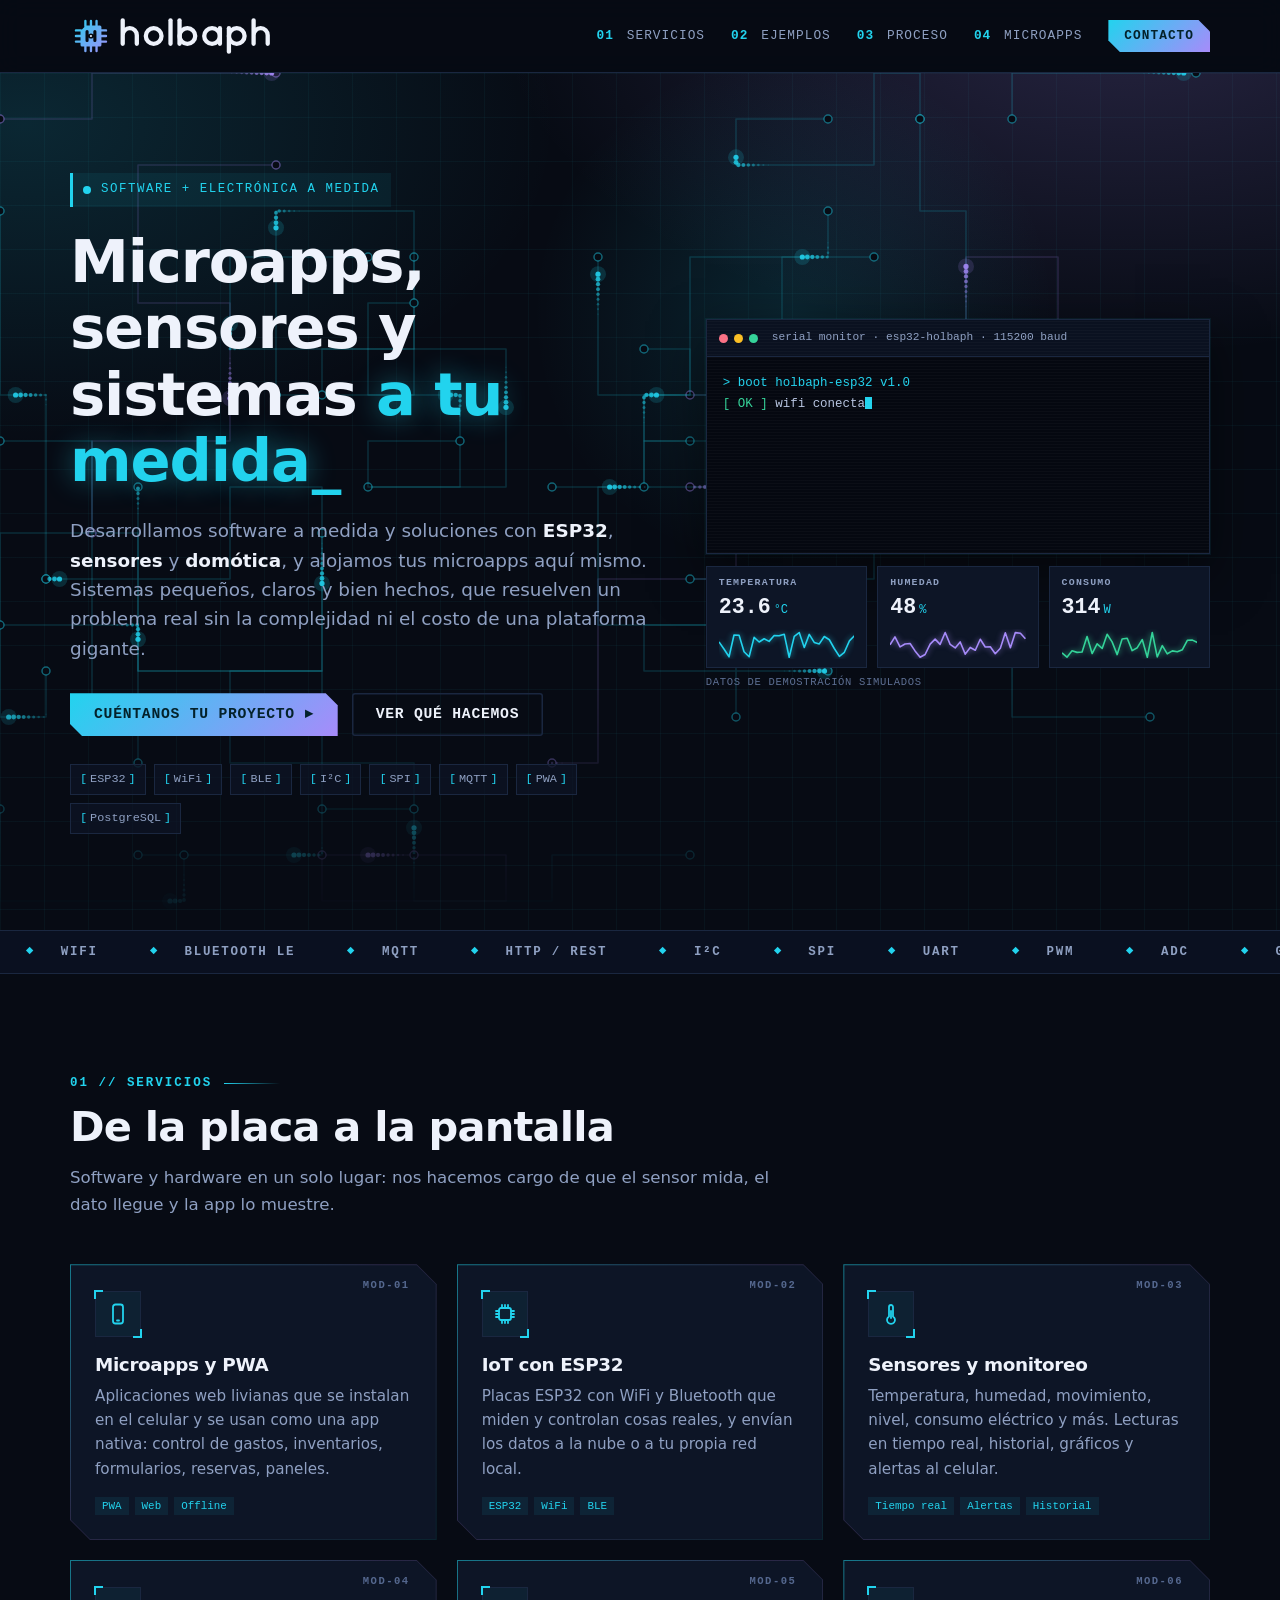
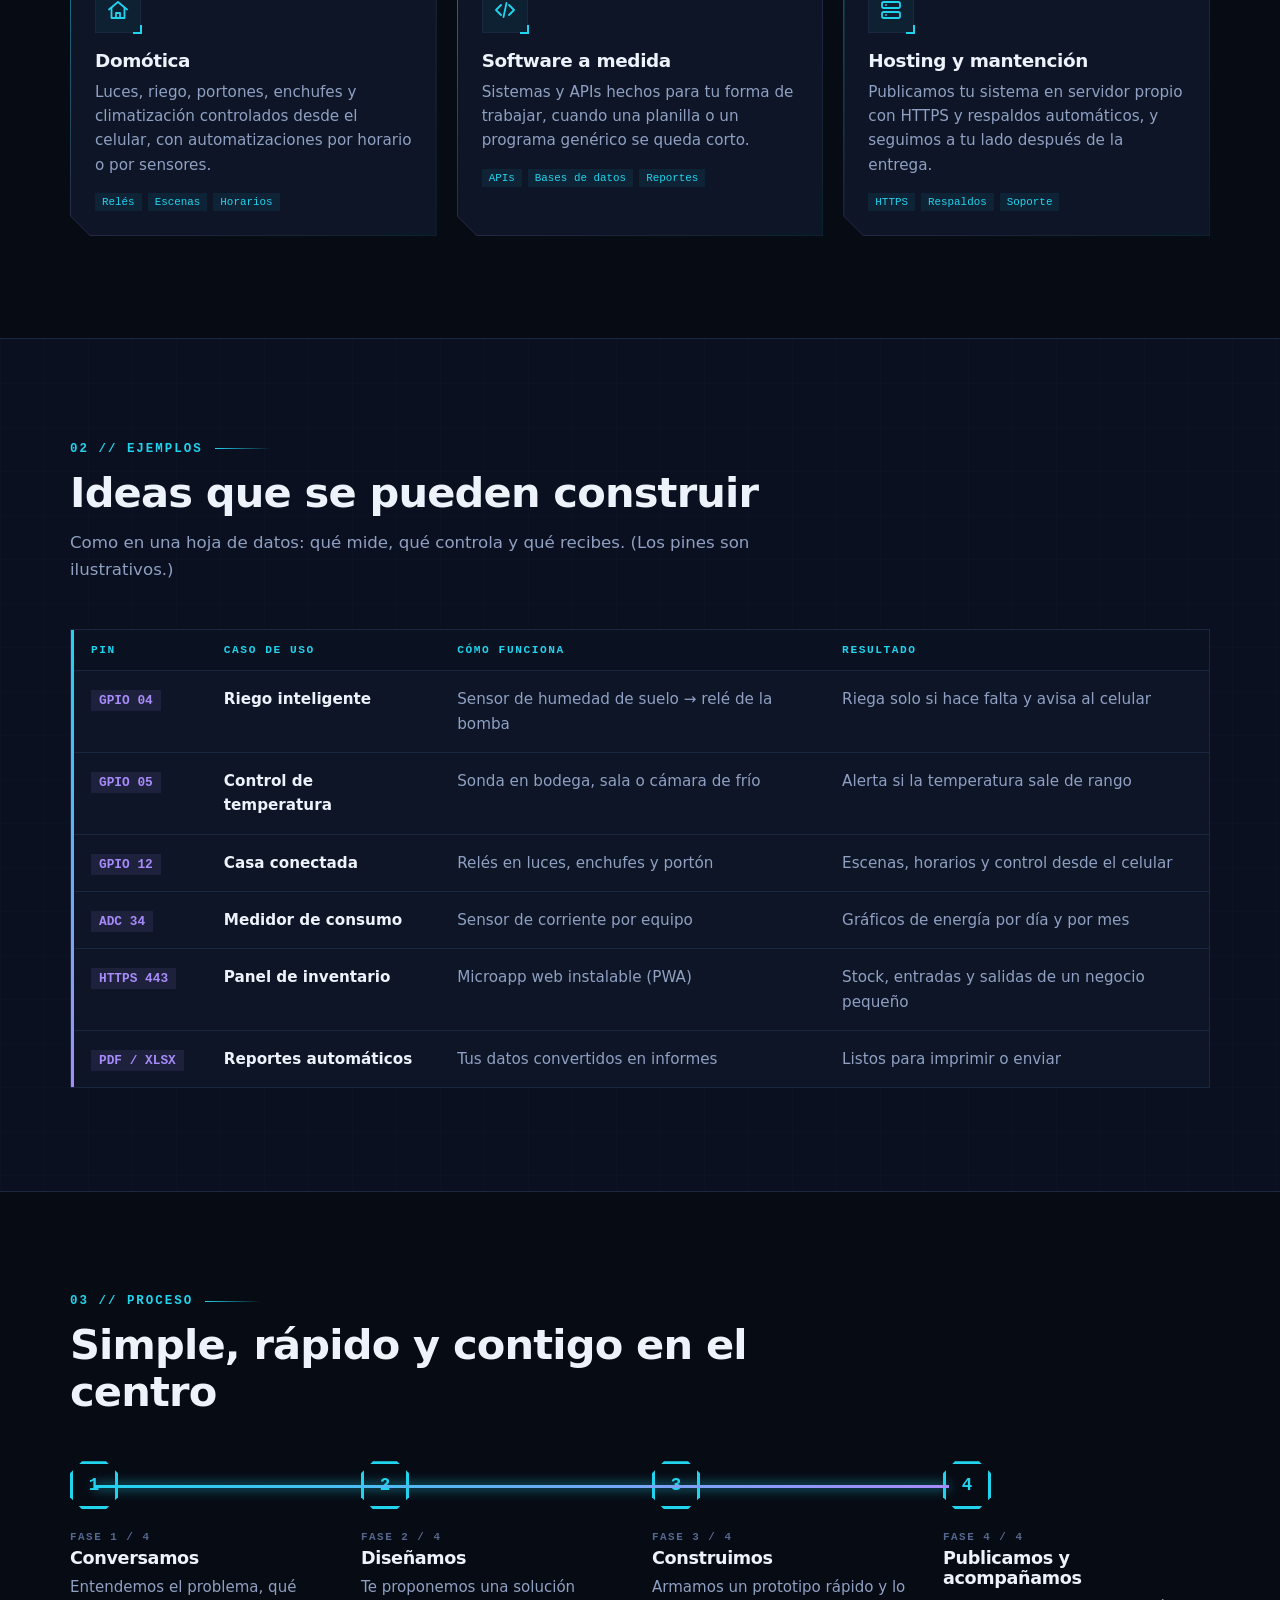
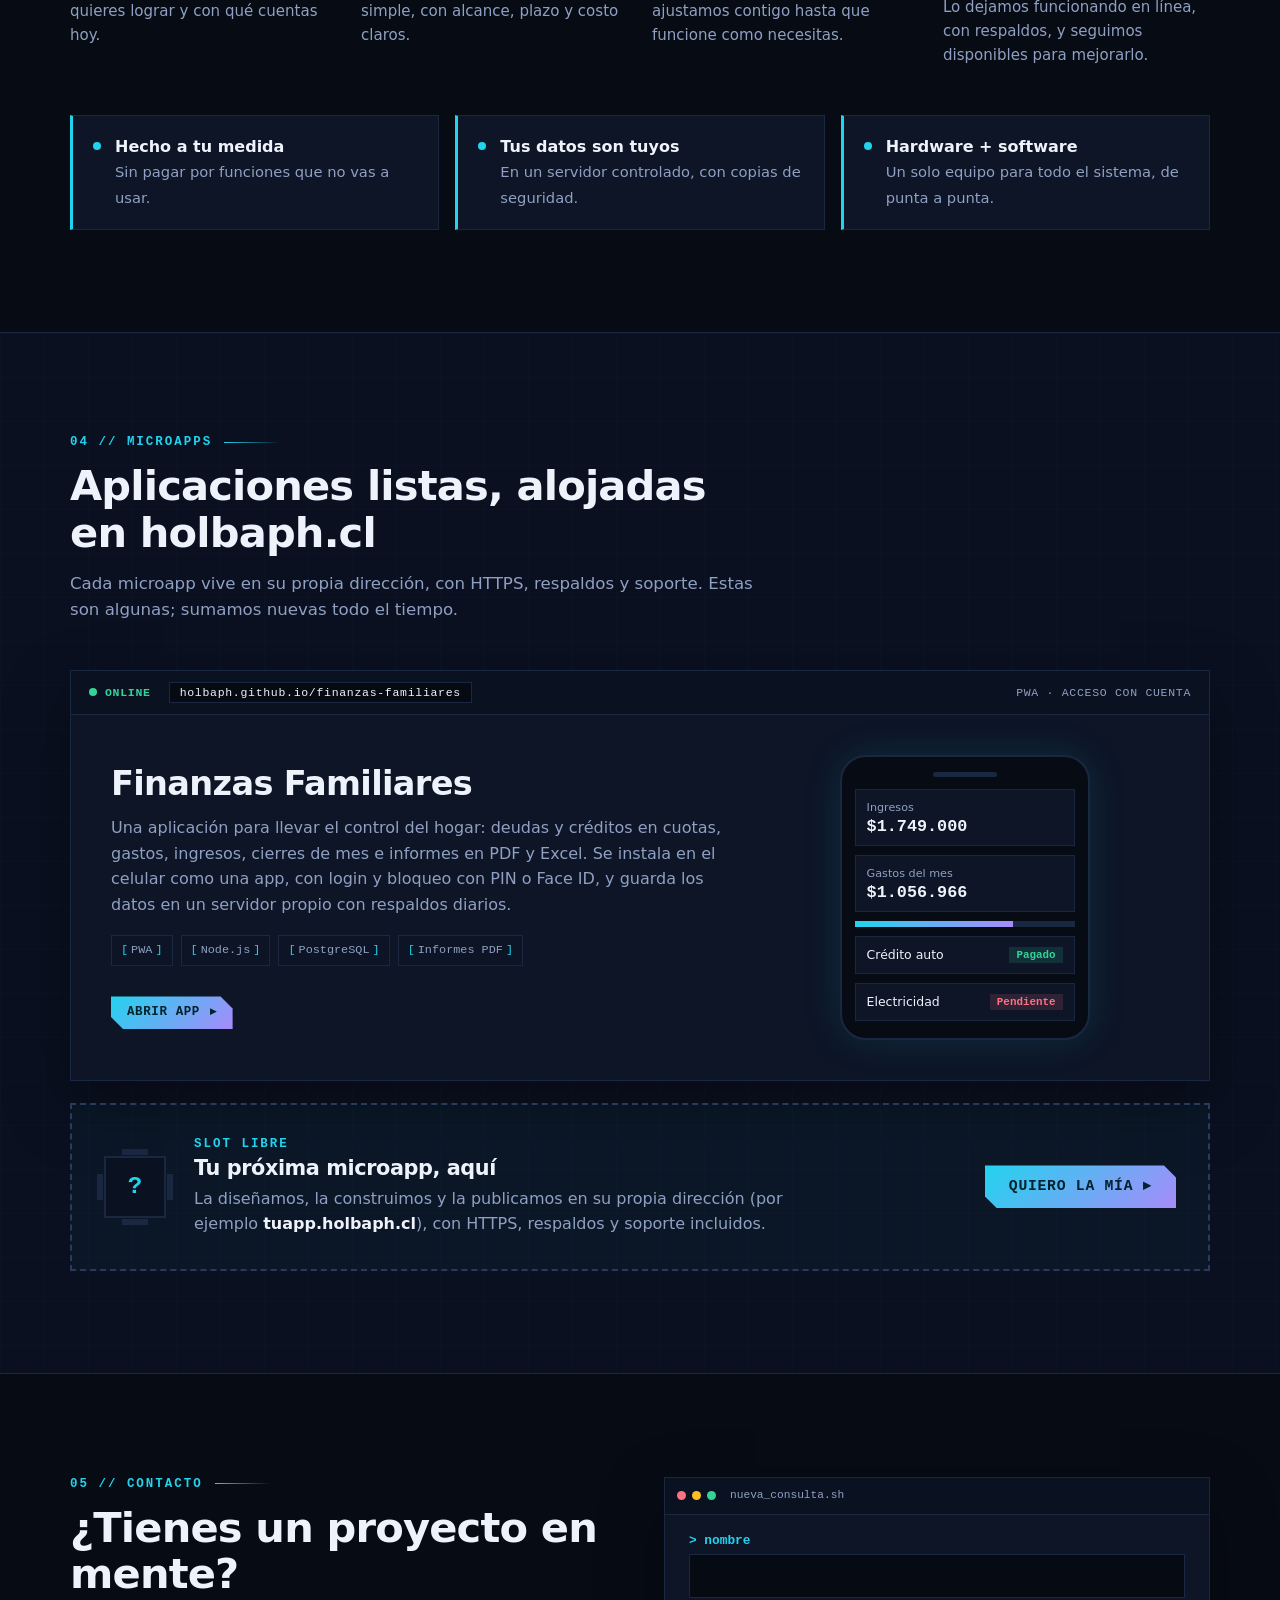
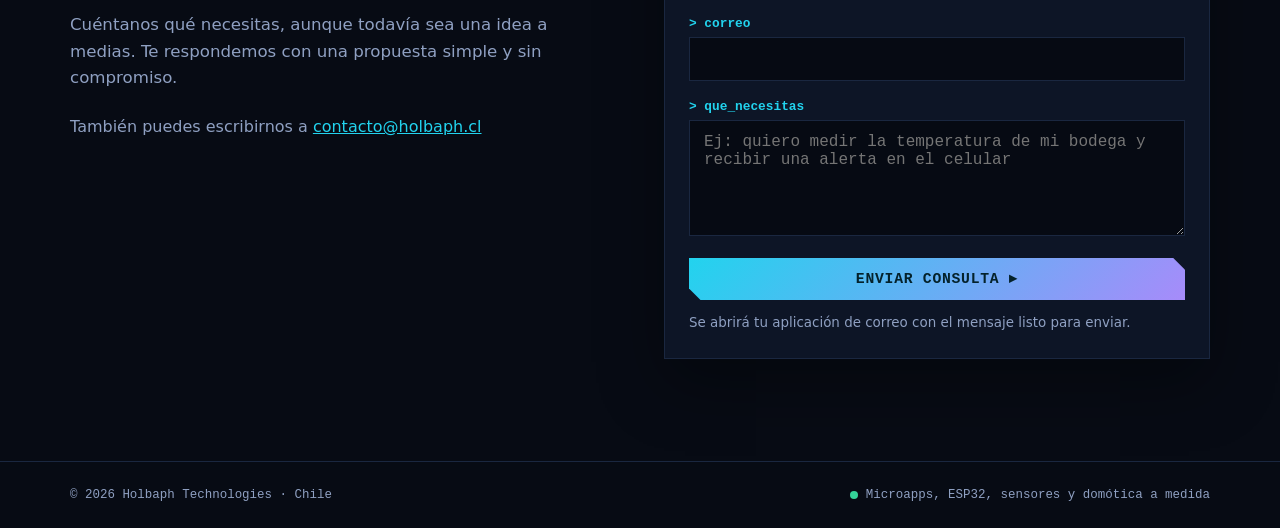
==== index.html @ 755e1629 "Landing de Holbaph Technologies" ====
<!DOCTYPE html>
<html lang="es-CL">
<head>
<meta charset="UTF-8">
<meta name="viewport" content="width=device-width, initial-scale=1">
<title>Holbaph Technologies — Microapps y sistemas a medida · ESP32, sensores y domótica</title>
<meta name="description" content="Desarrollamos microapps, software a medida y soluciones con ESP32, sensores y domótica. De la placa a la pantalla: diseño, construcción, hosting y soporte.">
<meta name="theme-color" content="#070b14">
<meta name="color-scheme" content="dark">
<meta property="og:type" content="website">
<meta property="og:title" content="Holbaph Technologies — Microapps y sistemas a medida">
<meta property="og:description" content="Software a medida, ESP32, sensores y domótica. Pequeños sistemas que resuelven problemas reales.">
<meta property="og:url" content="https://holbaph.github.io/">
<meta property="og:locale" content="es_CL">
<meta property="og:image" content="https://holbaph.github.io/logo/og-holbaph.png">
<meta property="og:image:width" content="1200">
<meta property="og:image:height" content="630">
<meta name="twitter:card" content="summary_large_image">
<meta name="twitter:image" content="https://holbaph.github.io/logo/og-holbaph.png">
<link rel="icon" href="favicon.svg" type="image/svg+xml">
<link rel="icon" href="logo/favicon-32.png" type="image/png" sizes="32x32">
<link rel="apple-touch-icon" href="logo/apple-touch-icon.png">
<link rel="canonical" href="https://holbaph.github.io/">
<meta name="robots" content="noindex">
<link rel="stylesheet" href="css/landing.css">
<script src="js/landing.js"></script>
</head>
<body>

<a class="saltar" href="#contenido">Saltar al contenido</a>
<div class="progreso" id="progreso" aria-hidden="true"></div>

<header class="cabecera">
  <div class="contenedor cabecera-fila">
    <a class="marca" href="#inicio" aria-label="Holbaph Technologies, ir al inicio">
      <img class="marca-img" src="logo/holbaph-compacto-oscuro.svg" alt="Holbaph Technologies" height="42">
    </a>
    <button class="menu-boton" id="menuBoton" aria-label="Abrir menú" aria-expanded="false" aria-controls="menu">
      <span></span><span></span><span></span>
    </button>
    <nav class="menu" id="menu" aria-label="Principal">
      <a href="#servicios"><b>01</b> Servicios</a>
      <a href="#ejemplos"><b>02</b> Ejemplos</a>
      <a href="#proceso"><b>03</b> Proceso</a>
      <a href="#proyectos"><b>04</b> Microapps</a>
      <a class="boton boton-chico" href="#contacto">Contacto</a>
    </nav>
  </div>
</header>

<main id="contenido">

  <!-- ===== Portada ===== -->
  <section class="portada" id="inicio">
    <canvas class="circuitos" id="circuitos" aria-hidden="true"></canvas>
    <div class="contenedor portada-grid">
      <div class="portada-texto">
        <p class="rotulo"><span class="led"></span> Software + electrónica a medida</p>
        <h1>Microapps, sensores y sistemas <span class="cian">a tu medida</span><span class="cursor" aria-hidden="true">_</span></h1>
        <p class="bajada">Desarrollamos software a medida y soluciones con <strong>ESP32</strong>, <strong>sensores</strong> y <strong>domótica</strong>, y alojamos tus microapps aquí mismo. Sistemas pequeños, claros y bien hechos, que resuelven un problema real sin la complejidad ni el costo de una plataforma gigante.</p>
        <div class="acciones">
          <a class="boton" href="#contacto">Cuéntanos tu proyecto <span aria-hidden="true">▸</span></a>
          <a class="boton boton-borde" href="#servicios">Ver qué hacemos</a>
        </div>
        <ul class="specs" aria-label="Tecnologías">
          <li>ESP32</li><li>WiFi</li><li>BLE</li><li>I²C</li><li>SPI</li><li>MQTT</li><li>PWA</li><li>PostgreSQL</li>
        </ul>
      </div>

      <div class="portada-panel">
        <div class="consola" role="img" aria-label="Ejemplo de monitor serial de una placa ESP32 enviando lecturas">
          <div class="consola-barra"><i></i><i></i><i></i><span>serial monitor · esp32-holbaph · 115200 baud</span></div>
          <pre class="consola-cuerpo" id="consola" aria-hidden="true"><span class="c-cmd">&gt; boot holbaph-esp32 v1.0</span>
<span class="c-ok">[ OK ]</span> wifi conectado  →  holbaph.cl
<span class="c-ok">[ OK ]</span> sensor DHT22   temp=23.4°C hum=48%
<span class="c-ok">[ OK ]</span> relé canal 1   estado=ON
<span class="c-ok">[ OK ]</span> POST /api/lectura  →  200
<span class="c-cmd">&gt; sistema listo</span></pre>
        </div>

        <div class="lecturas" aria-label="Lecturas de ejemplo (simuladas)">
          <div class="lectura" data-sensor="temp" data-base="23.4" data-var="0.25" data-dec="1">
            <span class="lectura-nombre">TEMPERATURA</span>
            <span class="lectura-valor"><b>23.4</b><small>°C</small></span>
            <svg viewBox="0 0 120 34" preserveAspectRatio="none" aria-hidden="true"><polyline points=""/></svg>
          </div>
          <div class="lectura" data-sensor="hum" data-base="48" data-var="0.7" data-dec="0">
            <span class="lectura-nombre">HUMEDAD</span>
            <span class="lectura-valor"><b>48</b><small>%</small></span>
            <svg viewBox="0 0 120 34" preserveAspectRatio="none" aria-hidden="true"><polyline points=""/></svg>
          </div>
          <div class="lectura" data-sensor="w" data-base="312" data-var="9" data-dec="0">
            <span class="lectura-nombre">CONSUMO</span>
            <span class="lectura-valor"><b>312</b><small>W</small></span>
            <svg viewBox="0 0 120 34" preserveAspectRatio="none" aria-hidden="true"><polyline points=""/></svg>
          </div>
        </div>
        <p class="demo-nota">Datos de demostración simulados</p>
      </div>
    </div>
  </section>

  <!-- ===== Cinta de protocolos ===== -->
  <div class="cinta" aria-hidden="true">
    <div class="cinta-pista">
      <span>WiFi</span><span>Bluetooth LE</span><span>MQTT</span><span>HTTP / REST</span><span>I²C</span><span>SPI</span><span>UART</span><span>PWM</span><span>ADC</span><span>GPIO</span><span>OTA</span><span>JSON</span>
      <span>WiFi</span><span>Bluetooth LE</span><span>MQTT</span><span>HTTP / REST</span><span>I²C</span><span>SPI</span><span>UART</span><span>PWM</span><span>ADC</span><span>GPIO</span><span>OTA</span><span>JSON</span>
    </div>
  </div>

  <!-- ===== Servicios ===== -->
  <section class="seccion" id="servicios">
    <div class="contenedor">
      <header class="seccion-cab">
        <p class="indice">01 // SERVICIOS</p>
        <h2>De la placa a la pantalla</h2>
        <p class="seccion-bajada">Software y hardware en un solo lugar: nos hacemos cargo de que el sensor mida, el dato llegue y la app lo muestre.</p>
      </header>

      <div class="modulos">
        <article class="modulo reveal"><div class="modulo-int">
          <span class="mod-id">MOD-01</span>
          <div class="icono-caja"><svg viewBox="0 0 24 24" aria-hidden="true"><rect x="7" y="2.5" width="10" height="19" rx="2.5"/><path d="M11 18.5h2"/></svg></div>
          <h3>Microapps y PWA</h3>
          <p>Aplicaciones web livianas que se instalan en el celular y se usan como una app nativa: control de gastos, inventarios, formularios, reservas, paneles.</p>
          <ul class="mod-tags"><li>PWA</li><li>Web</li><li>Offline</li></ul>
        </div></article>

        <article class="modulo reveal"><div class="modulo-int">
          <span class="mod-id">MOD-02</span>
          <div class="icono-caja"><svg viewBox="0 0 24 24" aria-hidden="true"><rect x="6" y="6" width="12" height="12" rx="2"/><path d="M9 3v3M12 3v3M15 3v3M9 18v3M12 18v3M15 18v3M3 9h3M3 12h3M3 15h3M18 9h3M18 12h3M18 15h3"/></svg></div>
          <h3>IoT con ESP32</h3>
          <p>Placas ESP32 con WiFi y Bluetooth que miden y controlan cosas reales, y envían los datos a la nube o a tu propia red local.</p>
          <ul class="mod-tags"><li>ESP32</li><li>WiFi</li><li>BLE</li></ul>
        </div></article>

        <article class="modulo reveal"><div class="modulo-int">
          <span class="mod-id">MOD-03</span>
          <div class="icono-caja"><svg viewBox="0 0 24 24" aria-hidden="true"><path d="M14 14.5V5a2 2 0 1 0-4 0v9.5a4 4 0 1 0 4 0z"/><path d="M12 9v7"/></svg></div>
          <h3>Sensores y monitoreo</h3>
          <p>Temperatura, humedad, movimiento, nivel, consumo eléctrico y más. Lecturas en tiempo real, historial, gráficos y alertas al celular.</p>
          <ul class="mod-tags"><li>Tiempo real</li><li>Alertas</li><li>Historial</li></ul>
        </div></article>

        <article class="modulo reveal"><div class="modulo-int">
          <span class="mod-id">MOD-04</span>
          <div class="icono-caja"><svg viewBox="0 0 24 24" aria-hidden="true"><path d="M3 11.5 12 4l9 7.5"/><path d="M5.5 10v10h13V10"/><path d="M10 20v-5h4v5"/></svg></div>
          <h3>Domótica</h3>
          <p>Luces, riego, portones, enchufes y climatización controlados desde el celular, con automatizaciones por horario o por sensores.</p>
          <ul class="mod-tags"><li>Relés</li><li>Escenas</li><li>Horarios</li></ul>
        </div></article>

        <article class="modulo reveal"><div class="modulo-int">
          <span class="mod-id">MOD-05</span>
          <div class="icono-caja"><svg viewBox="0 0 24 24" aria-hidden="true"><path d="m8 7-5 5 5 5M16 7l5 5-5 5M13.5 5l-3 14"/></svg></div>
          <h3>Software a medida</h3>
          <p>Sistemas y APIs hechos para tu forma de trabajar, cuando una planilla o un programa genérico se queda corto.</p>
          <ul class="mod-tags"><li>APIs</li><li>Bases de datos</li><li>Reportes</li></ul>
        </div></article>

        <article class="modulo reveal"><div class="modulo-int">
          <span class="mod-id">MOD-06</span>
          <div class="icono-caja"><svg viewBox="0 0 24 24" aria-hidden="true"><rect x="3" y="4" width="18" height="6" rx="1.8"/><rect x="3" y="14" width="18" height="6" rx="1.8"/><path d="M7 7h.01M7 17h.01"/></svg></div>
          <h3>Hosting y mantención</h3>
          <p>Publicamos tu sistema en servidor propio con HTTPS y respaldos automáticos, y seguimos a tu lado después de la entrega.</p>
          <ul class="mod-tags"><li>HTTPS</li><li>Respaldos</li><li>Soporte</li></ul>
        </div></article>
      </div>
    </div>
  </section>

  <!-- ===== Ejemplos (hoja de datos) ===== -->
  <section class="seccion seccion-alt" id="ejemplos">
    <div class="contenedor">
      <header class="seccion-cab">
        <p class="indice">02 // EJEMPLOS</p>
        <h2>Ideas que se pueden construir</h2>
        <p class="seccion-bajada">Como en una hoja de datos: qué mide, qué controla y qué recibes. (Los pines son ilustrativos.)</p>
      </header>

      <div class="tabla-marco reveal">
        <table class="datasheet">
          <thead><tr><th>Pin</th><th>Caso de uso</th><th>Cómo funciona</th><th>Resultado</th></tr></thead>
          <tbody>
            <tr><td data-k="Pin"><code>GPIO 04</code></td><td data-k="Caso"><strong>Riego inteligente</strong></td><td data-k="Funciona">Sensor de humedad de suelo → relé de la bomba</td><td data-k="Resultado">Riega solo si hace falta y avisa al celular</td></tr>
            <tr><td data-k="Pin"><code>GPIO 05</code></td><td data-k="Caso"><strong>Control de temperatura</strong></td><td data-k="Funciona">Sonda en bodega, sala o cámara de frío</td><td data-k="Resultado">Alerta si la temperatura sale de rango</td></tr>
            <tr><td data-k="Pin"><code>GPIO 12</code></td><td data-k="Caso"><strong>Casa conectada</strong></td><td data-k="Funciona">Relés en luces, enchufes y portón</td><td data-k="Resultado">Escenas, horarios y control desde el celular</td></tr>
            <tr><td data-k="Pin"><code>ADC 34</code></td><td data-k="Caso"><strong>Medidor de consumo</strong></td><td data-k="Funciona">Sensor de corriente por equipo</td><td data-k="Resultado">Gráficos de energía por día y por mes</td></tr>
            <tr><td data-k="Pin"><code>HTTPS 443</code></td><td data-k="Caso"><strong>Panel de inventario</strong></td><td data-k="Funciona">Microapp web instalable (PWA)</td><td data-k="Resultado">Stock, entradas y salidas de un negocio pequeño</td></tr>
            <tr><td data-k="Pin"><code>PDF / XLSX</code></td><td data-k="Caso"><strong>Reportes automáticos</strong></td><td data-k="Funciona">Tus datos convertidos en informes</td><td data-k="Resultado">Listos para imprimir o enviar</td></tr>
          </tbody>
        </table>
      </div>
    </div>
  </section>

  <!-- ===== Proceso ===== -->
  <section class="seccion" id="proceso">
    <div class="contenedor">
      <header class="seccion-cab">
        <p class="indice">03 // PROCESO</p>
        <h2>Simple, rápido y contigo en el centro</h2>
      </header>

      <ol class="pipeline" id="pipeline">
        <li><span class="pad">1</span><span class="fase">FASE 1 / 4</span><h3>Conversamos</h3><p>Entendemos el problema, qué quieres lograr y con qué cuentas hoy.</p></li>
        <li><span class="pad">2</span><span class="fase">FASE 2 / 4</span><h3>Diseñamos</h3><p>Te proponemos una solución simple, con alcance, plazo y costo claros.</p></li>
        <li><span class="pad">3</span><span class="fase">FASE 3 / 4</span><h3>Construimos</h3><p>Armamos un prototipo rápido y lo ajustamos contigo hasta que funcione como necesitas.</p></li>
        <li><span class="pad">4</span><span class="fase">FASE 4 / 4</span><h3>Publicamos y acompañamos</h3><p>Lo dejamos funcionando en línea, con respaldos, y seguimos disponibles para mejorarlo.</p></li>
      </ol>

      <ul class="garantias">
        <li class="reveal"><span class="led"></span><div><strong>Hecho a tu medida</strong><span>Sin pagar por funciones que no vas a usar.</span></div></li>
        <li class="reveal"><span class="led"></span><div><strong>Tus datos son tuyos</strong><span>En un servidor controlado, con copias de seguridad.</span></div></li>
        <li class="reveal"><span class="led"></span><div><strong>Hardware + software</strong><span>Un solo equipo para todo el sistema, de punta a punta.</span></div></li>
      </ul>
    </div>
  </section>

  <!-- ===== Microapps ===== -->
  <section class="seccion seccion-alt" id="proyectos">
    <div class="contenedor">
      <header class="seccion-cab">
        <p class="indice">04 // MICROAPPS</p>
        <h2>Aplicaciones listas, alojadas en holbaph.cl</h2>
        <p class="seccion-bajada">Cada microapp vive en su propia dirección, con HTTPS, respaldos y soporte. Estas son algunas; sumamos nuevas todo el tiempo.</p>
      </header>

      <!-- Para agregar una microapp: duplica un bloque .app-ventana (y cambia título, texto, chips y enlace). -->
      <div class="app-ventana reveal">
        <div class="app-barra">
          <span class="app-estado"><span class="led led-verde"></span> ONLINE</span>
          <span class="app-url">holbaph.github.io/finanzas-familiares</span>
          <span class="app-tipo">PWA · acceso con cuenta</span>
        </div>
        <div class="app-cuerpo">
          <div class="app-info">
            <h3>Finanzas Familiares</h3>
            <p>Una aplicación para llevar el control del hogar: deudas y créditos en cuotas, gastos, ingresos, cierres de mes e informes en PDF y Excel. Se instala en el celular como una app, con login y bloqueo con PIN o Face ID, y guarda los datos en un servidor propio con respaldos diarios.</p>
            <ul class="specs specs-chicos"><li>PWA</li><li>Node.js</li><li>PostgreSQL</li><li>Informes PDF</li></ul>
            <div class="acciones">
              <a class="boton boton-chico" href="https://holbaph.github.io/finanzas-familiares/" rel="noopener">Abrir app <span aria-hidden="true">▸</span></a>
            </div>
          </div>
          <div class="app-visual" aria-hidden="true">
            <div class="telefono">
              <div class="telefono-barra"></div>
              <div class="mini-tarjeta"><span>Ingresos</span><strong>$1.749.000</strong></div>
              <div class="mini-tarjeta"><span>Gastos del mes</span><strong>$1.056.966</strong></div>
              <div class="mini-progreso"><i></i></div>
              <div class="mini-fila"><span>Crédito auto</span><b class="ok">Pagado</b></div>
              <div class="mini-fila"><span>Electricidad</span><b class="pend">Pendiente</b></div>
            </div>
          </div>
        </div>
      </div>

      <div class="slot reveal">
        <div class="slot-chip" aria-hidden="true"><i></i><i></i><i></i><i></i></div>
        <div class="slot-texto">
          <p class="indice">SLOT LIBRE</p>
          <h3>Tu próxima microapp, aquí</h3>
          <p>La diseñamos, la construimos y la publicamos en su propia dirección (por ejemplo <strong>tuapp.holbaph.cl</strong>), con HTTPS, respaldos y soporte incluidos.</p>
        </div>
        <a class="boton" href="#contacto">Quiero la mía <span aria-hidden="true">▸</span></a>
      </div>
    </div>
  </section>

  <!-- ===== Contacto ===== -->
  <section class="seccion contacto" id="contacto">
    <div class="contenedor contacto-grid">
      <div>
        <p class="indice">05 // CONTACTO</p>
        <h2>¿Tienes un proyecto en mente?</h2>
        <p class="seccion-bajada">Cuéntanos qué necesitas, aunque todavía sea una idea a medias. Te respondemos con una propuesta simple y sin compromiso.</p>
        <p class="contacto-directo">También puedes escribirnos a <a id="correoDirecto" href="mailto:contacto@holbaph.cl">contacto@holbaph.cl</a></p>
      </div>

      <form class="formulario" id="formContacto" novalidate>
        <div class="formulario-barra"><i></i><i></i><i></i><span>nueva_consulta.sh</span></div>
        <label><span>&gt; nombre</span>
          <input type="text" name="nombre" autocomplete="name" required>
        </label>
        <label><span>&gt; correo</span>
          <input type="email" name="correo" autocomplete="email" required>
        </label>
        <label><span>&gt; que_necesitas</span>
          <textarea name="mensaje" rows="5" placeholder="Ej: quiero medir la temperatura de mi bodega y recibir una alerta en el celular" required></textarea>
        </label>
        <button class="boton boton-ancho" type="submit">Enviar consulta <span aria-hidden="true">▸</span></button>
        <p class="formulario-nota" id="formNota" role="status" aria-live="polite">Se abrirá tu aplicación de correo con el mensaje listo para enviar.</p>
      </form>
    </div>
  </section>

</main>

<footer class="pie">
  <div class="contenedor pie-fila">
    <span>© <span id="anio">2026</span> Holbaph Technologies · Chile</span>
    <span class="pie-lema"><span class="led led-verde"></span> Microapps, ESP32, sensores y domótica a medida</span>
  </div>
</footer>

</body>
</html>
---- css/landing.css ----
/* Landing de Holbaph Technologies — estética de ingeniería electrónica (PCB, hoja de datos, monitor serial).
   Sin librerías ni fuentes externas: carga rápida y compatible con una CSP estricta. */
:root {
  --bg: #070b14;
  --bg2: #0a1020;
  --panel: #0d1526;
  --linea: #1a2740;
  --cian: #22d3ee;
  --violeta: #a78bfa;
  --texto: #eef2fb;
  --suave: #8fa0c2;
  --ok: #34d399;
  --pend: #fb7185;
  --mono: ui-monospace, "Cascadia Code", "SF Mono", Menlo, Consolas, "Liberation Mono", monospace;
  --ancho: 1140px;
  --bisel: 20px;
}

* { box-sizing: border-box; }
html { scroll-behavior: smooth; scroll-padding-top: 78px; -webkit-text-size-adjust: 100%; color-scheme: dark; }
body {
  margin: 0; background: var(--bg); color: var(--texto);
  font-family: system-ui, -apple-system, "Segoe UI", Roboto, "Helvetica Neue", Arial, sans-serif;
  line-height: 1.6; -webkit-font-smoothing: antialiased; overflow-x: hidden;
}
h1, h2, h3 { margin: 0; line-height: 1.12; letter-spacing: -0.02em; }
p { margin: 0; }
a { color: var(--cian); }
img, svg, canvas { max-width: 100%; display: block; }
::selection { background: var(--cian); color: #04222b; }
:focus-visible { outline: 2px solid var(--cian); outline-offset: 3px; }
.contenedor { width: min(100% - 40px, var(--ancho)); margin-inline: auto; }
.saltar { position: absolute; left: -999px; top: 8px; background: var(--cian); color: #04222b; padding: 10px 14px; z-index: 100; font-weight: 700; }
.saltar:focus { left: 12px; }

/* Barra de progreso de lectura */
.progreso { position: fixed; inset: 0 0 auto 0; height: 3px; z-index: 80; background: linear-gradient(90deg, var(--cian), var(--violeta)); transform-origin: left; transform: scaleX(0); box-shadow: 0 0 12px var(--cian); }

/* LED indicador */
.led { display: inline-block; width: 8px; height: 8px; border-radius: 50%; background: var(--cian); box-shadow: 0 0 0 0 var(--cian); animation: latido 2s ease-out infinite; vertical-align: middle; flex: none; }
.led-verde { background: var(--ok); --c: var(--ok); }
@keyframes latido { 0% { box-shadow: 0 0 0 0 color-mix(in srgb, currentColor 0%, var(--cian)); } 70% { box-shadow: 0 0 0 7px rgba(34, 211, 238, 0); } 100% { box-shadow: 0 0 0 0 rgba(34, 211, 238, 0); } }
.led-verde { animation-name: latido-verde; }
@keyframes latido-verde { 0% { box-shadow: 0 0 0 0 rgba(52, 211, 153, .6); } 70% { box-shadow: 0 0 0 7px rgba(52, 211, 153, 0); } 100% { box-shadow: 0 0 0 0 rgba(52, 211, 153, 0); } }

/* ---------- Cabecera ---------- */
.cabecera { position: sticky; top: 0; z-index: 60; background: color-mix(in srgb, var(--bg) 84%, transparent); backdrop-filter: blur(12px); border-bottom: 1px solid var(--linea); }
.cabecera-fila { display: flex; align-items: center; justify-content: space-between; height: 72px; }
.marca { display: flex; align-items: center; }
.marca-img { height: 42px; width: auto; }
.menu { display: flex; align-items: center; gap: 26px; }
.menu a { color: var(--suave); text-decoration: none; font-family: var(--mono); font-size: .8rem; text-transform: uppercase; letter-spacing: .08em; }
.menu a b { color: var(--cian); font-weight: 600; margin-right: 4px; }
.menu a:hover { color: var(--texto); }
.menu a.boton { color: #04222b; }
.menu-boton { display: none; background: none; border: 0; padding: 10px; cursor: pointer; }
.menu-boton span { display: block; width: 24px; height: 2.5px; margin: 5px 0; background: var(--texto); transition: transform .2s, opacity .2s; }

/* ---------- Botones (esquina biselada) ---------- */
.boton {
  display: inline-flex; align-items: center; justify-content: center; gap: 10px;
  padding: 14px 24px; border: 0; cursor: pointer; text-decoration: none;
  background: linear-gradient(135deg, var(--cian), var(--violeta)); color: #04222b;
  font: 800 .92rem/1 var(--mono); text-transform: uppercase; letter-spacing: .05em;
  clip-path: polygon(0 0, calc(100% - 12px) 0, 100% 12px, 100% 100%, 12px 100%, 0 calc(100% - 12px));
  transition: filter .15s, transform .15s;
}
.boton:hover { filter: brightness(1.12); transform: translate(-1px, -1px); }
.boton-borde { background: transparent; color: var(--texto); box-shadow: inset 0 0 0 1.5px var(--linea); clip-path: none; border-radius: 3px; }
.boton-borde:hover { box-shadow: inset 0 0 0 1.5px var(--cian); color: var(--cian); transform: none; }
.boton-chico { padding: 10px 16px; font-size: .78rem; }
.boton-ancho { width: 100%; }

/* ---------- Portada ---------- */
.portada {
  position: relative; overflow: hidden; isolation: isolate;
  padding: clamp(44px, 8vw, 100px) 0 clamp(50px, 8vw, 96px);
  background:
    radial-gradient(900px 500px at 88% -8%, rgba(167, 139, 250, .20), transparent 70%),
    radial-gradient(760px 460px at 2% 6%, rgba(34, 211, 238, .14), transparent 70%),
    linear-gradient(rgba(34, 211, 238, .045) 1px, transparent 1px) 0 0 / 44px 44px,
    linear-gradient(90deg, rgba(34, 211, 238, .045) 1px, transparent 1px) 0 0 / 44px 44px,
    var(--bg);
}
.portada::before { /* foco de luz que sigue al mouse */
  content: ""; position: absolute; inset: 0; z-index: -1; pointer-events: none;
  background: radial-gradient(420px circle at var(--mx, 62%) var(--my, 28%), rgba(34, 211, 238, .13), transparent 62%);
}
.circuitos { position: absolute; inset: 0; width: 100%; height: 100%; z-index: -1; pointer-events: none; -webkit-mask-image: linear-gradient(#000 70%, transparent); mask-image: linear-gradient(#000 70%, transparent); }
.portada-grid { display: grid; grid-template-columns: 1.08fr .92fr; gap: 44px; align-items: center; }
.rotulo { display: inline-flex; align-items: center; gap: 10px; font-family: var(--mono); font-size: .78rem; text-transform: uppercase; letter-spacing: .12em; color: var(--cian); padding: 7px 12px 7px 10px; border-left: 3px solid var(--cian); background: rgba(34, 211, 238, .07); margin-bottom: 22px; }
.portada h1 { font-size: clamp(2.15rem, 5.2vw, 3.7rem); font-weight: 800; }
.cian { color: var(--cian); text-shadow: 0 0 28px rgba(34, 211, 238, .45); }
.cursor { color: var(--cian); animation: parpadeo 1s steps(1) infinite; margin-left: 2px; }
@keyframes parpadeo { 50% { opacity: 0; } }
.bajada { margin-top: 22px; font-size: clamp(1rem, 1.6vw, 1.15rem); color: var(--suave); max-width: 56ch; }
.bajada strong { color: var(--texto); }
.acciones { display: flex; flex-wrap: wrap; gap: 14px; margin-top: 30px; }
.specs { list-style: none; padding: 0; margin: 28px 0 0; display: flex; flex-wrap: wrap; gap: 8px; }
.specs li { font-family: var(--mono); font-size: .74rem; color: var(--suave); padding: 5px 9px; border: 1px solid var(--linea); background: rgba(13, 21, 38, .7); }
.specs li::before { content: "["; color: var(--cian); margin-right: 3px; }
.specs li::after { content: "]"; color: var(--cian); margin-left: 3px; }
.specs-chicos { margin-top: 18px; }

/* Consola (monitor serial) */
.consola { background: #050810; border: 1px solid var(--linea); box-shadow: 0 0 0 1px rgba(34, 211, 238, .07), 0 20px 50px rgba(0, 0, 0, .5); position: relative; overflow: hidden; }
.consola::after { content: ""; position: absolute; inset: 0; pointer-events: none; background: repeating-linear-gradient(0deg, rgba(255, 255, 255, .025) 0 1px, transparent 1px 3px); }
.consola-barra, .formulario-barra { display: flex; align-items: center; gap: 6px; padding: 9px 12px; background: #0a1120; border-bottom: 1px solid var(--linea); font-family: var(--mono); font-size: .7rem; color: var(--suave); }
.consola-barra i, .formulario-barra i { width: 9px; height: 9px; border-radius: 50%; background: #2a3855; }
.consola-barra i:first-child, .formulario-barra i:first-child { background: #fb7185; }
.consola-barra i:nth-child(2), .formulario-barra i:nth-child(2) { background: #fbbf24; }
.consola-barra i:nth-child(3), .formulario-barra i:nth-child(3) { background: #34d399; }
.consola-barra span, .formulario-barra span { margin-left: 8px; white-space: nowrap; overflow: hidden; text-overflow: ellipsis; }
.consola-cuerpo { margin: 0; padding: 16px 16px 18px; min-height: 196px; font: 400 .78rem/1.7 var(--mono); color: #b6c3df; white-space: pre-wrap; word-break: break-word; }
.c-cmd { color: var(--cian); }
.c-ok { color: var(--ok); }
.c-dato { color: var(--violeta); }
.cursor-bloque { display: inline-block; width: .55em; height: 1em; background: var(--cian); vertical-align: -2px; animation: parpadeo 1s steps(1) infinite; }

.lecturas { display: grid; grid-template-columns: repeat(3, 1fr); gap: 10px; margin-top: 12px; }
.lectura { position: relative; background: var(--panel); border: 1px solid var(--linea); padding: 10px 12px 8px; overflow: hidden; }
.lectura-nombre { display: block; font: 600 .62rem var(--mono); letter-spacing: .12em; color: var(--suave); }
.lectura-valor { display: block; margin: 2px 0 4px; font-family: var(--mono); }
.lectura-valor b { font-size: 1.35rem; font-weight: 700; color: var(--texto); }
.lectura-valor small { color: var(--cian); margin-left: 3px; font-size: .75rem; }
.lectura svg { width: 100%; height: 30px; }
.lectura polyline { fill: none; stroke: var(--cian); stroke-width: 1.6; vector-effect: non-scaling-stroke; stroke-linejoin: round; filter: drop-shadow(0 0 3px rgba(34, 211, 238, .7)); }
.lectura:nth-child(2) polyline { stroke: var(--violeta); filter: drop-shadow(0 0 3px rgba(167, 139, 250, .7)); }
.lectura:nth-child(3) polyline { stroke: var(--ok); filter: drop-shadow(0 0 3px rgba(52, 211, 153, .7)); }
.demo-nota { margin-top: 8px; font: .66rem var(--mono); color: #5d6f93; letter-spacing: .06em; text-transform: uppercase; }

/* ---------- Cinta de protocolos ---------- */
.cinta { overflow: hidden; border-block: 1px solid var(--linea); background: var(--bg2); }
.cinta-pista { display: flex; width: max-content; animation: cinta 38s linear infinite; }
.cinta-pista span { font: 600 .78rem var(--mono); letter-spacing: .14em; text-transform: uppercase; color: var(--suave); padding: 14px 26px; white-space: nowrap; }
.cinta-pista span::before { content: "◆"; color: var(--cian); margin-right: 26px; font-size: .55rem; vertical-align: 2px; }
@keyframes cinta { to { transform: translateX(-50%); } }

/* ---------- Secciones ---------- */
.seccion { padding: clamp(60px, 8vw, 104px) 0; position: relative; }
.seccion-alt { background: var(--bg2); border-block: 1px solid var(--linea); }
.seccion-alt::before { content: ""; position: absolute; inset: 0; pointer-events: none; opacity: .6;
  background: linear-gradient(rgba(34, 211, 238, .035) 1px, transparent 1px) 0 0 / 44px 44px, linear-gradient(90deg, rgba(34, 211, 238, .035) 1px, transparent 1px) 0 0 / 44px 44px; }
.seccion > .contenedor { position: relative; }
.seccion-cab { max-width: 700px; margin-bottom: 46px; }
.indice { font: 600 .78rem var(--mono); letter-spacing: .16em; color: var(--cian); text-transform: uppercase; margin-bottom: 14px; display: flex; align-items: center; gap: 12px; }
.indice::after { content: ""; flex: 0 0 56px; height: 1px; background: linear-gradient(90deg, var(--cian), transparent); }
.seccion-cab h2, .contacto h2 { font-size: clamp(1.8rem, 3.6vw, 2.6rem); font-weight: 800; }
.seccion-bajada { margin-top: 14px; color: var(--suave); font-size: 1.04rem; }

/* Módulos (esquinas biseladas + borde en degradado) */
.modulos { display: grid; grid-template-columns: repeat(3, 1fr); gap: 20px; }
.modulo {
  padding: 1px; background: linear-gradient(140deg, rgba(34, 211, 238, .55), rgba(167, 139, 250, .22) 45%, rgba(34, 211, 238, .12));
  clip-path: polygon(0 0, calc(100% - var(--bisel)) 0, 100% var(--bisel), 100% 100%, var(--bisel) 100%, 0 calc(100% - var(--bisel)));
  transition: background .3s, transform .25s;
}
.modulo:hover { background: linear-gradient(140deg, var(--cian), var(--violeta)); transform: translateY(-3px); }
.modulo-int {
  position: relative; height: 100%; background: var(--panel); padding: 26px 24px 24px; overflow: hidden;
  clip-path: polygon(0 0, calc(100% - var(--bisel) + 1px) 0, 100% calc(var(--bisel) - 1px), 100% 100%, calc(var(--bisel) - 1px) 100%, 0 calc(100% - var(--bisel) + 1px));
}
.modulo-int::after { content: ""; position: absolute; left: 0; right: 0; top: -40%; height: 40%; pointer-events: none; opacity: 0;
  background: linear-gradient(180deg, transparent, rgba(34, 211, 238, .10), transparent); }
.modulo:hover .modulo-int::after { opacity: 1; animation: barrido 1.4s linear infinite; }
@keyframes barrido { to { top: 110%; } }
.mod-id { position: absolute; top: 14px; right: 26px; font: 600 .66rem var(--mono); letter-spacing: .14em; color: #55688f; }
.icono-caja { width: 46px; height: 46px; display: grid; place-items: center; border: 1px solid var(--linea); background: rgba(34, 211, 238, .06); position: relative; }
.icono-caja::before, .icono-caja::after { content: ""; position: absolute; width: 7px; height: 7px; border: 2px solid var(--cian); }
.icono-caja::before { top: -2px; left: -2px; border-right: 0; border-bottom: 0; }
.icono-caja::after { bottom: -2px; right: -2px; border-left: 0; border-top: 0; }
.icono-caja svg { width: 24px; height: 24px; fill: none; stroke: var(--cian); stroke-width: 1.8; stroke-linecap: round; stroke-linejoin: round; }
.modulo h3 { font-size: 1.15rem; margin: 18px 0 8px; font-weight: 700; }
.modulo p { color: var(--suave); font-size: .95rem; }
.mod-tags { list-style: none; padding: 0; margin: 16px 0 0; display: flex; flex-wrap: wrap; gap: 6px; }
.mod-tags li { font: .68rem var(--mono); color: var(--cian); padding: 3px 7px; background: rgba(34, 211, 238, .08); }

/* Hoja de datos */
.tabla-marco { border: 1px solid var(--linea); background: var(--panel); overflow: hidden; position: relative; }
.tabla-marco::before { content: ""; position: absolute; left: 0; top: 0; bottom: 0; width: 3px; background: linear-gradient(var(--cian), var(--violeta)); }
.datasheet { width: 100%; border-collapse: collapse; font-size: .95rem; }
.datasheet th { text-align: left; font: 600 .7rem var(--mono); letter-spacing: .14em; text-transform: uppercase; color: var(--cian); padding: 14px 20px; background: #0a1120; border-bottom: 1px solid var(--linea); }
.datasheet td { padding: 16px 20px; border-bottom: 1px solid var(--linea); color: var(--suave); vertical-align: top; }
.datasheet tr:last-child td { border-bottom: 0; }
.datasheet tbody tr { transition: background .2s; }
.datasheet tbody tr:hover { background: rgba(34, 211, 238, .05); }
.datasheet strong { color: var(--texto); }
.datasheet code { font: 600 .8rem var(--mono); color: var(--violeta); background: rgba(167, 139, 250, .1); padding: 3px 8px; white-space: nowrap; }

/* Pipeline del proceso */
.pipeline { list-style: none; padding: 0; margin: 0; display: grid; grid-template-columns: repeat(4, 1fr); gap: 24px; position: relative; counter-reset: x; }
.pipeline::before, .pipeline::after { content: ""; position: absolute; left: 24px; right: calc(25% - 24px); top: 24px; height: 3px; }
.pipeline::before { background: var(--linea); }
.pipeline::after { background: linear-gradient(90deg, var(--cian), var(--violeta)); box-shadow: 0 0 12px var(--cian); transform: scaleX(0); transform-origin: left; transition: transform 2.2s ease .2s; }
.pipeline.encendido::after { transform: scaleX(1); }
.pipeline li { position: relative; padding-top: 70px; }
.pad { position: absolute; top: 0; left: 0; width: 48px; height: 48px; display: grid; place-items: center; font: 800 1.1rem var(--mono); color: var(--suave); background: var(--bg); border: 3px solid var(--linea); transition: border-color .4s, color .4s, box-shadow .4s;
  clip-path: polygon(25% 0, 75% 0, 100% 25%, 100% 75%, 75% 100%, 25% 100%, 0 75%, 0 25%); }
.encendido li .pad { border-color: var(--cian); color: var(--cian); box-shadow: 0 0 18px rgba(34, 211, 238, .5); }
.encendido li:nth-child(1) .pad { transition-delay: .2s; } .encendido li:nth-child(2) .pad { transition-delay: .8s; }
.encendido li:nth-child(3) .pad { transition-delay: 1.4s; } .encendido li:nth-child(4) .pad { transition-delay: 2s; }
.fase { display: block; font: 600 .68rem var(--mono); letter-spacing: .14em; color: #55688f; margin-bottom: 6px; }
.pipeline h3 { font-size: 1.1rem; margin-bottom: 6px; }
.pipeline p { color: var(--suave); font-size: .94rem; }

.garantias { list-style: none; padding: 0; margin: 48px 0 0; display: grid; grid-template-columns: repeat(3, 1fr); gap: 16px; }
.garantias li { display: flex; gap: 14px; align-items: flex-start; padding: 18px 20px; border: 1px solid var(--linea); border-left: 3px solid var(--cian); background: var(--panel); }
.garantias .led { margin-top: 8px; }
.garantias strong { display: block; }
.garantias span:not(.led) { color: var(--suave); font-size: .92rem; }

/* Microapps */
.app-ventana { border: 1px solid var(--linea); background: var(--panel); box-shadow: 0 24px 60px rgba(0, 0, 0, .35); }
.app-barra { display: flex; align-items: center; gap: 18px; flex-wrap: wrap; padding: 11px 18px; background: #0a1120; border-bottom: 1px solid var(--linea); font: .72rem var(--mono); letter-spacing: .06em; }
.app-estado { color: var(--ok); display: inline-flex; align-items: center; gap: 8px; font-weight: 700; }
.app-url { color: var(--texto); padding: 3px 10px; background: #060a13; border: 1px solid var(--linea); }
.app-tipo { color: var(--suave); margin-left: auto; text-transform: uppercase; }
.app-cuerpo { display: grid; grid-template-columns: 1.2fr .8fr; gap: 36px; align-items: center; padding: clamp(22px, 4vw, 40px); }
.app-info h3 { font-size: clamp(1.5rem, 3vw, 2.1rem); font-weight: 800; margin-bottom: 12px; }
.app-info p { color: var(--suave); }
.app-visual { display: grid; place-items: center; }
.telefono { width: min(100%, 250px); background: var(--bg); border: 2px solid var(--linea); border-radius: 26px; padding: 15px 13px 17px; display: grid; gap: 9px; box-shadow: 0 0 40px rgba(34, 211, 238, .12); }
.telefono-barra { width: 64px; height: 5px; border-radius: 4px; background: var(--linea); margin: 0 auto 3px; }
.mini-tarjeta { background: var(--panel); border: 1px solid var(--linea); padding: 9px 11px; display: grid; }
.mini-tarjeta span { font-size: .7rem; color: var(--suave); }
.mini-tarjeta strong { font: 700 1.05rem var(--mono); }
.mini-progreso { height: 6px; background: var(--linea); overflow: hidden; }
.mini-progreso i { display: block; width: 72%; height: 100%; background: linear-gradient(90deg, var(--cian), var(--violeta)); }
.mini-fila { display: flex; justify-content: space-between; align-items: center; font-size: .78rem; background: var(--panel); border: 1px solid var(--linea); padding: 8px 11px; }
.mini-fila b { font: 700 .68rem var(--mono); padding: 2px 7px; }
.mini-fila .ok { color: var(--ok); background: rgba(52, 211, 153, .14); }
.mini-fila .pend { color: var(--pend); background: rgba(251, 113, 133, .14); }

.slot { margin-top: 22px; display: flex; align-items: center; gap: 28px; flex-wrap: wrap; padding: clamp(22px, 3.5vw, 32px); border: 2px dashed #2a3a5c; background: rgba(34, 211, 238, .03); }
.slot-chip { position: relative; width: 62px; height: 62px; border: 2px solid var(--linea); background: #0a1120; flex: none; }
.slot-chip::before { content: "?"; position: absolute; inset: 0; display: grid; place-items: center; font: 800 1.5rem var(--mono); color: var(--cian); }
.slot-chip i { position: absolute; background: var(--linea); }
.slot-chip i:nth-child(1) { left: 16px; right: 16px; top: -9px; height: 6px; }
.slot-chip i:nth-child(2) { left: 16px; right: 16px; bottom: -9px; height: 6px; }
.slot-chip i:nth-child(3) { top: 16px; bottom: 16px; left: -9px; width: 6px; }
.slot-chip i:nth-child(4) { top: 16px; bottom: 16px; right: -9px; width: 6px; }
.slot-texto { flex: 1 1 320px; }
.slot-texto .indice { margin-bottom: 6px; }
.slot-texto .indice::after { display: none; }
.slot h3 { font-size: 1.3rem; margin-bottom: 6px; }
.slot p:last-child { color: var(--suave); max-width: 60ch; }
.slot strong { color: var(--texto); }

/* Contacto */
.contacto-grid { display: grid; grid-template-columns: 1fr 1fr; gap: 48px; align-items: start; }
.contacto-directo { margin-top: 22px; color: var(--suave); }
.formulario { background: var(--panel); border: 1px solid var(--linea); box-shadow: 0 24px 60px rgba(0, 0, 0, .35); padding-bottom: 24px; }
.formulario > :not(.formulario-barra) { margin-inline: 24px; }
.formulario > label { display: grid; gap: 6px; margin-top: 18px; }
.formulario label > span { font: 600 .8rem var(--mono); color: var(--cian); }
.formulario input, .formulario textarea { width: 100%; padding: 12px 14px; border: 1px solid var(--linea); border-radius: 0; background: #060a13; color: var(--texto); font: 400 1rem var(--mono); }
.formulario input:focus, .formulario textarea:focus { outline: none; border-color: var(--cian); box-shadow: 0 0 0 3px rgba(34, 211, 238, .18); }
.formulario [aria-invalid="true"] { border-color: var(--pend); }
.formulario .boton { margin-top: 22px; width: calc(100% - 48px); }
.formulario-nota { margin-top: 12px; font-size: .84rem; color: var(--suave); }
.formulario-nota.error { color: var(--pend); }

/* ---------- Pie ---------- */
.pie { border-top: 1px solid var(--linea); padding: 26px 0; color: var(--suave); font: .78rem var(--mono); }
.pie-fila { display: flex; justify-content: space-between; gap: 12px; flex-wrap: wrap; }
.pie-lema { display: inline-flex; align-items: center; gap: 8px; }

/* ---------- Aparición suave (solo con JS) ---------- */
.js .reveal { opacity: 0; transform: translateY(18px); transition: opacity .6s ease, transform .6s ease; }
.js .reveal.visible { opacity: 1; transform: none; }

/* ---------- Responsive ---------- */
@media (max-width: 1000px) {
  .modulos { grid-template-columns: repeat(2, 1fr); }
  .pipeline { grid-template-columns: repeat(2, 1fr); row-gap: 36px; }
  .pipeline::before, .pipeline::after { display: none; }
  .garantias { grid-template-columns: 1fr; }
}
.portada-grid > *, .app-cuerpo > *, .contacto-grid > *, .modulos > *, .garantias > *, .pipeline > * { min-width: 0; }
@media (max-width: 860px) {
  .portada-grid, .app-cuerpo, .contacto-grid { grid-template-columns: minmax(0, 1fr); }
  .menu-boton { display: block; }
  .menu { position: absolute; top: 72px; left: 0; right: 0; flex-direction: column; align-items: stretch; gap: 0; background: var(--bg); border-bottom: 1px solid var(--linea); padding: 8px 20px 18px; display: none; }
  .menu.abierto { display: flex; }
  .menu a { padding: 15px 4px; border-bottom: 1px solid var(--linea); }
  .menu a.boton { margin-top: 14px; border: 0; text-align: center; padding: 14px; }
  .menu-boton[aria-expanded="true"] span:nth-child(1) { transform: translateY(7.5px) rotate(45deg); }
  .menu-boton[aria-expanded="true"] span:nth-child(2) { opacity: 0; }
  .menu-boton[aria-expanded="true"] span:nth-child(3) { transform: translateY(-7.5px) rotate(-45deg); }
  .app-tipo { margin-left: 0; }
}
@media (max-width: 680px) {
  .modulos, .pipeline { grid-template-columns: minmax(0, 1fr); }
  .lecturas { grid-template-columns: minmax(0, 1fr); }
  .lectura { display: grid; grid-template-columns: auto auto 1fr; align-items: center; gap: 12px; }
  .lectura-valor { margin: 0; }
  .acciones .boton { width: 100%; }
  /* La hoja de datos se apila como fichas */
  .datasheet thead { display: none; }
  .datasheet, .datasheet tbody, .datasheet tr, .datasheet td { display: block; width: 100%; }
  .datasheet tr { padding: 14px 0; border-bottom: 1px solid var(--linea); }
  .datasheet tr:last-child { border-bottom: 0; }
  .datasheet td { border: 0; padding: 4px 18px; }
  .datasheet td::before { content: attr(data-k); display: block; font: 600 .62rem var(--mono); letter-spacing: .14em; text-transform: uppercase; color: #55688f; }
  .pipeline li { padding-top: 0; padding-left: 68px; }
  .pipeline::before { display: block; left: 23px; right: auto; top: 20px; bottom: 20px; width: 3px; height: auto; }
}
@media (prefers-reduced-motion: reduce) {
  html { scroll-behavior: auto; }
  .cinta-pista, .led, .cursor, .cursor-bloque { animation: none; }
  .js .reveal { opacity: 1; transform: none; transition: none; }
  .pipeline::after { transition: none; transform: scaleX(1); }
  .boton, .modulo { transition: none; }
}
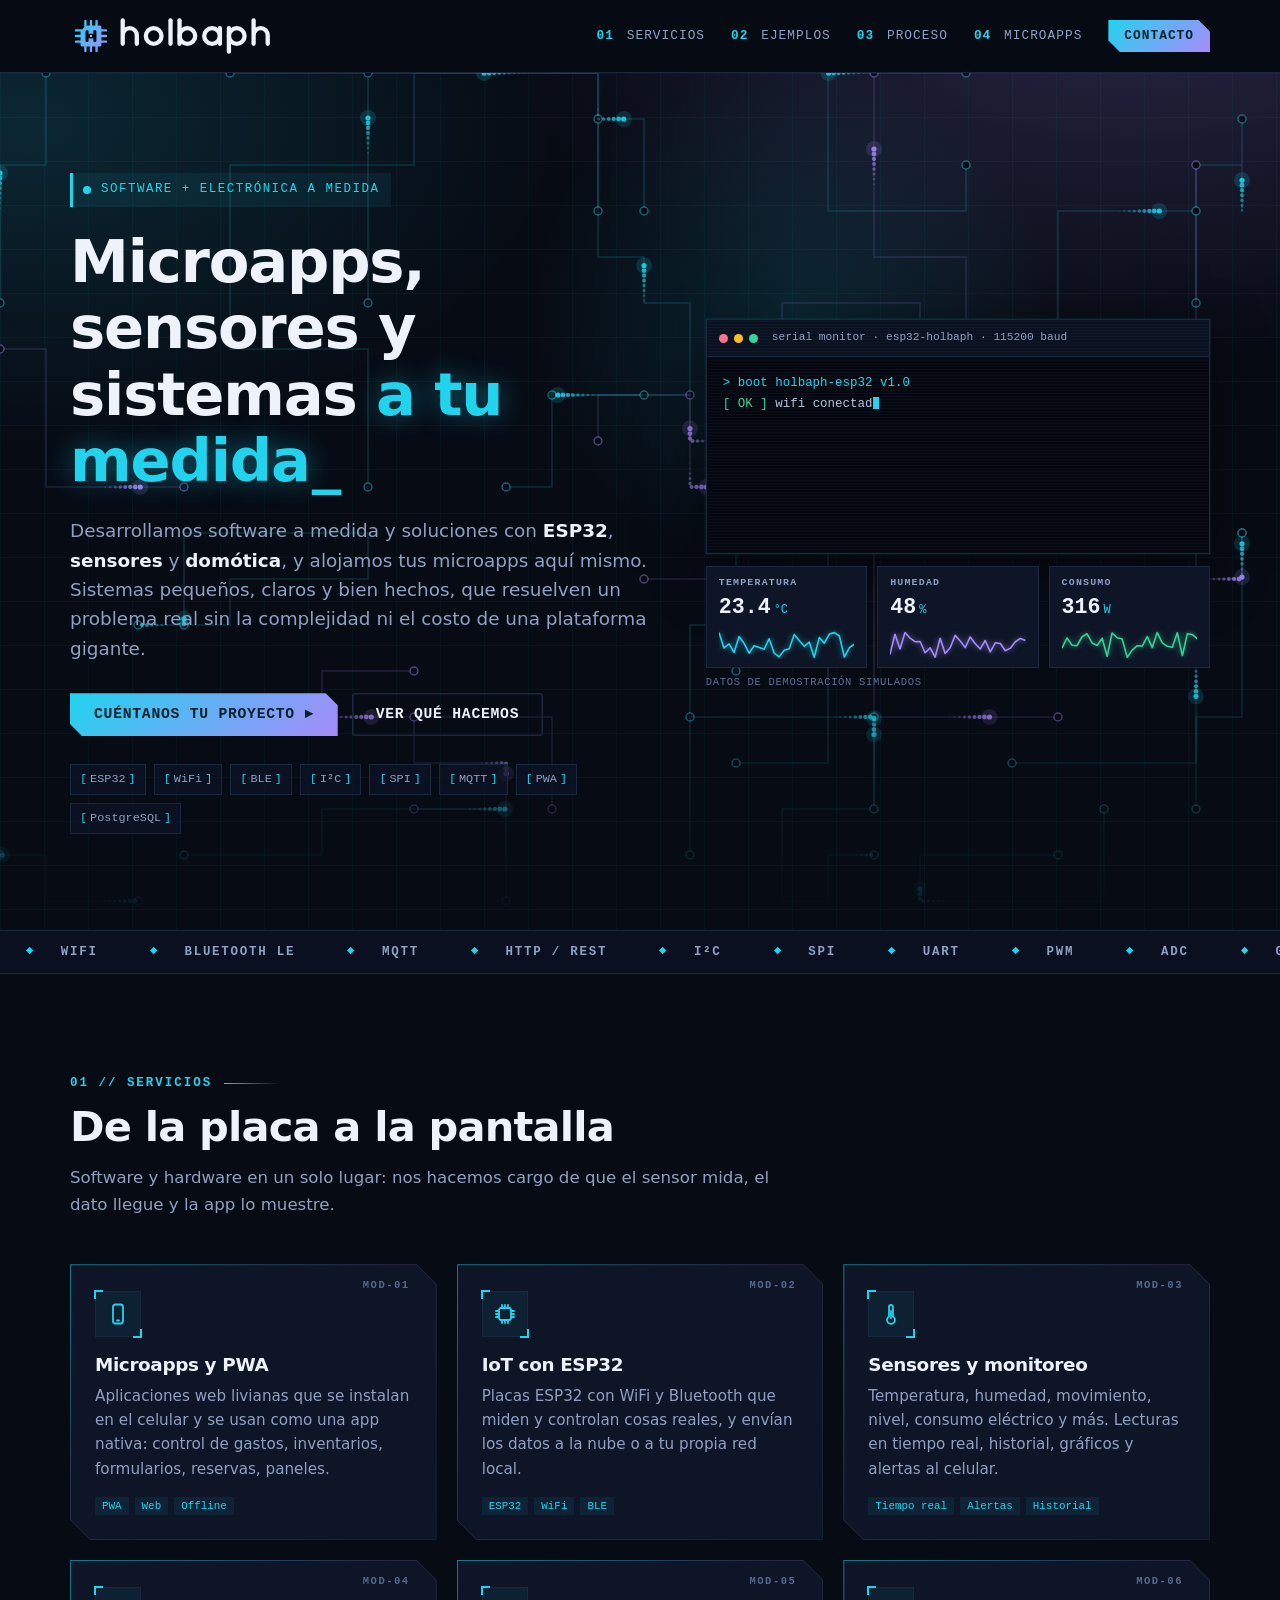
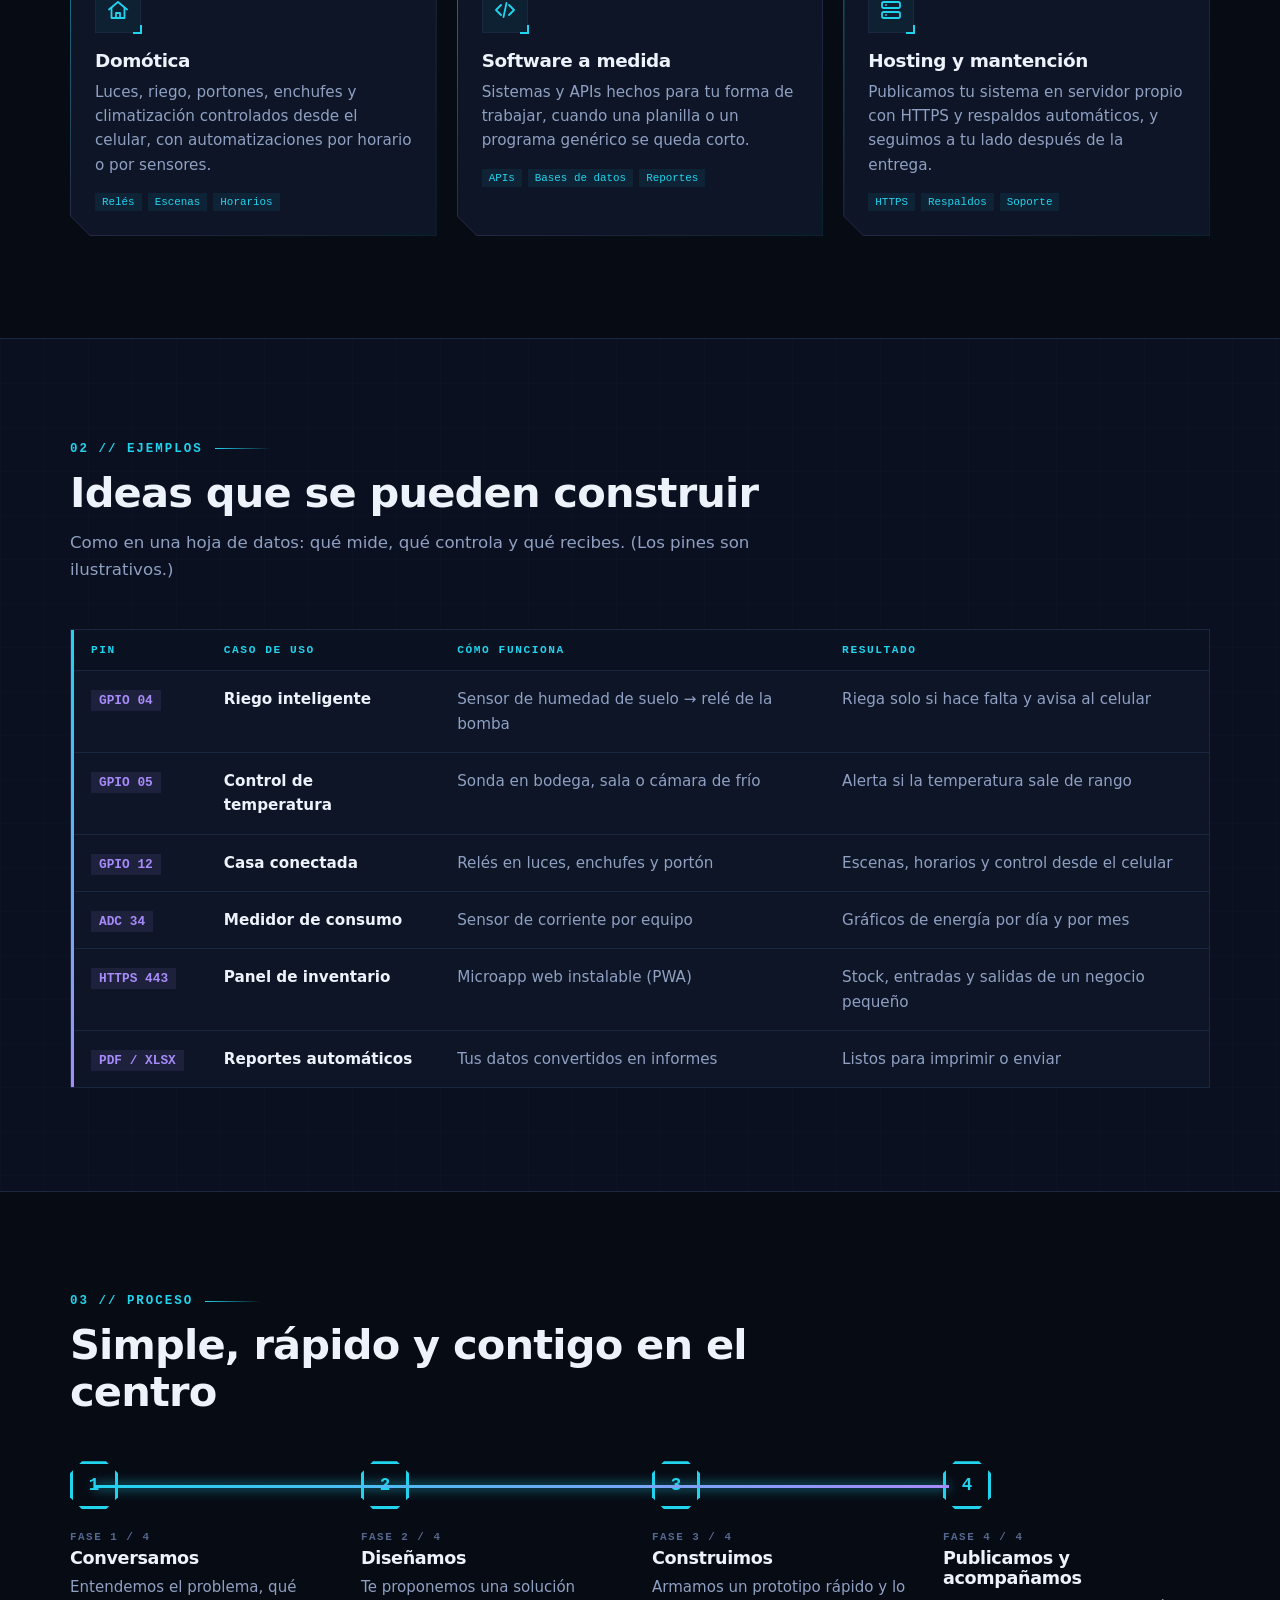
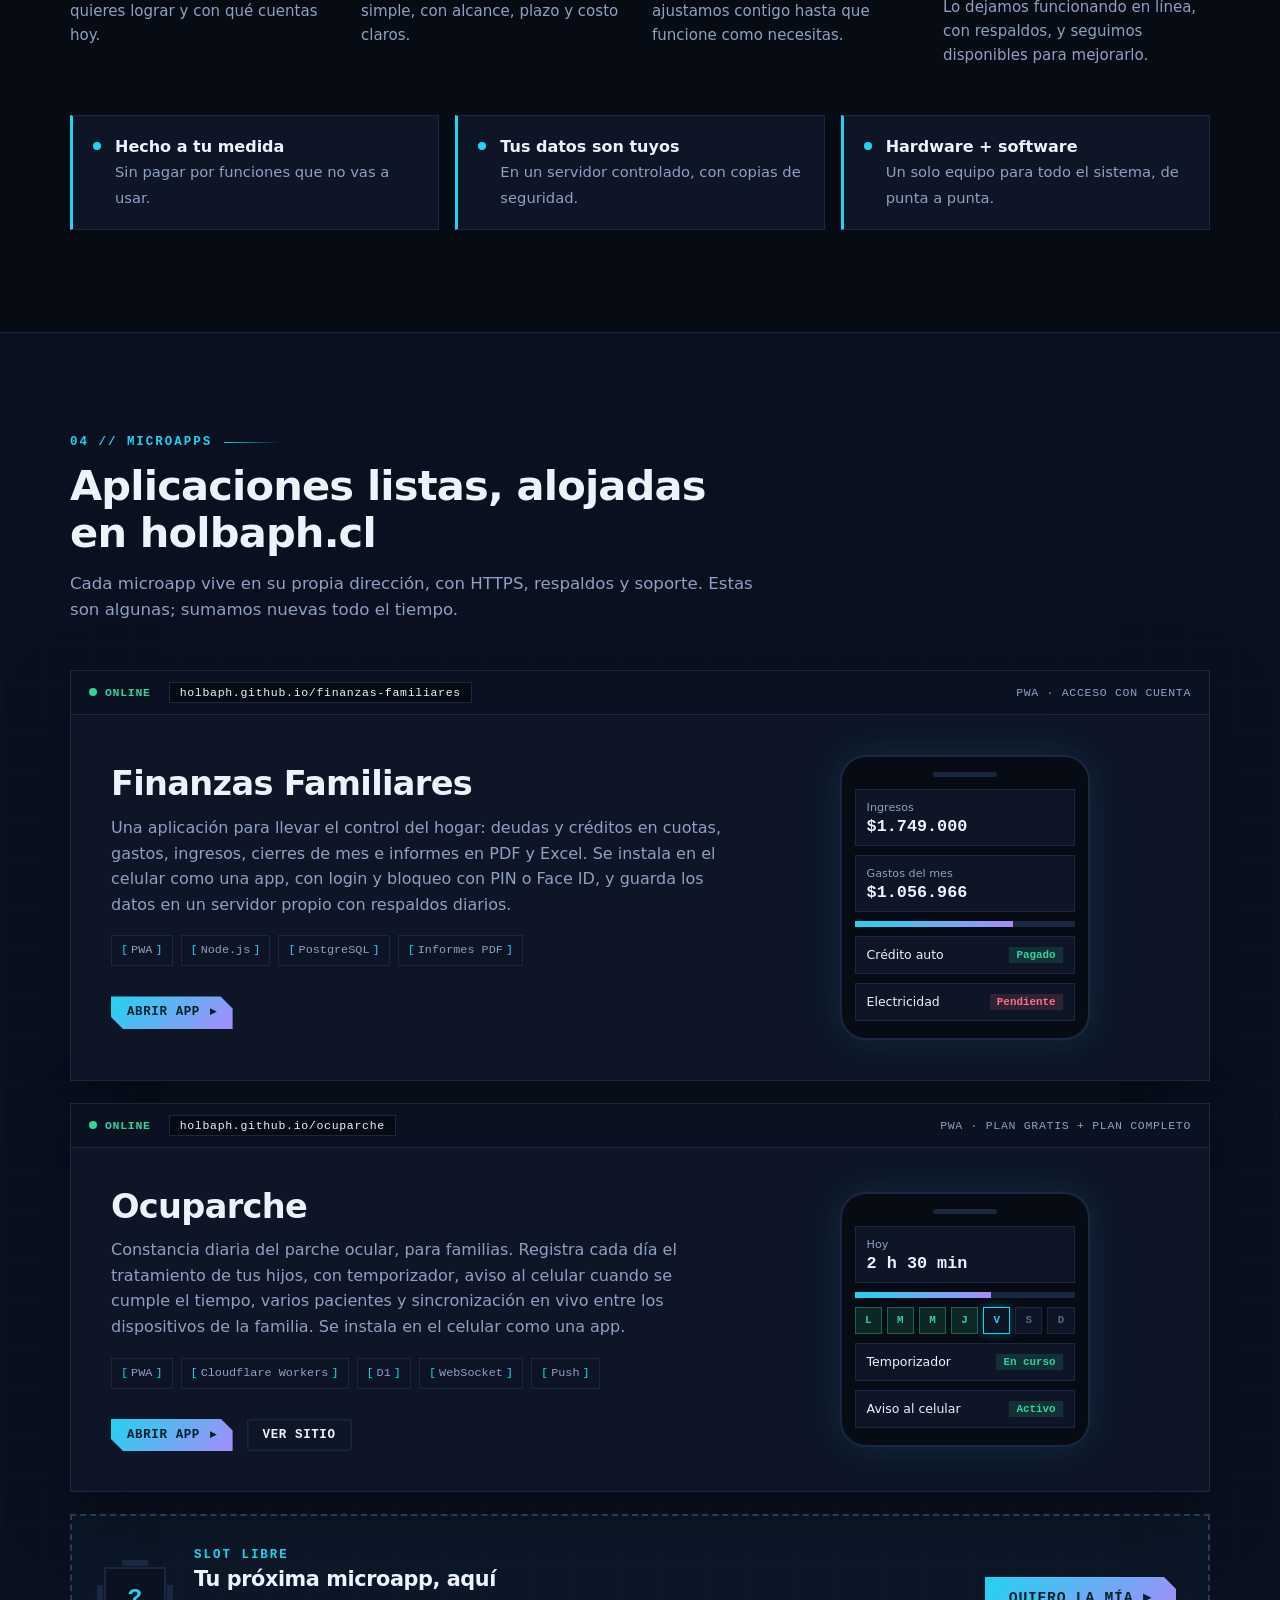
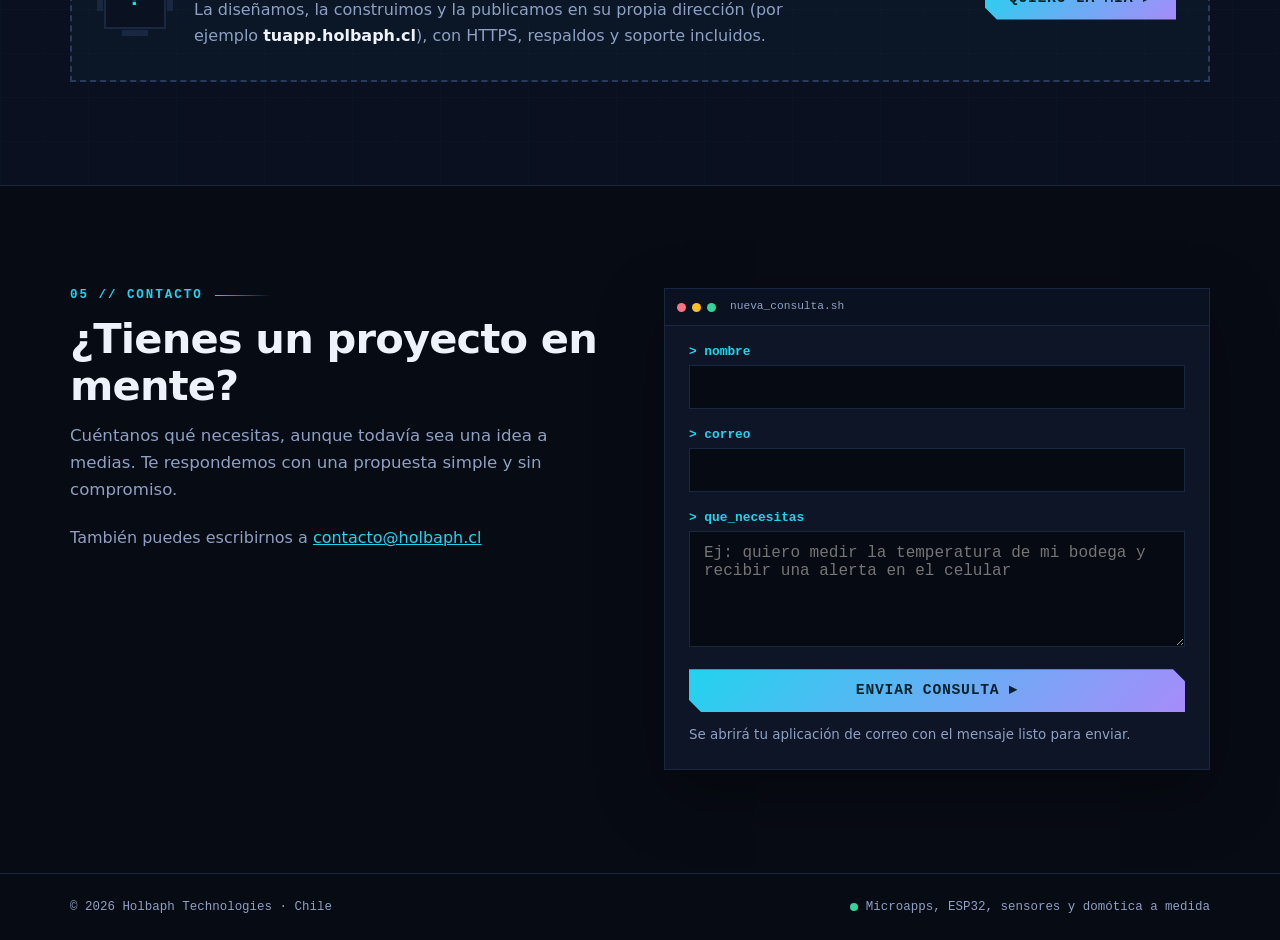
==== commit 2251c837: "Actualiza la landing" ====
--- a/index.html
+++ b/index.html
@@ -255,6 +255,35 @@
         </div>
       </div>
 
+      <div class="app-ventana reveal">
+        <div class="app-barra">
+          <span class="app-estado"><span class="led led-verde"></span> ONLINE</span>
+          <span class="app-url">holbaph.github.io/ocuparche</span>
+          <span class="app-tipo">PWA · plan gratis + plan completo</span>
+        </div>
+        <div class="app-cuerpo">
+          <div class="app-info">
+            <h3>Ocuparche</h3>
+            <p>Constancia diaria del parche ocular, para familias. Registra cada día el tratamiento de tus hijos, con temporizador, aviso al celular cuando se cumple el tiempo, varios pacientes y sincronización en vivo entre los dispositivos de la familia. Se instala en el celular como una app.</p>
+            <ul class="specs specs-chicos"><li>PWA</li><li>Cloudflare Workers</li><li>D1</li><li>WebSocket</li><li>Push</li></ul>
+            <div class="acciones">
+              <a class="boton boton-chico" href="https://ocuparche-api.pablo-hernandez003.workers.dev/app.html" rel="noopener">Abrir app <span aria-hidden="true">▸</span></a>
+              <a class="boton boton-borde boton-chico" href="https://holbaph.github.io/ocuparche/" rel="noopener">Ver sitio</a>
+            </div>
+          </div>
+          <div class="app-visual" aria-hidden="true">
+            <div class="telefono">
+              <div class="telefono-barra"></div>
+              <div class="mini-tarjeta"><span>Hoy</span><strong>2 h 30 min</strong></div>
+              <div class="mini-progreso"><i class="p62"></i></div>
+              <div class="semana"><b class="ok">L</b><b class="ok">M</b><b class="ok">M</b><b class="ok">J</b><b class="hoy">V</b><b>S</b><b>D</b></div>
+              <div class="mini-fila"><span>Temporizador</span><b class="ok">En curso</b></div>
+              <div class="mini-fila"><span>Aviso al celular</span><b class="ok">Activo</b></div>
+            </div>
+          </div>
+        </div>
+      </div>
+
       <div class="slot reveal">
         <div class="slot-chip" aria-hidden="true"><i></i><i></i><i></i><i></i></div>
         <div class="slot-texto">
--- a/css/landing.css
+++ b/css/landing.css
@@ -231,6 +231,12 @@
 .mini-fila .ok { color: var(--ok); background: rgba(52, 211, 153, .14); }
 .mini-fila .pend { color: var(--pend); background: rgba(251, 113, 133, .14); }
 
+.app-ventana + .app-ventana { margin-top: 22px; }
+.mini-progreso i.p62 { width: 62%; }
+.semana { display: grid; grid-template-columns: repeat(7, 1fr); gap: 5px; }
+.semana b { display: grid; place-items: center; aspect-ratio: 1; font: 700 .68rem var(--mono); color: #55688f; background: var(--panel); border: 1px solid var(--linea); }
+.semana b.ok { color: var(--ok); background: rgba(52, 211, 153, .14); border-color: rgba(52, 211, 153, .35); }
+.semana b.hoy { color: var(--cian); border-color: var(--cian); box-shadow: 0 0 10px rgba(34, 211, 238, .35); }
 .slot { margin-top: 22px; display: flex; align-items: center; gap: 28px; flex-wrap: wrap; padding: clamp(22px, 3.5vw, 32px); border: 2px dashed #2a3a5c; background: rgba(34, 211, 238, .03); }
 .slot-chip { position: relative; width: 62px; height: 62px; border: 2px solid var(--linea); background: #0a1120; flex: none; }
 .slot-chip::before { content: "?"; position: absolute; inset: 0; display: grid; place-items: center; font: 800 1.5rem var(--mono); color: var(--cian); }
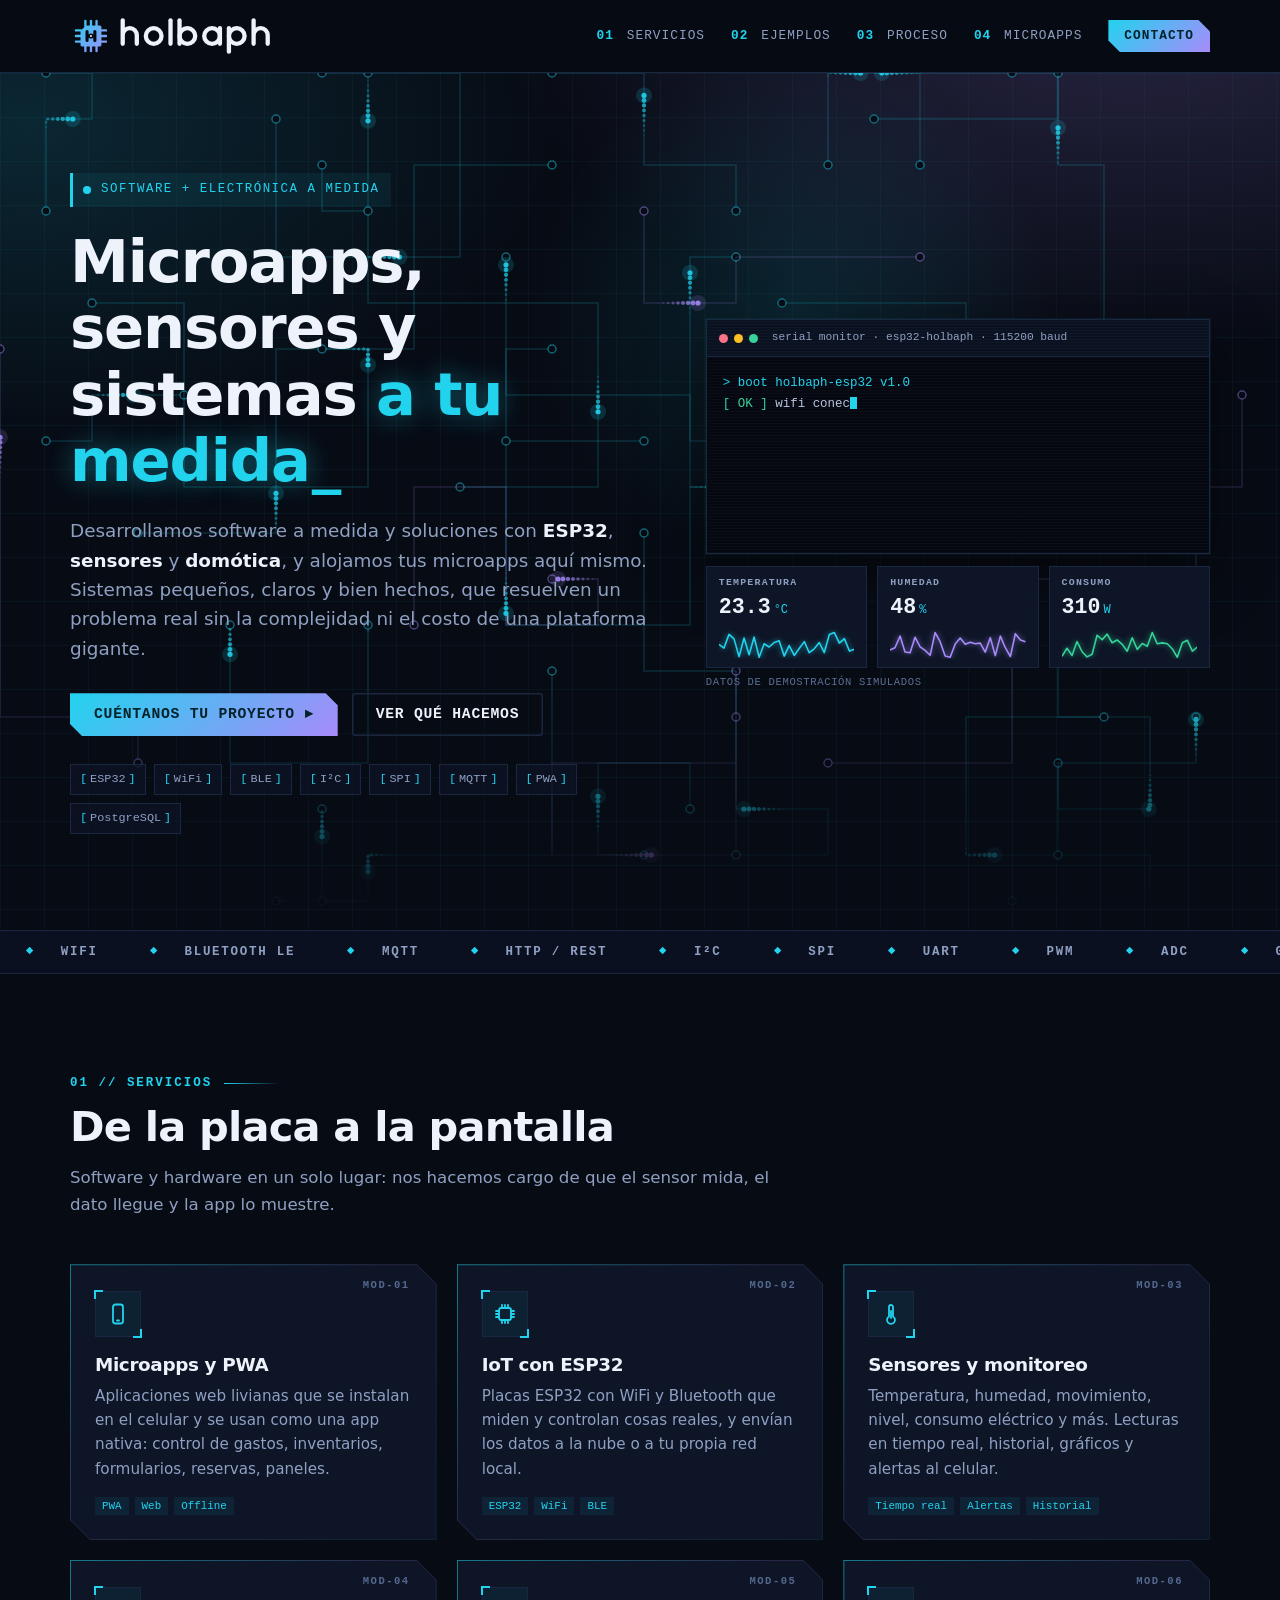
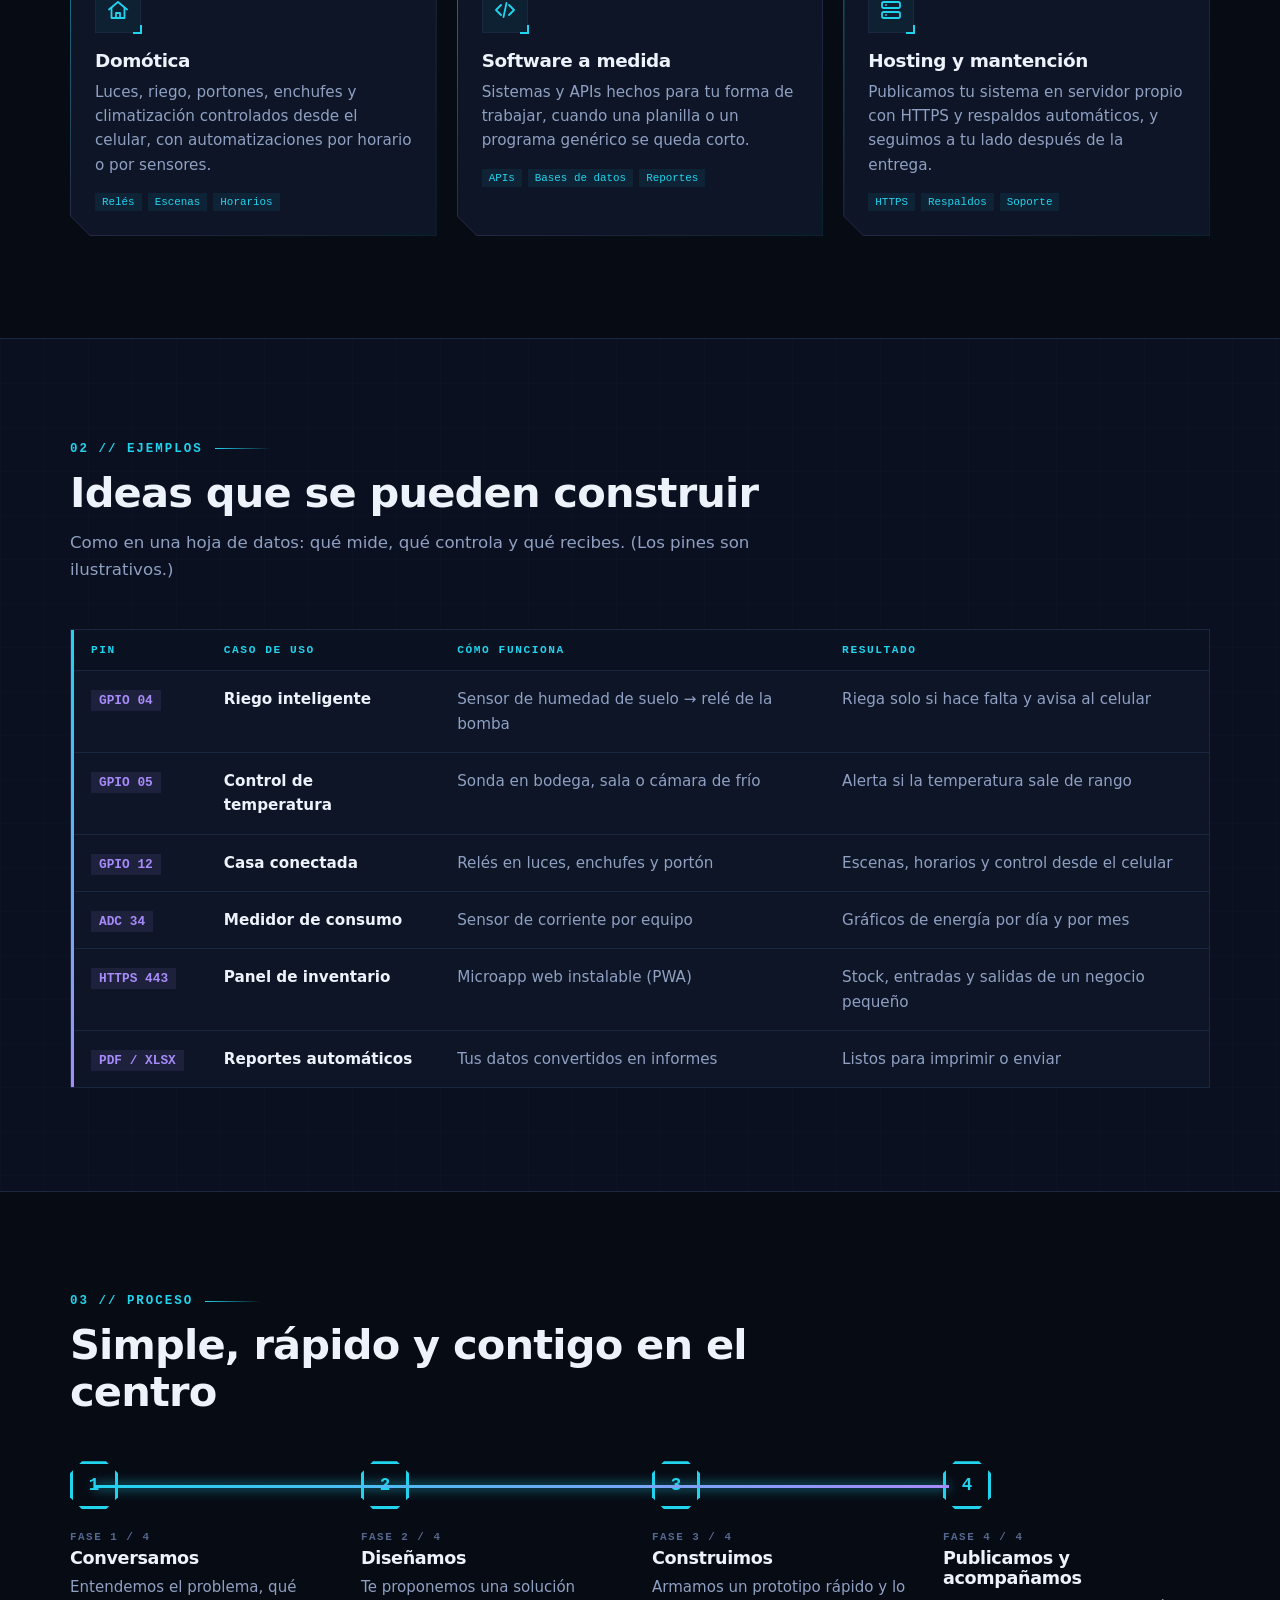
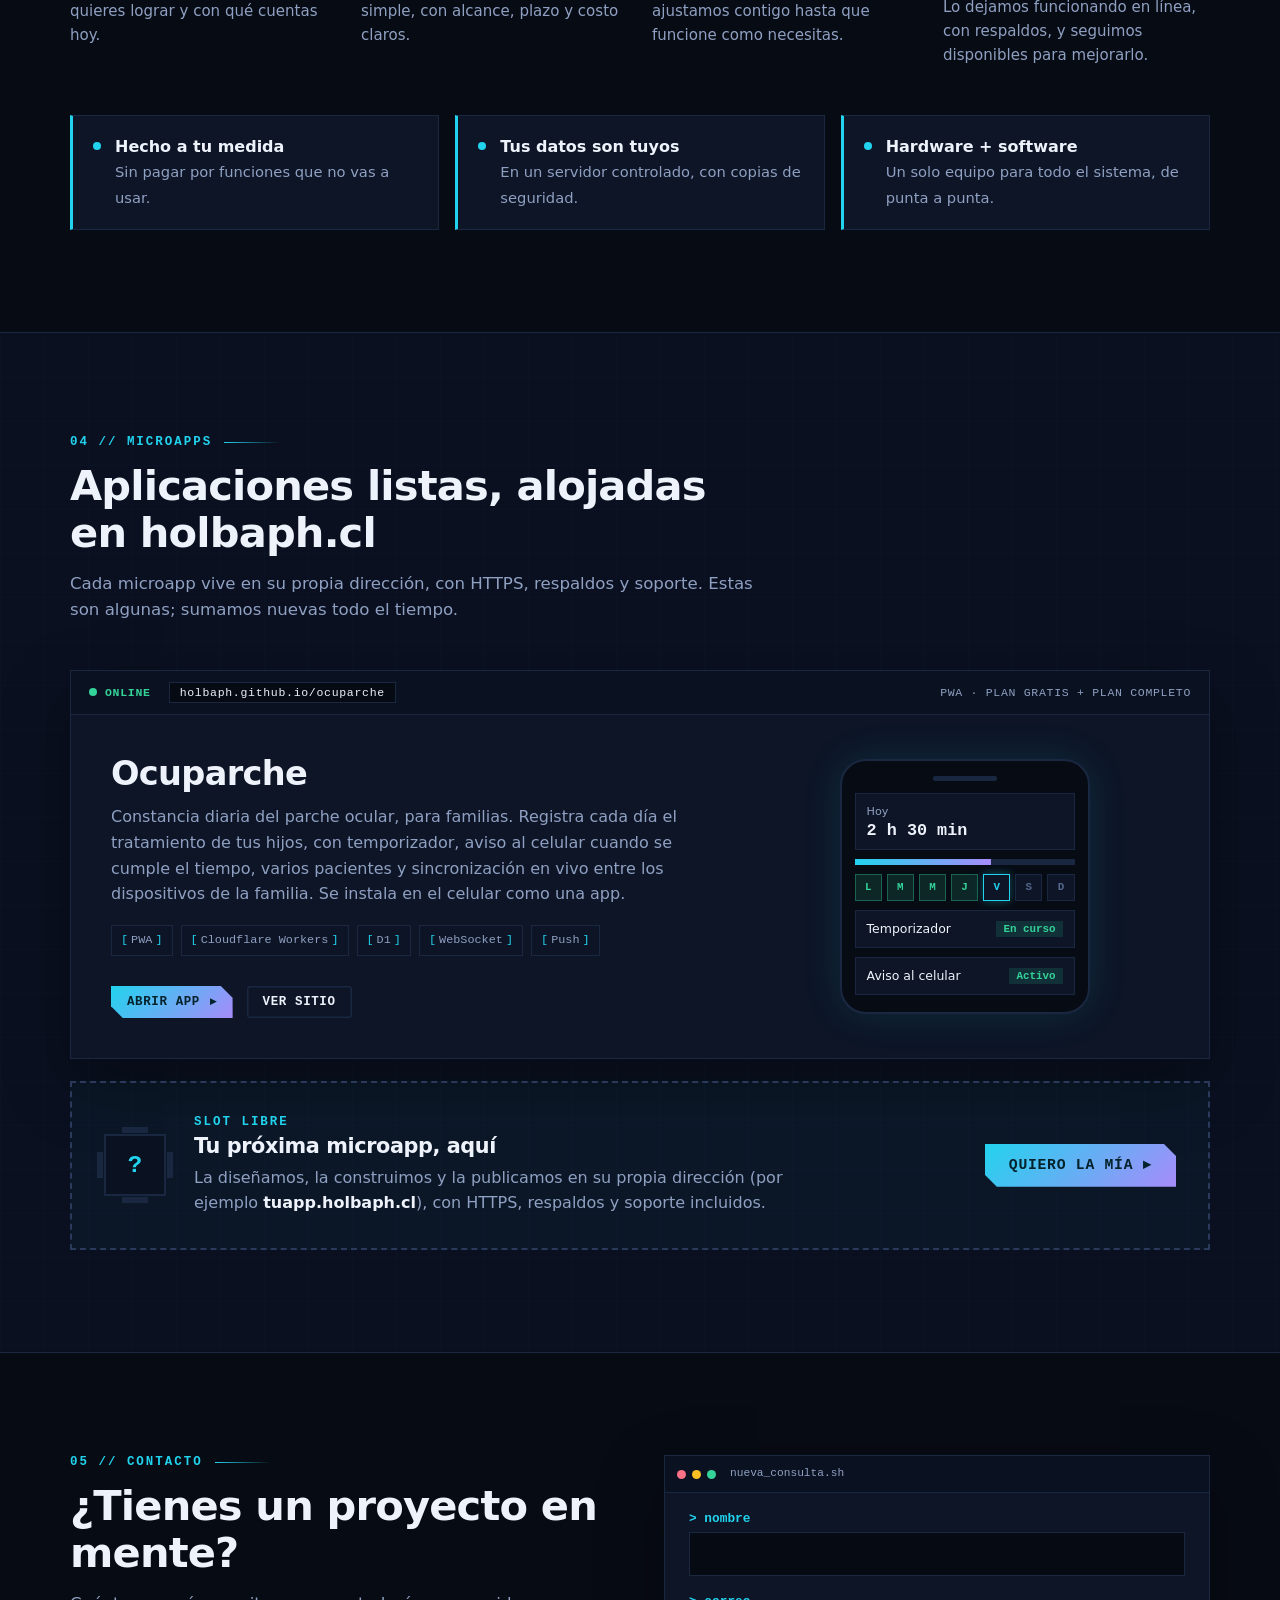
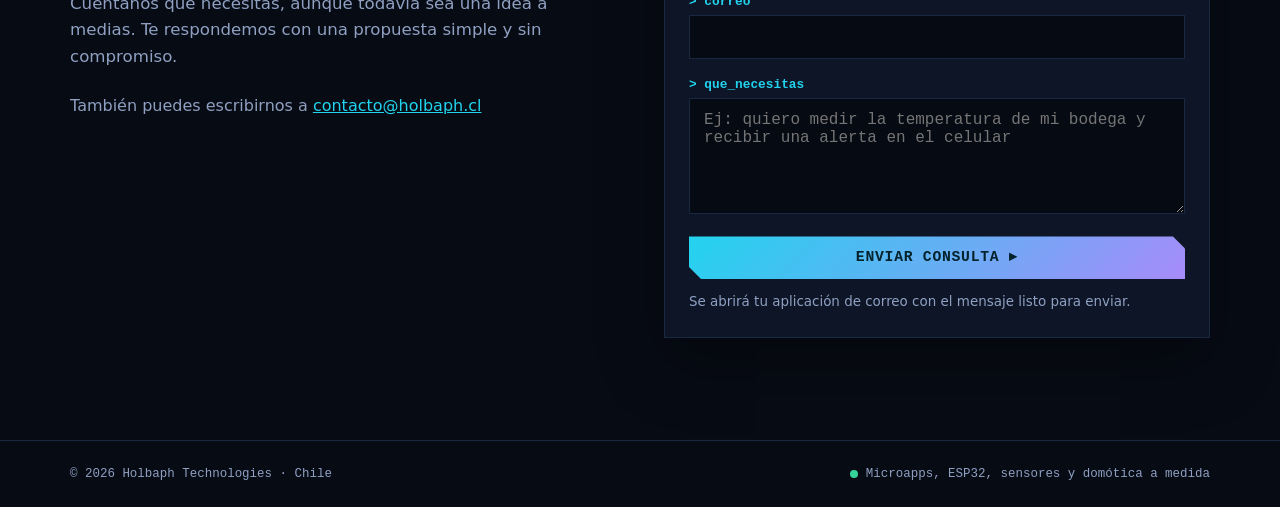
==== commit cdd091b4: "Actualiza la landing" ====
--- a/index.html
+++ b/index.html
@@ -230,34 +230,6 @@
       <div class="app-ventana reveal">
         <div class="app-barra">
           <span class="app-estado"><span class="led led-verde"></span> ONLINE</span>
-          <span class="app-url">holbaph.github.io/finanzas-familiares</span>
-          <span class="app-tipo">PWA · acceso con cuenta</span>
-        </div>
-        <div class="app-cuerpo">
-          <div class="app-info">
-            <h3>Finanzas Familiares</h3>
-            <p>Una aplicación para llevar el control del hogar: deudas y créditos en cuotas, gastos, ingresos, cierres de mes e informes en PDF y Excel. Se instala en el celular como una app, con login y bloqueo con PIN o Face ID, y guarda los datos en un servidor propio con respaldos diarios.</p>
-            <ul class="specs specs-chicos"><li>PWA</li><li>Node.js</li><li>PostgreSQL</li><li>Informes PDF</li></ul>
-            <div class="acciones">
-              <a class="boton boton-chico" href="https://holbaph.github.io/finanzas-familiares/" rel="noopener">Abrir app <span aria-hidden="true">▸</span></a>
-            </div>
-          </div>
-          <div class="app-visual" aria-hidden="true">
-            <div class="telefono">
-              <div class="telefono-barra"></div>
-              <div class="mini-tarjeta"><span>Ingresos</span><strong>$1.749.000</strong></div>
-              <div class="mini-tarjeta"><span>Gastos del mes</span><strong>$1.056.966</strong></div>
-              <div class="mini-progreso"><i></i></div>
-              <div class="mini-fila"><span>Crédito auto</span><b class="ok">Pagado</b></div>
-              <div class="mini-fila"><span>Electricidad</span><b class="pend">Pendiente</b></div>
-            </div>
-          </div>
-        </div>
-      </div>
-
-      <div class="app-ventana reveal">
-        <div class="app-barra">
-          <span class="app-estado"><span class="led led-verde"></span> ONLINE</span>
           <span class="app-url">holbaph.github.io/ocuparche</span>
           <span class="app-tipo">PWA · plan gratis + plan completo</span>
         </div>
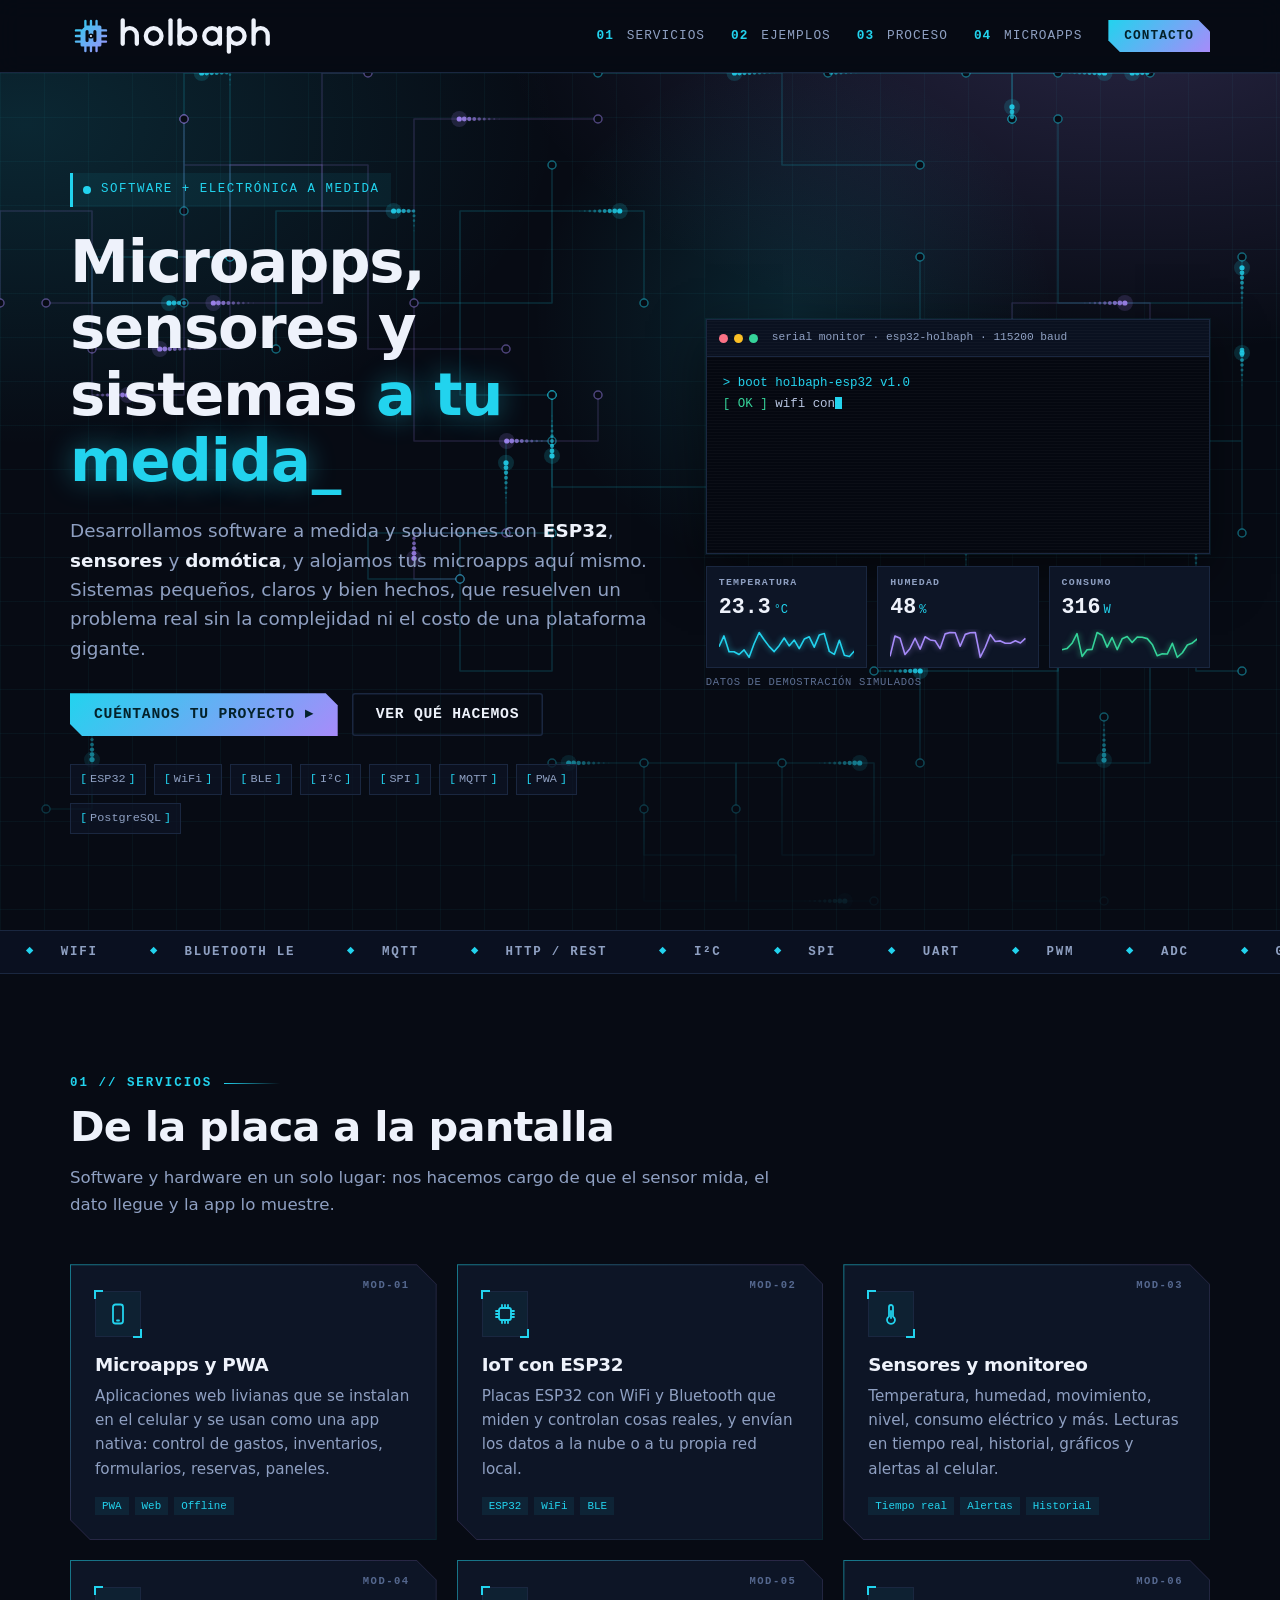
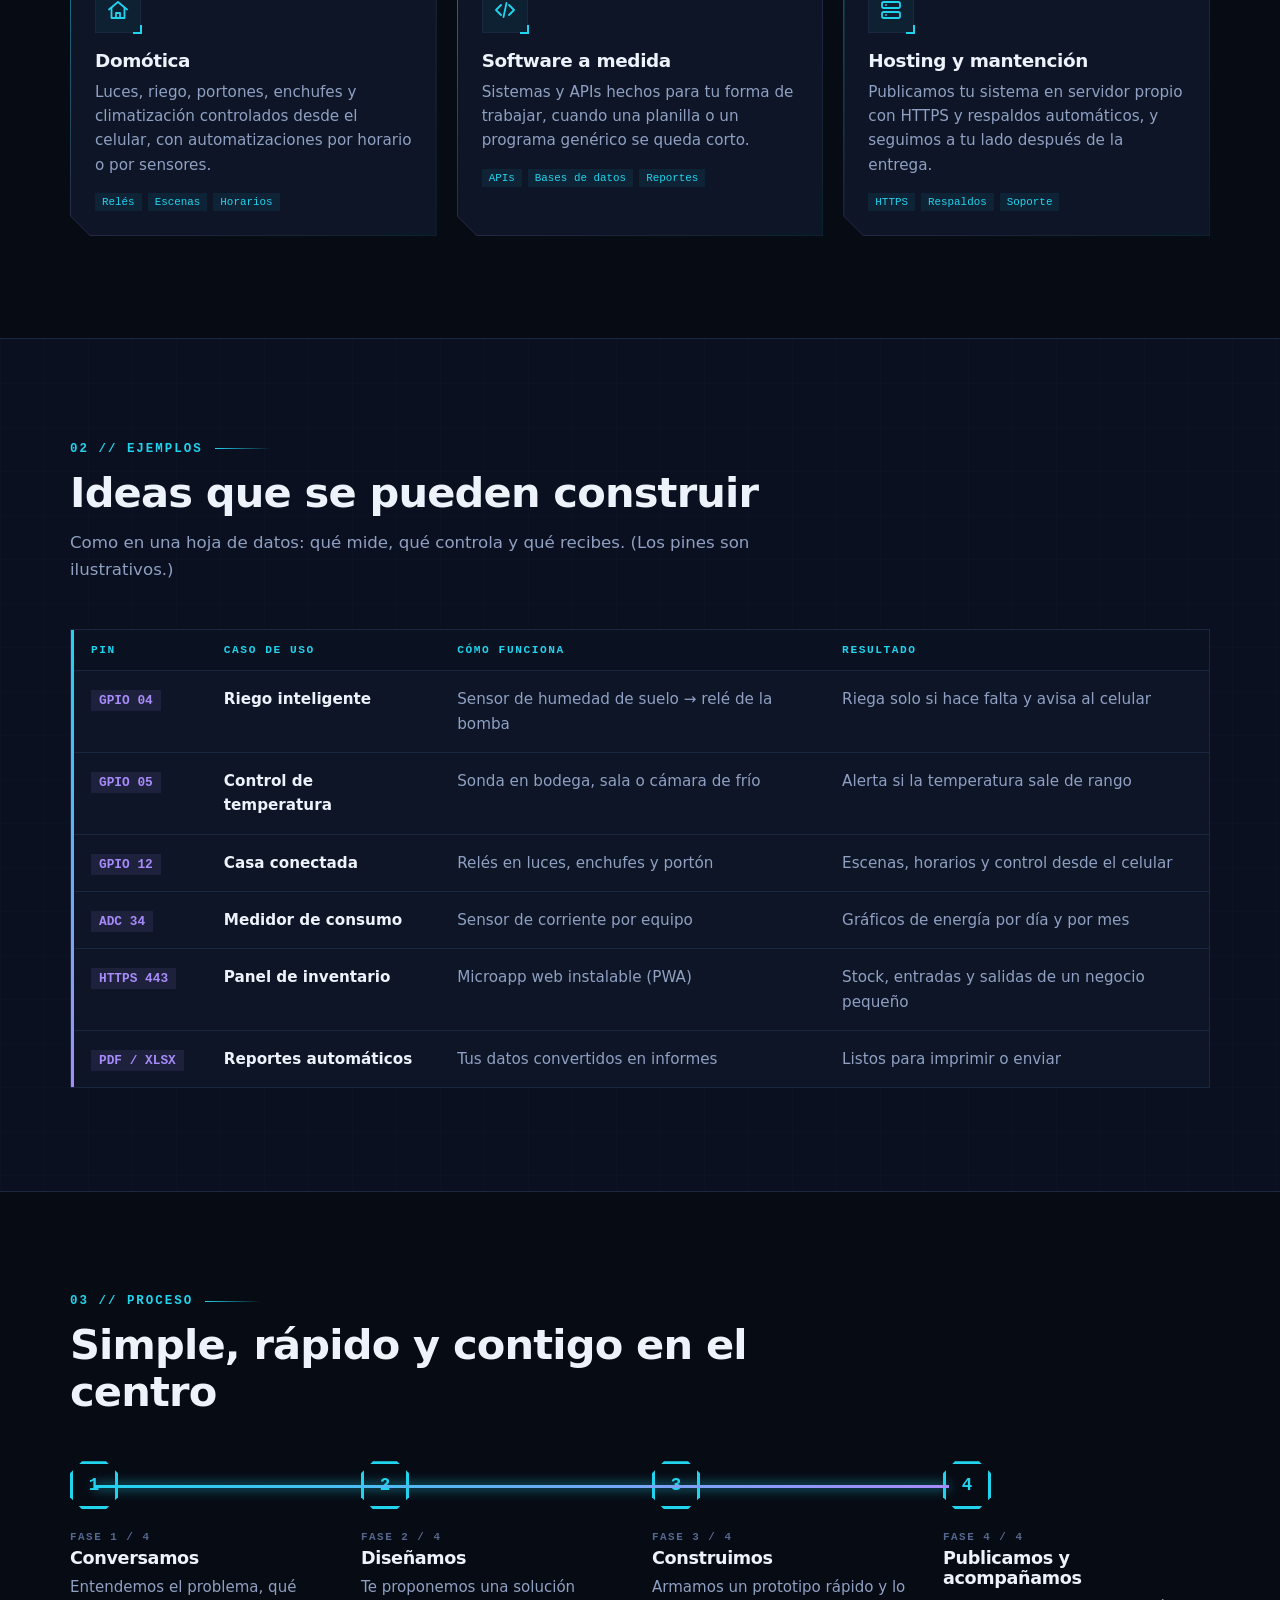
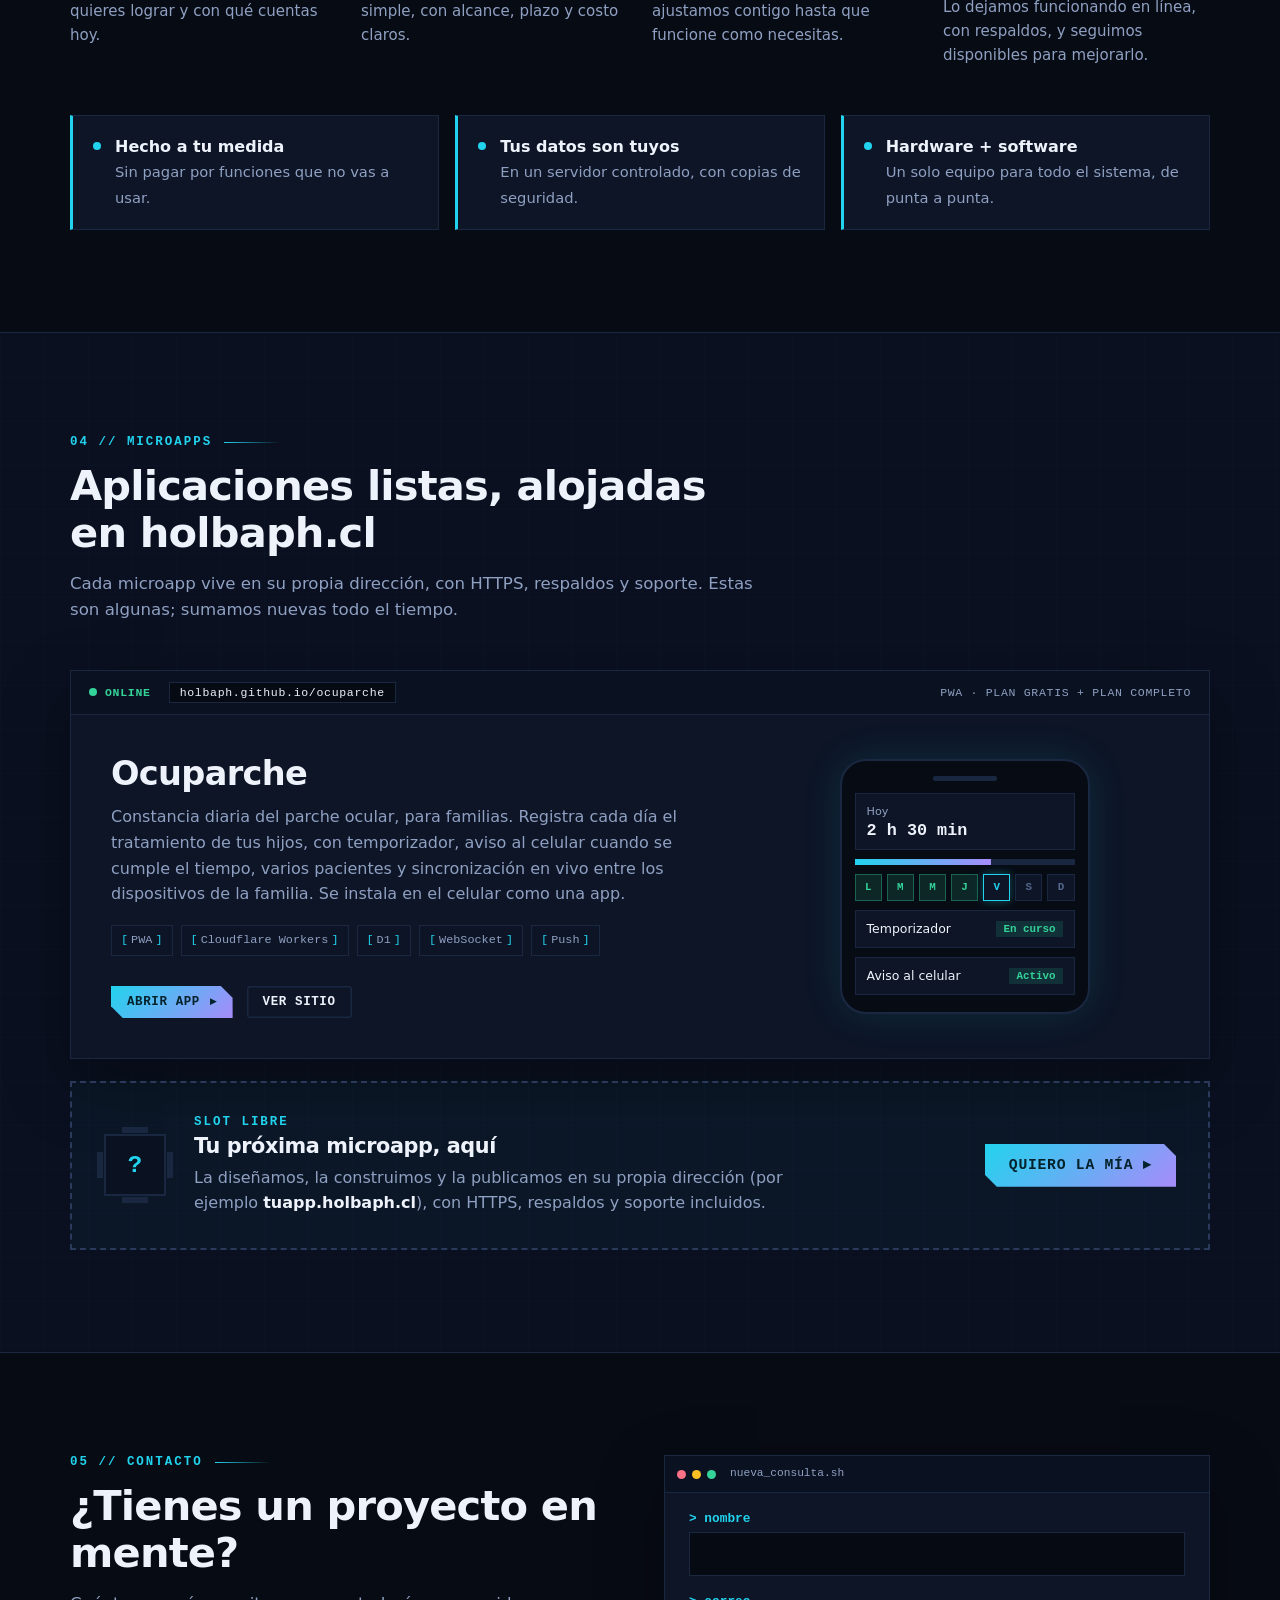
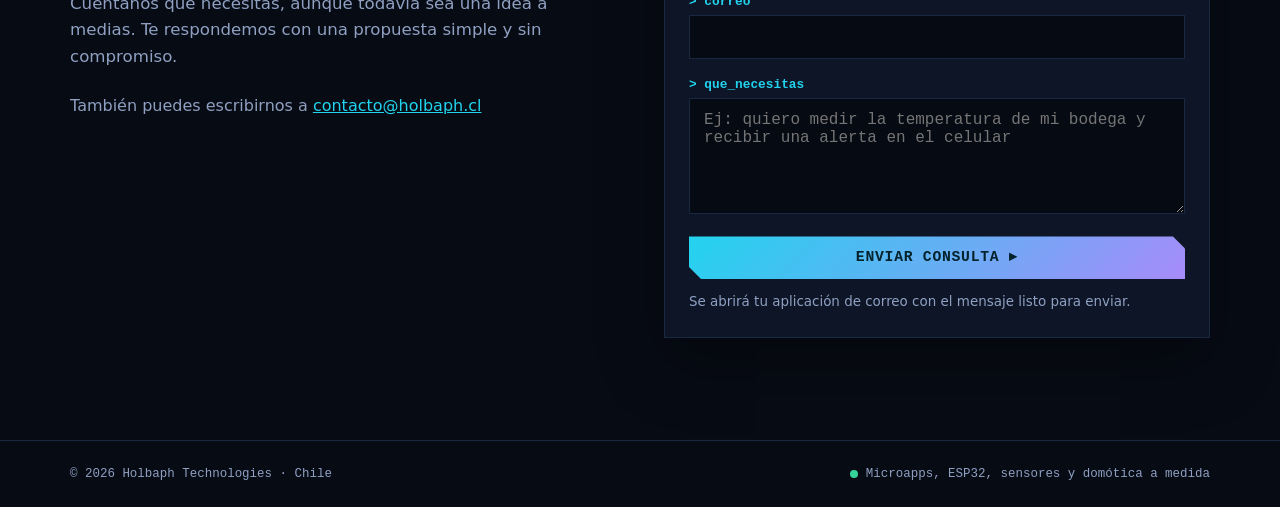
==== commit b9ae9e10: "Actualiza la landing" ====
--- a/index.html
+++ b/index.html
@@ -7,6 +7,8 @@
 <meta name="description" content="Desarrollamos microapps, software a medida y soluciones con ESP32, sensores y domótica. De la placa a la pantalla: diseño, construcción, hosting y soporte.">
 <meta name="theme-color" content="#070b14">
 <meta name="color-scheme" content="dark">
+<meta http-equiv="Content-Security-Policy" content="default-src 'self'; script-src 'self'; style-src 'self' 'unsafe-inline'; img-src 'self' data:; font-src 'none'; connect-src 'none'; object-src 'none'; media-src 'none'; frame-src 'none'; base-uri 'none'; form-action 'none'">
+<meta name="referrer" content="strict-origin-when-cross-origin">
 <meta property="og:type" content="website">
 <meta property="og:title" content="Holbaph Technologies — Microapps y sistemas a medida">
 <meta property="og:description" content="Software a medida, ESP32, sensores y domótica. Pequeños sistemas que resuelven problemas reales.">
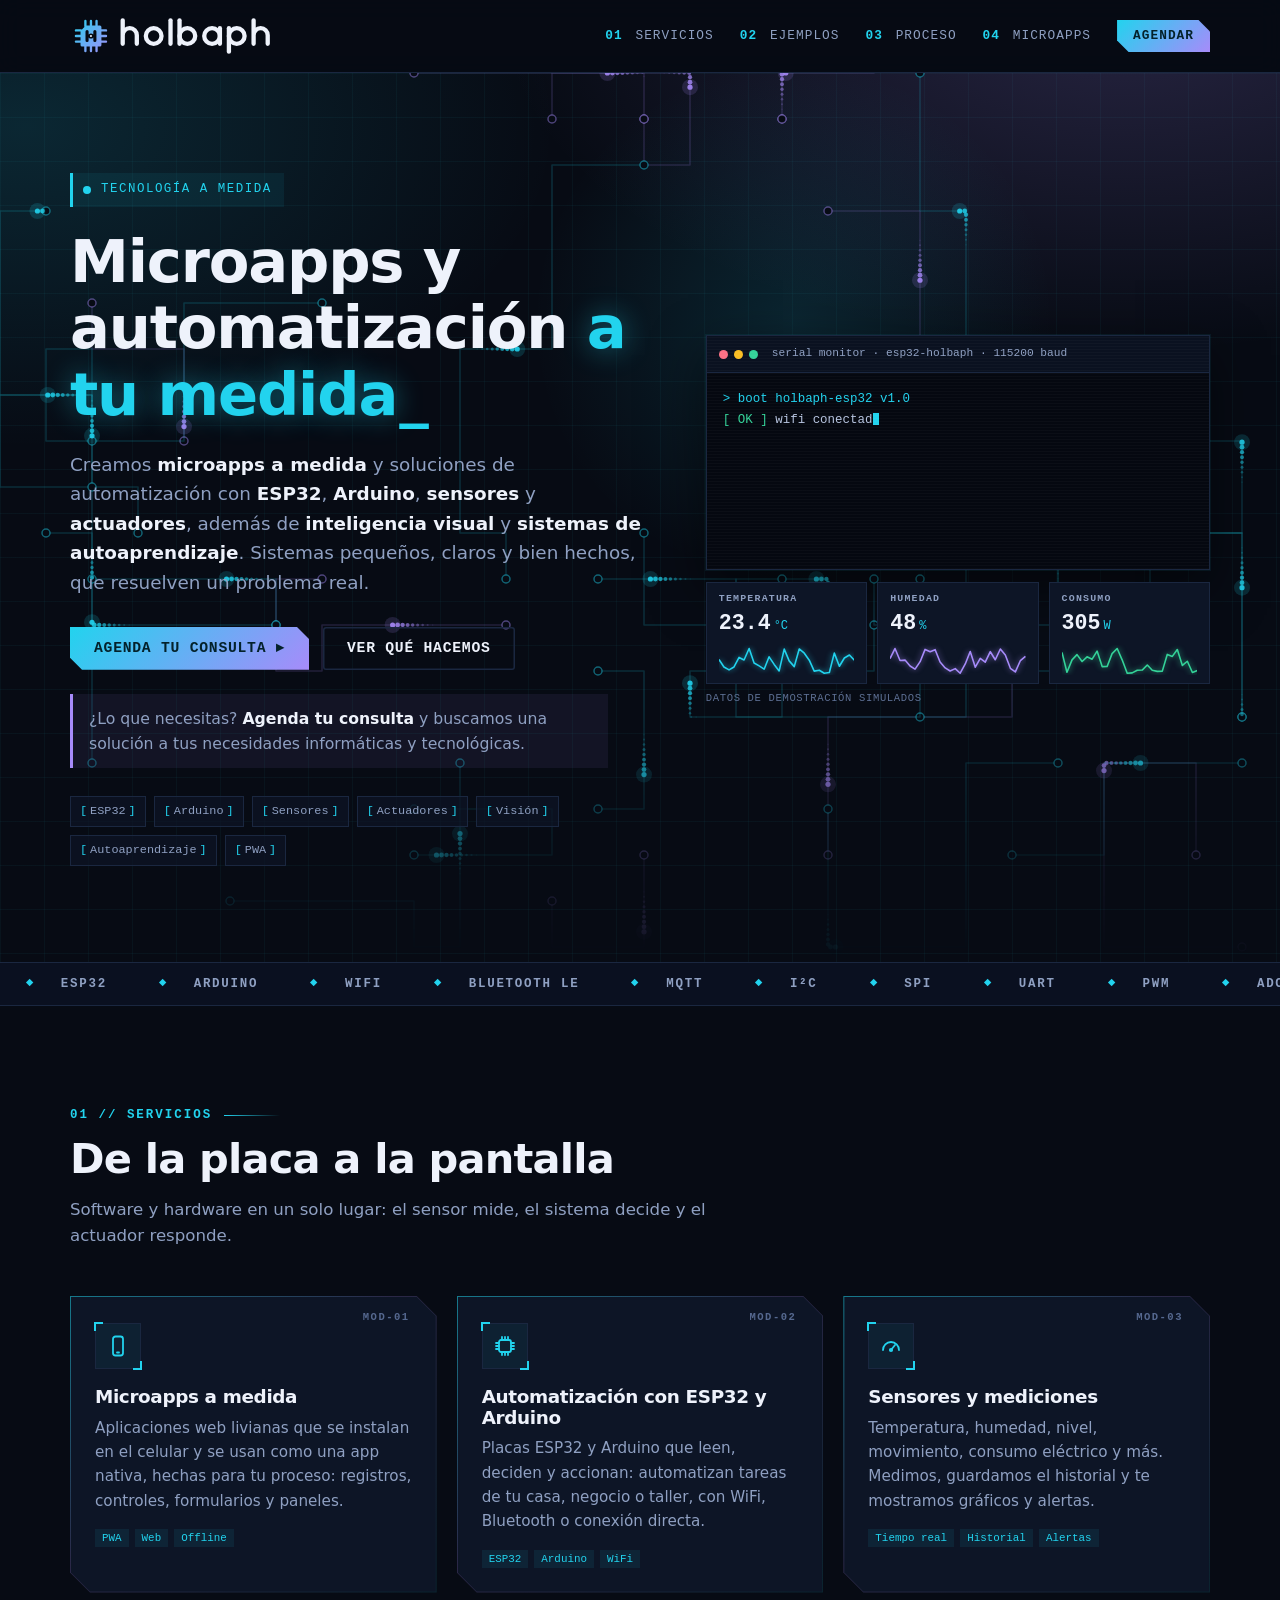
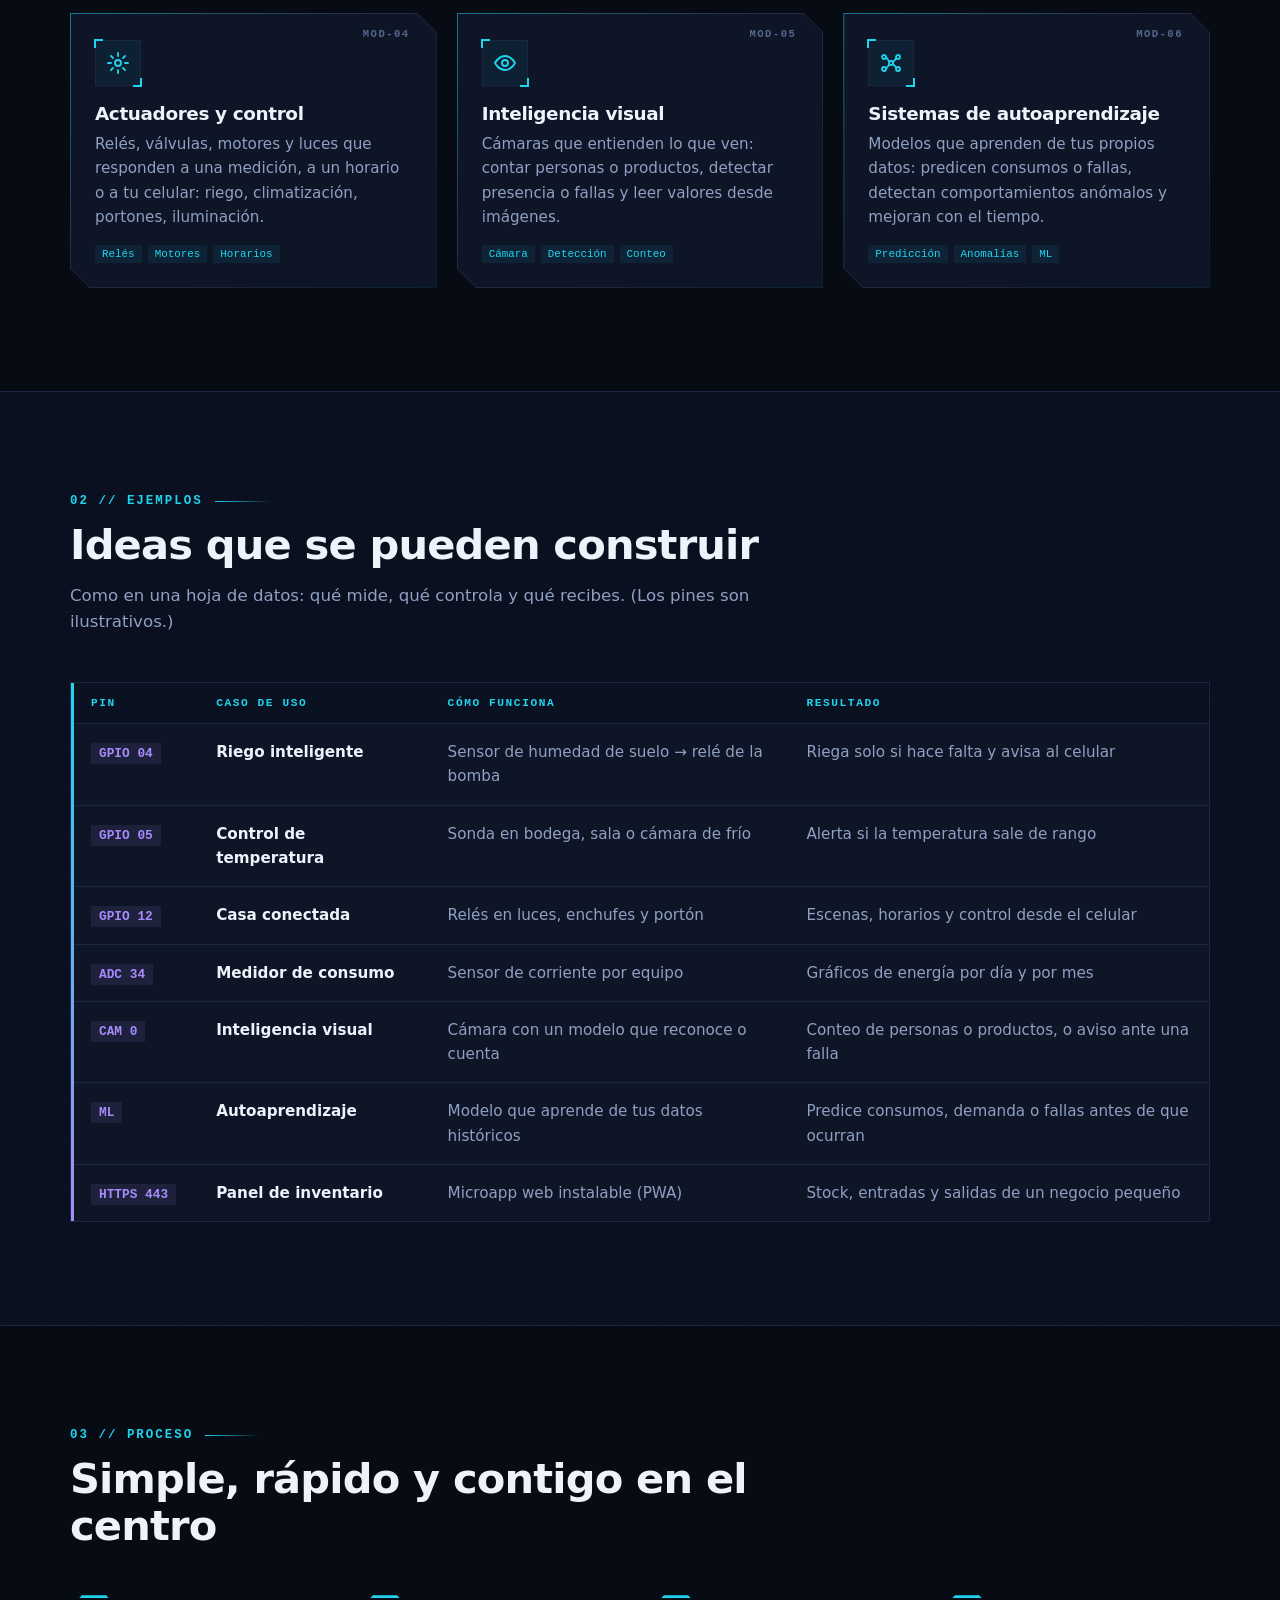
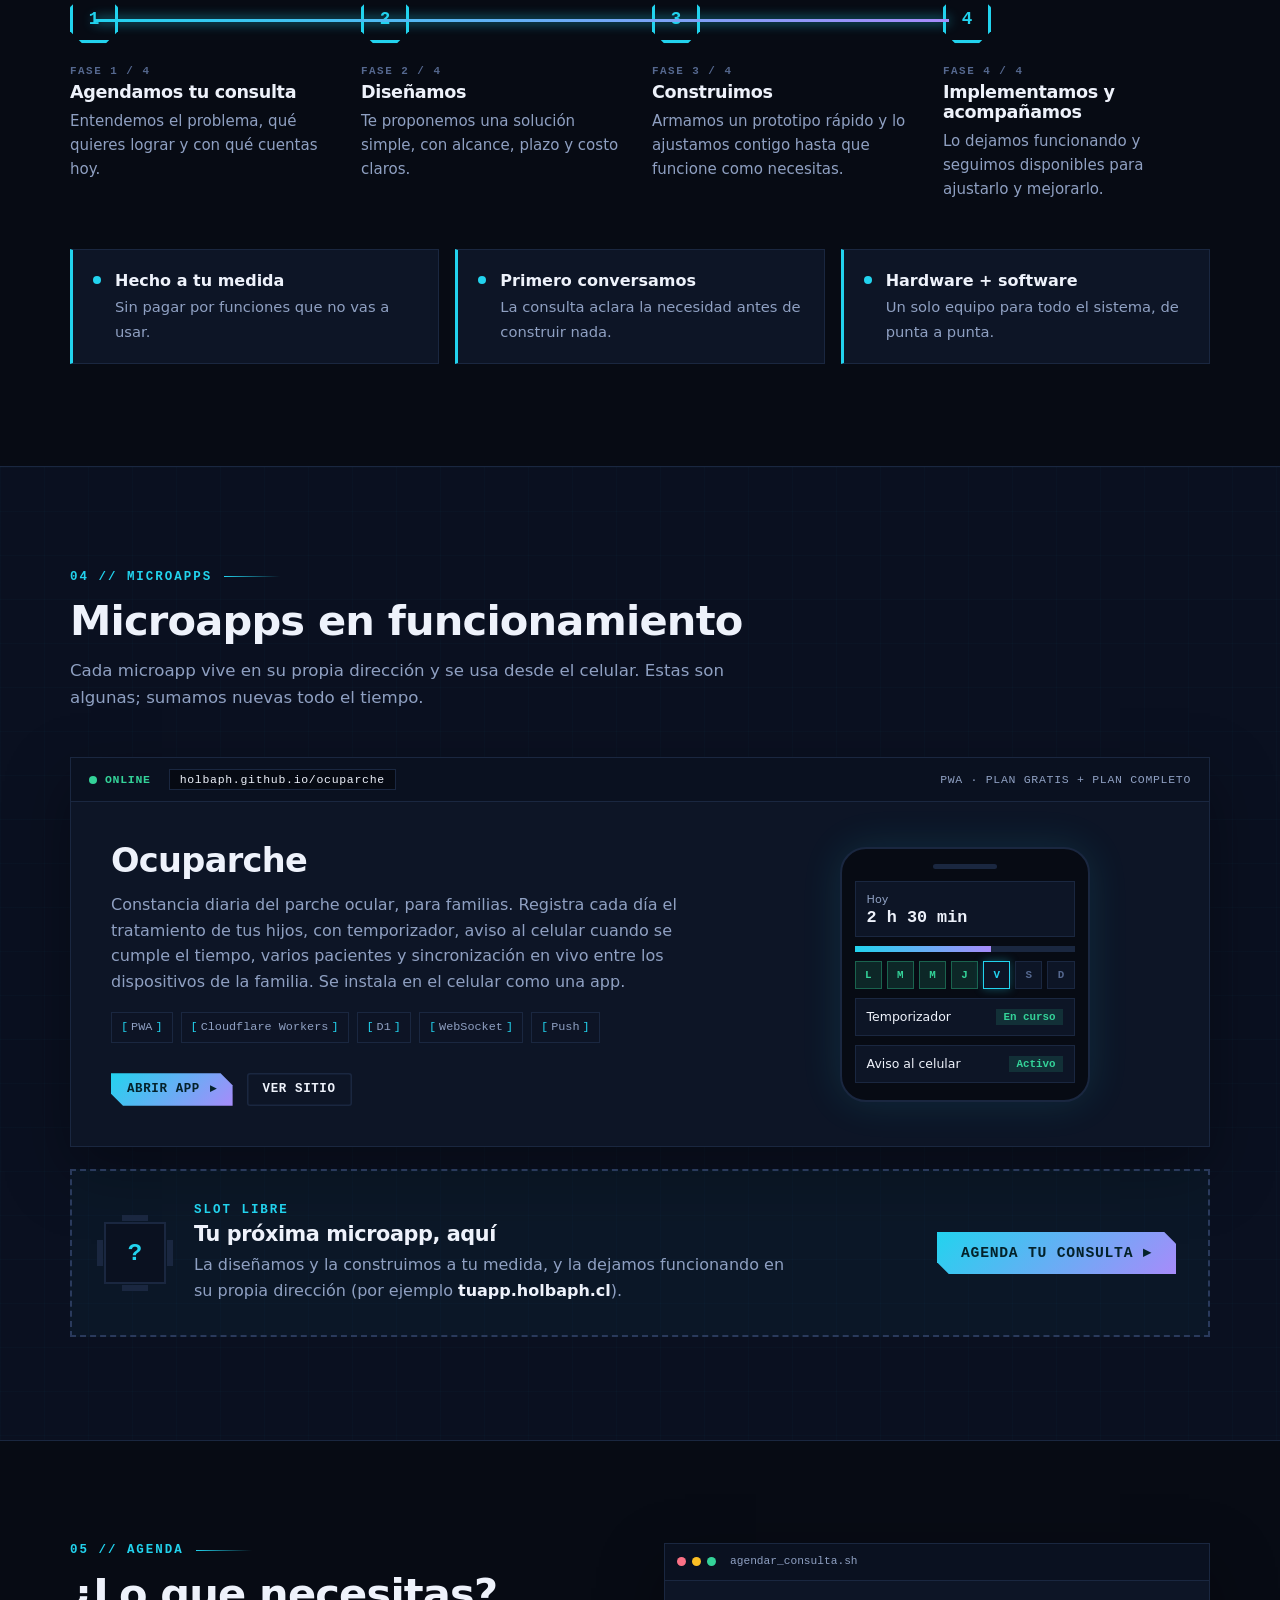
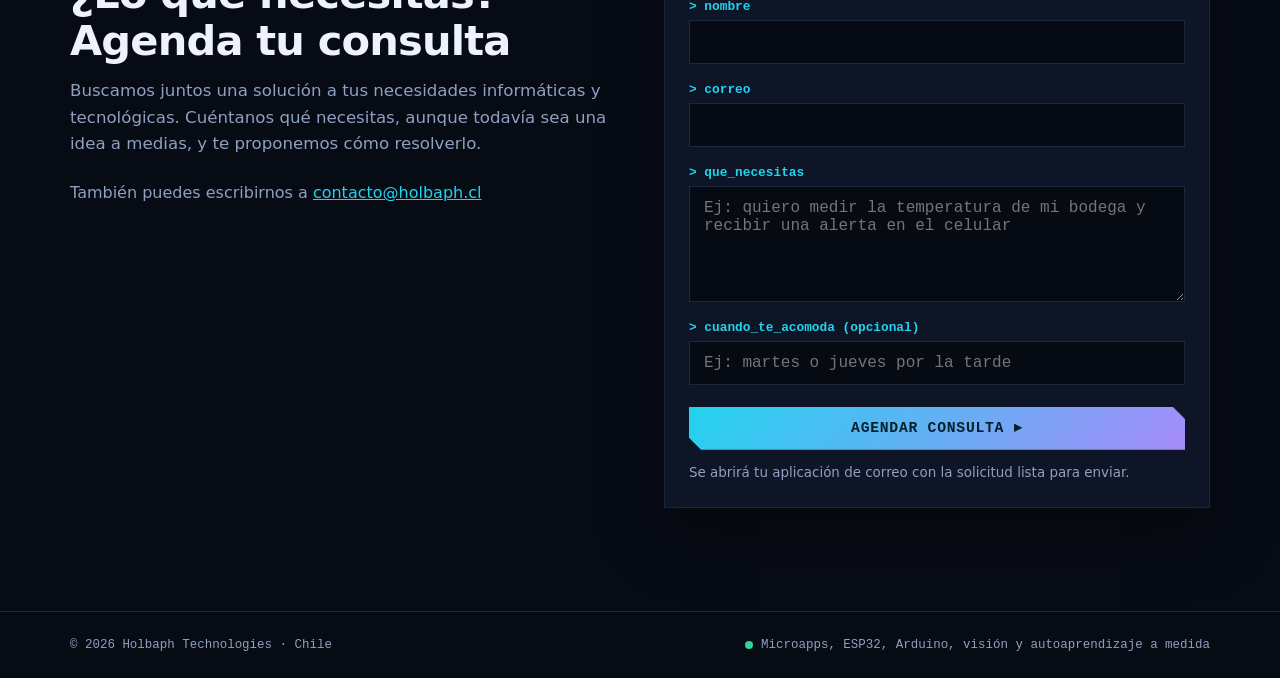
==== commit 84d0c8a9: "Actualiza la landing" ====
--- a/index.html
+++ b/index.html
@@ -3,15 +3,15 @@
 <head>
 <meta charset="UTF-8">
 <meta name="viewport" content="width=device-width, initial-scale=1">
-<title>Holbaph Technologies — Microapps y sistemas a medida · ESP32, sensores y domótica</title>
-<meta name="description" content="Desarrollamos microapps, software a medida y soluciones con ESP32, sensores y domótica. De la placa a la pantalla: diseño, construcción, hosting y soporte.">
+<title>Holbaph Technologies — Microapps y automatización con ESP32, Arduino, sensores e inteligencia visual</title>
+<meta name="description" content="Microapps a medida y automatización con ESP32, Arduino, sensores, actuadores, mediciones, inteligencia visual y sistemas de autoaprendizaje. Agenda tu consulta y buscamos una solución a tus necesidades informáticas y tecnológicas.">
 <meta name="theme-color" content="#070b14">
 <meta name="color-scheme" content="dark">
 <meta http-equiv="Content-Security-Policy" content="default-src 'self'; script-src 'self'; style-src 'self' 'unsafe-inline'; img-src 'self' data:; font-src 'none'; connect-src 'none'; object-src 'none'; media-src 'none'; frame-src 'none'; base-uri 'none'; form-action 'none'">
 <meta name="referrer" content="strict-origin-when-cross-origin">
 <meta property="og:type" content="website">
-<meta property="og:title" content="Holbaph Technologies — Microapps y sistemas a medida">
-<meta property="og:description" content="Software a medida, ESP32, sensores y domótica. Pequeños sistemas que resuelven problemas reales.">
+<meta property="og:title" content="Holbaph Technologies — Microapps y automatización a medida">
+<meta property="og:description" content="ESP32, Arduino, sensores, actuadores, inteligencia visual y autoaprendizaje. Agenda tu consulta.">
 <meta property="og:url" content="https://holbaph.github.io/">
 <meta property="og:locale" content="es_CL">
 <meta property="og:image" content="https://holbaph.github.io/logo/og-holbaph.png">
@@ -45,7 +45,7 @@
       <a href="#ejemplos"><b>02</b> Ejemplos</a>
       <a href="#proceso"><b>03</b> Proceso</a>
       <a href="#proyectos"><b>04</b> Microapps</a>
-      <a class="boton boton-chico" href="#contacto">Contacto</a>
+      <a class="boton boton-chico" href="#contacto">Agendar</a>
     </nav>
   </div>
 </header>
@@ -57,15 +57,16 @@
     <canvas class="circuitos" id="circuitos" aria-hidden="true"></canvas>
     <div class="contenedor portada-grid">
       <div class="portada-texto">
-        <p class="rotulo"><span class="led"></span> Software + electrónica a medida</p>
-        <h1>Microapps, sensores y sistemas <span class="cian">a tu medida</span><span class="cursor" aria-hidden="true">_</span></h1>
-        <p class="bajada">Desarrollamos software a medida y soluciones con <strong>ESP32</strong>, <strong>sensores</strong> y <strong>domótica</strong>, y alojamos tus microapps aquí mismo. Sistemas pequeños, claros y bien hechos, que resuelven un problema real sin la complejidad ni el costo de una plataforma gigante.</p>
+        <p class="rotulo"><span class="led"></span> Tecnología a medida</p>
+        <h1>Microapps y automatización <span class="cian">a tu medida</span><span class="cursor" aria-hidden="true">_</span></h1>
+        <p class="bajada">Creamos <strong>microapps a medida</strong> y soluciones de automatización con <strong>ESP32</strong>, <strong>Arduino</strong>, <strong>sensores</strong> y <strong>actuadores</strong>, además de <strong>inteligencia visual</strong> y <strong>sistemas de autoaprendizaje</strong>. Sistemas pequeños, claros y bien hechos, que resuelven un problema real.</p>
         <div class="acciones">
-          <a class="boton" href="#contacto">Cuéntanos tu proyecto <span aria-hidden="true">▸</span></a>
+          <a class="boton" href="#contacto">Agenda tu consulta <span aria-hidden="true">▸</span></a>
           <a class="boton boton-borde" href="#servicios">Ver qué hacemos</a>
         </div>
+        <p class="eslogan">¿Lo que necesitas? <b>Agenda tu consulta</b> y buscamos una solución a tus necesidades informáticas y tecnológicas.</p>
         <ul class="specs" aria-label="Tecnologías">
-          <li>ESP32</li><li>WiFi</li><li>BLE</li><li>I²C</li><li>SPI</li><li>MQTT</li><li>PWA</li><li>PostgreSQL</li>
+          <li>ESP32</li><li>Arduino</li><li>Sensores</li><li>Actuadores</li><li>Visión</li><li>Autoaprendizaje</li><li>PWA</li>
         </ul>
       </div>
 
@@ -105,8 +106,8 @@
   <!-- ===== Cinta de protocolos ===== -->
   <div class="cinta" aria-hidden="true">
     <div class="cinta-pista">
-      <span>WiFi</span><span>Bluetooth LE</span><span>MQTT</span><span>HTTP / REST</span><span>I²C</span><span>SPI</span><span>UART</span><span>PWM</span><span>ADC</span><span>GPIO</span><span>OTA</span><span>JSON</span>
-      <span>WiFi</span><span>Bluetooth LE</span><span>MQTT</span><span>HTTP / REST</span><span>I²C</span><span>SPI</span><span>UART</span><span>PWM</span><span>ADC</span><span>GPIO</span><span>OTA</span><span>JSON</span>
+      <span>ESP32</span><span>Arduino</span><span>WiFi</span><span>Bluetooth LE</span><span>MQTT</span><span>I²C</span><span>SPI</span><span>UART</span><span>PWM</span><span>ADC</span><span>GPIO</span><span>Visión por computador</span><span>Machine Learning</span><span>TinyML</span>
+      <span>ESP32</span><span>Arduino</span><span>WiFi</span><span>Bluetooth LE</span><span>MQTT</span><span>I²C</span><span>SPI</span><span>UART</span><span>PWM</span><span>ADC</span><span>GPIO</span><span>Visión por computador</span><span>Machine Learning</span><span>TinyML</span>
     </div>
   </div>
 
@@ -116,56 +117,56 @@
       <header class="seccion-cab">
         <p class="indice">01 // SERVICIOS</p>
         <h2>De la placa a la pantalla</h2>
-        <p class="seccion-bajada">Software y hardware en un solo lugar: nos hacemos cargo de que el sensor mida, el dato llegue y la app lo muestre.</p>
+        <p class="seccion-bajada">Software y hardware en un solo lugar: el sensor mide, el sistema decide y el actuador responde.</p>
       </header>
 
       <div class="modulos">
         <article class="modulo reveal"><div class="modulo-int">
           <span class="mod-id">MOD-01</span>
           <div class="icono-caja"><svg viewBox="0 0 24 24" aria-hidden="true"><rect x="7" y="2.5" width="10" height="19" rx="2.5"/><path d="M11 18.5h2"/></svg></div>
-          <h3>Microapps y PWA</h3>
-          <p>Aplicaciones web livianas que se instalan en el celular y se usan como una app nativa: control de gastos, inventarios, formularios, reservas, paneles.</p>
+          <h3>Microapps a medida</h3>
+          <p>Aplicaciones web livianas que se instalan en el celular y se usan como una app nativa, hechas para tu proceso: registros, controles, formularios y paneles.</p>
           <ul class="mod-tags"><li>PWA</li><li>Web</li><li>Offline</li></ul>
         </div></article>
 
         <article class="modulo reveal"><div class="modulo-int">
           <span class="mod-id">MOD-02</span>
           <div class="icono-caja"><svg viewBox="0 0 24 24" aria-hidden="true"><rect x="6" y="6" width="12" height="12" rx="2"/><path d="M9 3v3M12 3v3M15 3v3M9 18v3M12 18v3M15 18v3M3 9h3M3 12h3M3 15h3M18 9h3M18 12h3M18 15h3"/></svg></div>
-          <h3>IoT con ESP32</h3>
-          <p>Placas ESP32 con WiFi y Bluetooth que miden y controlan cosas reales, y envían los datos a la nube o a tu propia red local.</p>
-          <ul class="mod-tags"><li>ESP32</li><li>WiFi</li><li>BLE</li></ul>
+          <h3>Automatización con ESP32 y Arduino</h3>
+          <p>Placas ESP32 y Arduino que leen, deciden y accionan: automatizan tareas de tu casa, negocio o taller, con WiFi, Bluetooth o conexión directa.</p>
+          <ul class="mod-tags"><li>ESP32</li><li>Arduino</li><li>WiFi</li></ul>
         </div></article>
 
         <article class="modulo reveal"><div class="modulo-int">
           <span class="mod-id">MOD-03</span>
-          <div class="icono-caja"><svg viewBox="0 0 24 24" aria-hidden="true"><path d="M14 14.5V5a2 2 0 1 0-4 0v9.5a4 4 0 1 0 4 0z"/><path d="M12 9v7"/></svg></div>
-          <h3>Sensores y monitoreo</h3>
-          <p>Temperatura, humedad, movimiento, nivel, consumo eléctrico y más. Lecturas en tiempo real, historial, gráficos y alertas al celular.</p>
-          <ul class="mod-tags"><li>Tiempo real</li><li>Alertas</li><li>Historial</li></ul>
+          <div class="icono-caja"><svg viewBox="0 0 24 24" aria-hidden="true"><path d="M4 16a8 8 0 1 1 16 0"/><path d="M12 16l4-5"/><circle cx="12" cy="16" r="1.2"/></svg></div>
+          <h3>Sensores y mediciones</h3>
+          <p>Temperatura, humedad, nivel, movimiento, consumo eléctrico y más. Medimos, guardamos el historial y te mostramos gráficos y alertas.</p>
+          <ul class="mod-tags"><li>Tiempo real</li><li>Historial</li><li>Alertas</li></ul>
         </div></article>
 
         <article class="modulo reveal"><div class="modulo-int">
           <span class="mod-id">MOD-04</span>
-          <div class="icono-caja"><svg viewBox="0 0 24 24" aria-hidden="true"><path d="M3 11.5 12 4l9 7.5"/><path d="M5.5 10v10h13V10"/><path d="M10 20v-5h4v5"/></svg></div>
-          <h3>Domótica</h3>
-          <p>Luces, riego, portones, enchufes y climatización controlados desde el celular, con automatizaciones por horario o por sensores.</p>
-          <ul class="mod-tags"><li>Relés</li><li>Escenas</li><li>Horarios</li></ul>
+          <div class="icono-caja"><svg viewBox="0 0 24 24" aria-hidden="true"><circle cx="12" cy="12" r="3"/><path d="M12 2v3M12 19v3M2 12h3M19 12h3M4.9 4.9 7 7M17 17l2.1 2.1M4.9 19.1 7 17M17 7l2.1-2.1"/></svg></div>
+          <h3>Actuadores y control</h3>
+          <p>Relés, válvulas, motores y luces que responden a una medición, a un horario o a tu celular: riego, climatización, portones, iluminación.</p>
+          <ul class="mod-tags"><li>Relés</li><li>Motores</li><li>Horarios</li></ul>
         </div></article>
 
         <article class="modulo reveal"><div class="modulo-int">
           <span class="mod-id">MOD-05</span>
-          <div class="icono-caja"><svg viewBox="0 0 24 24" aria-hidden="true"><path d="m8 7-5 5 5 5M16 7l5 5-5 5M13.5 5l-3 14"/></svg></div>
-          <h3>Software a medida</h3>
-          <p>Sistemas y APIs hechos para tu forma de trabajar, cuando una planilla o un programa genérico se queda corto.</p>
-          <ul class="mod-tags"><li>APIs</li><li>Bases de datos</li><li>Reportes</li></ul>
+          <div class="icono-caja"><svg viewBox="0 0 24 24" aria-hidden="true"><path d="M2 12s3.6-7 10-7 10 7 10 7-3.6 7-10 7S2 12 2 12z"/><circle cx="12" cy="12" r="3"/></svg></div>
+          <h3>Inteligencia visual</h3>
+          <p>Cámaras que entienden lo que ven: contar personas o productos, detectar presencia o fallas y leer valores desde imágenes.</p>
+          <ul class="mod-tags"><li>Cámara</li><li>Detección</li><li>Conteo</li></ul>
         </div></article>
 
         <article class="modulo reveal"><div class="modulo-int">
           <span class="mod-id">MOD-06</span>
-          <div class="icono-caja"><svg viewBox="0 0 24 24" aria-hidden="true"><rect x="3" y="4" width="18" height="6" rx="1.8"/><rect x="3" y="14" width="18" height="6" rx="1.8"/><path d="M7 7h.01M7 17h.01"/></svg></div>
-          <h3>Hosting y mantención</h3>
-          <p>Publicamos tu sistema en servidor propio con HTTPS y respaldos automáticos, y seguimos a tu lado después de la entrega.</p>
-          <ul class="mod-tags"><li>HTTPS</li><li>Respaldos</li><li>Soporte</li></ul>
+          <div class="icono-caja"><svg viewBox="0 0 24 24" aria-hidden="true"><circle cx="5" cy="6" r="2"/><circle cx="5" cy="18" r="2"/><circle cx="12" cy="12" r="2"/><circle cx="19" cy="6" r="2"/><circle cx="19" cy="18" r="2"/><path d="M7 6l3.2 4.6M7 18l3.2-4.6M14 11l3.3-3.7M14 13l3.3 3.7"/></svg></div>
+          <h3>Sistemas de autoaprendizaje</h3>
+          <p>Modelos que aprenden de tus propios datos: predicen consumos o fallas, detectan comportamientos anómalos y mejoran con el tiempo.</p>
+          <ul class="mod-tags"><li>Predicción</li><li>Anomalías</li><li>ML</li></ul>
         </div></article>
       </div>
     </div>
@@ -188,8 +189,9 @@
             <tr><td data-k="Pin"><code>GPIO 05</code></td><td data-k="Caso"><strong>Control de temperatura</strong></td><td data-k="Funciona">Sonda en bodega, sala o cámara de frío</td><td data-k="Resultado">Alerta si la temperatura sale de rango</td></tr>
             <tr><td data-k="Pin"><code>GPIO 12</code></td><td data-k="Caso"><strong>Casa conectada</strong></td><td data-k="Funciona">Relés en luces, enchufes y portón</td><td data-k="Resultado">Escenas, horarios y control desde el celular</td></tr>
             <tr><td data-k="Pin"><code>ADC 34</code></td><td data-k="Caso"><strong>Medidor de consumo</strong></td><td data-k="Funciona">Sensor de corriente por equipo</td><td data-k="Resultado">Gráficos de energía por día y por mes</td></tr>
+            <tr><td data-k="Pin"><code>CAM 0</code></td><td data-k="Caso"><strong>Inteligencia visual</strong></td><td data-k="Funciona">Cámara con un modelo que reconoce o cuenta</td><td data-k="Resultado">Conteo de personas o productos, o aviso ante una falla</td></tr>
+            <tr><td data-k="Pin"><code>ML</code></td><td data-k="Caso"><strong>Autoaprendizaje</strong></td><td data-k="Funciona">Modelo que aprende de tus datos históricos</td><td data-k="Resultado">Predice consumos, demanda o fallas antes de que ocurran</td></tr>
             <tr><td data-k="Pin"><code>HTTPS 443</code></td><td data-k="Caso"><strong>Panel de inventario</strong></td><td data-k="Funciona">Microapp web instalable (PWA)</td><td data-k="Resultado">Stock, entradas y salidas de un negocio pequeño</td></tr>
-            <tr><td data-k="Pin"><code>PDF / XLSX</code></td><td data-k="Caso"><strong>Reportes automáticos</strong></td><td data-k="Funciona">Tus datos convertidos en informes</td><td data-k="Resultado">Listos para imprimir o enviar</td></tr>
           </tbody>
         </table>
       </div>
@@ -205,15 +207,15 @@
       </header>
 
       <ol class="pipeline" id="pipeline">
-        <li><span class="pad">1</span><span class="fase">FASE 1 / 4</span><h3>Conversamos</h3><p>Entendemos el problema, qué quieres lograr y con qué cuentas hoy.</p></li>
+        <li><span class="pad">1</span><span class="fase">FASE 1 / 4</span><h3>Agendamos tu consulta</h3><p>Entendemos el problema, qué quieres lograr y con qué cuentas hoy.</p></li>
         <li><span class="pad">2</span><span class="fase">FASE 2 / 4</span><h3>Diseñamos</h3><p>Te proponemos una solución simple, con alcance, plazo y costo claros.</p></li>
         <li><span class="pad">3</span><span class="fase">FASE 3 / 4</span><h3>Construimos</h3><p>Armamos un prototipo rápido y lo ajustamos contigo hasta que funcione como necesitas.</p></li>
-        <li><span class="pad">4</span><span class="fase">FASE 4 / 4</span><h3>Publicamos y acompañamos</h3><p>Lo dejamos funcionando en línea, con respaldos, y seguimos disponibles para mejorarlo.</p></li>
+        <li><span class="pad">4</span><span class="fase">FASE 4 / 4</span><h3>Implementamos y acompañamos</h3><p>Lo dejamos funcionando y seguimos disponibles para ajustarlo y mejorarlo.</p></li>
       </ol>
 
       <ul class="garantias">
         <li class="reveal"><span class="led"></span><div><strong>Hecho a tu medida</strong><span>Sin pagar por funciones que no vas a usar.</span></div></li>
-        <li class="reveal"><span class="led"></span><div><strong>Tus datos son tuyos</strong><span>En un servidor controlado, con copias de seguridad.</span></div></li>
+        <li class="reveal"><span class="led"></span><div><strong>Primero conversamos</strong><span>La consulta aclara la necesidad antes de construir nada.</span></div></li>
         <li class="reveal"><span class="led"></span><div><strong>Hardware + software</strong><span>Un solo equipo para todo el sistema, de punta a punta.</span></div></li>
       </ul>
     </div>
@@ -224,8 +226,8 @@
     <div class="contenedor">
       <header class="seccion-cab">
         <p class="indice">04 // MICROAPPS</p>
-        <h2>Aplicaciones listas, alojadas en holbaph.cl</h2>
-        <p class="seccion-bajada">Cada microapp vive en su propia dirección, con HTTPS, respaldos y soporte. Estas son algunas; sumamos nuevas todo el tiempo.</p>
+        <h2>Microapps en funcionamiento</h2>
+        <p class="seccion-bajada">Cada microapp vive en su propia dirección y se usa desde el celular. Estas son algunas; sumamos nuevas todo el tiempo.</p>
       </header>
 
       <!-- Para agregar una microapp: duplica un bloque .app-ventana (y cambia título, texto, chips y enlace). -->
@@ -263,9 +265,9 @@
         <div class="slot-texto">
           <p class="indice">SLOT LIBRE</p>
           <h3>Tu próxima microapp, aquí</h3>
-          <p>La diseñamos, la construimos y la publicamos en su propia dirección (por ejemplo <strong>tuapp.holbaph.cl</strong>), con HTTPS, respaldos y soporte incluidos.</p>
-        </div>
-        <a class="boton" href="#contacto">Quiero la mía <span aria-hidden="true">▸</span></a>
+          <p>La diseñamos y la construimos a tu medida, y la dejamos funcionando en su propia dirección (por ejemplo <strong>tuapp.holbaph.cl</strong>).</p>
+        </div>
+        <a class="boton" href="#contacto">Agenda tu consulta <span aria-hidden="true">▸</span></a>
       </div>
     </div>
   </section>
@@ -274,14 +276,14 @@
   <section class="seccion contacto" id="contacto">
     <div class="contenedor contacto-grid">
       <div>
-        <p class="indice">05 // CONTACTO</p>
-        <h2>¿Tienes un proyecto en mente?</h2>
-        <p class="seccion-bajada">Cuéntanos qué necesitas, aunque todavía sea una idea a medias. Te respondemos con una propuesta simple y sin compromiso.</p>
+        <p class="indice">05 // AGENDA</p>
+        <h2>¿Lo que necesitas? Agenda tu consulta</h2>
+        <p class="seccion-bajada">Buscamos juntos una solución a tus necesidades informáticas y tecnológicas. Cuéntanos qué necesitas, aunque todavía sea una idea a medias, y te proponemos cómo resolverlo.</p>
         <p class="contacto-directo">También puedes escribirnos a <a id="correoDirecto" href="mailto:contacto@holbaph.cl">contacto@holbaph.cl</a></p>
       </div>
 
       <form class="formulario" id="formContacto" novalidate>
-        <div class="formulario-barra"><i></i><i></i><i></i><span>nueva_consulta.sh</span></div>
+        <div class="formulario-barra"><i></i><i></i><i></i><span>agendar_consulta.sh</span></div>
         <label><span>&gt; nombre</span>
           <input type="text" name="nombre" autocomplete="name" required>
         </label>
@@ -291,8 +293,11 @@
         <label><span>&gt; que_necesitas</span>
           <textarea name="mensaje" rows="5" placeholder="Ej: quiero medir la temperatura de mi bodega y recibir una alerta en el celular" required></textarea>
         </label>
-        <button class="boton boton-ancho" type="submit">Enviar consulta <span aria-hidden="true">▸</span></button>
-        <p class="formulario-nota" id="formNota" role="status" aria-live="polite">Se abrirá tu aplicación de correo con el mensaje listo para enviar.</p>
+        <label><span>&gt; cuando_te_acomoda (opcional)</span>
+          <input type="text" name="cuando" placeholder="Ej: martes o jueves por la tarde">
+        </label>
+        <button class="boton boton-ancho" type="submit">Agendar consulta <span aria-hidden="true">▸</span></button>
+        <p class="formulario-nota" id="formNota" role="status" aria-live="polite">Se abrirá tu aplicación de correo con la solicitud lista para enviar.</p>
       </form>
     </div>
   </section>
@@ -302,7 +307,7 @@
 <footer class="pie">
   <div class="contenedor pie-fila">
     <span>© <span id="anio">2026</span> Holbaph Technologies · Chile</span>
-    <span class="pie-lema"><span class="led led-verde"></span> Microapps, ESP32, sensores y domótica a medida</span>
+    <span class="pie-lema"><span class="led led-verde"></span> Microapps, ESP32, Arduino, visión y autoaprendizaje a medida</span>
   </div>
 </footer>
 
--- a/css/landing.css
+++ b/css/landing.css
@@ -95,6 +95,8 @@
 @keyframes parpadeo { 50% { opacity: 0; } }
 .bajada { margin-top: 22px; font-size: clamp(1rem, 1.6vw, 1.15rem); color: var(--suave); max-width: 56ch; }
 .bajada strong { color: var(--texto); }
+.eslogan { margin-top: 24px; max-width: 54ch; padding: 12px 16px; border-left: 3px solid var(--violeta); background: rgba(167, 139, 250, .07); color: var(--suave); font-size: .98rem; }
+.eslogan b { color: var(--texto); }
 .acciones { display: flex; flex-wrap: wrap; gap: 14px; margin-top: 30px; }
 .specs { list-style: none; padding: 0; margin: 28px 0 0; display: flex; flex-wrap: wrap; gap: 8px; }
 .specs li { font-family: var(--mono); font-size: .74rem; color: var(--suave); padding: 5px 9px; border: 1px solid var(--linea); background: rgba(13, 21, 38, .7); }
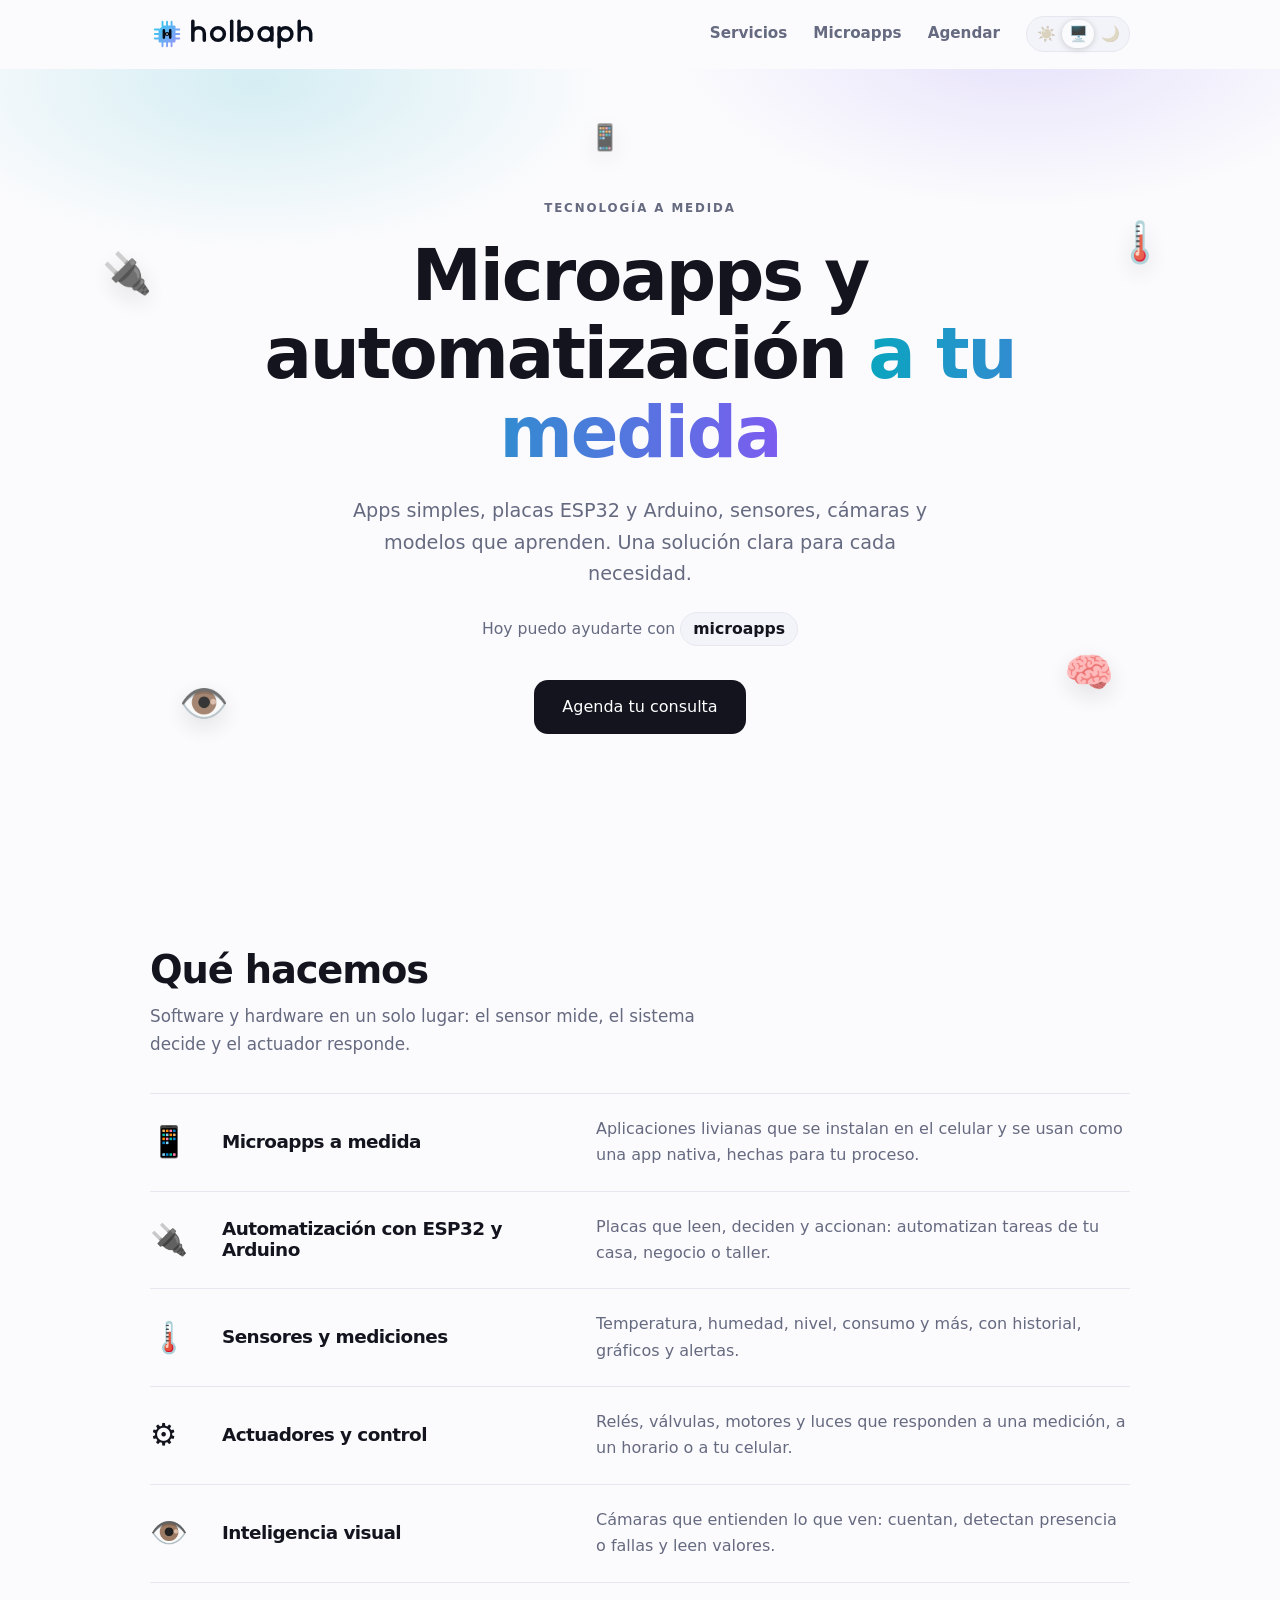
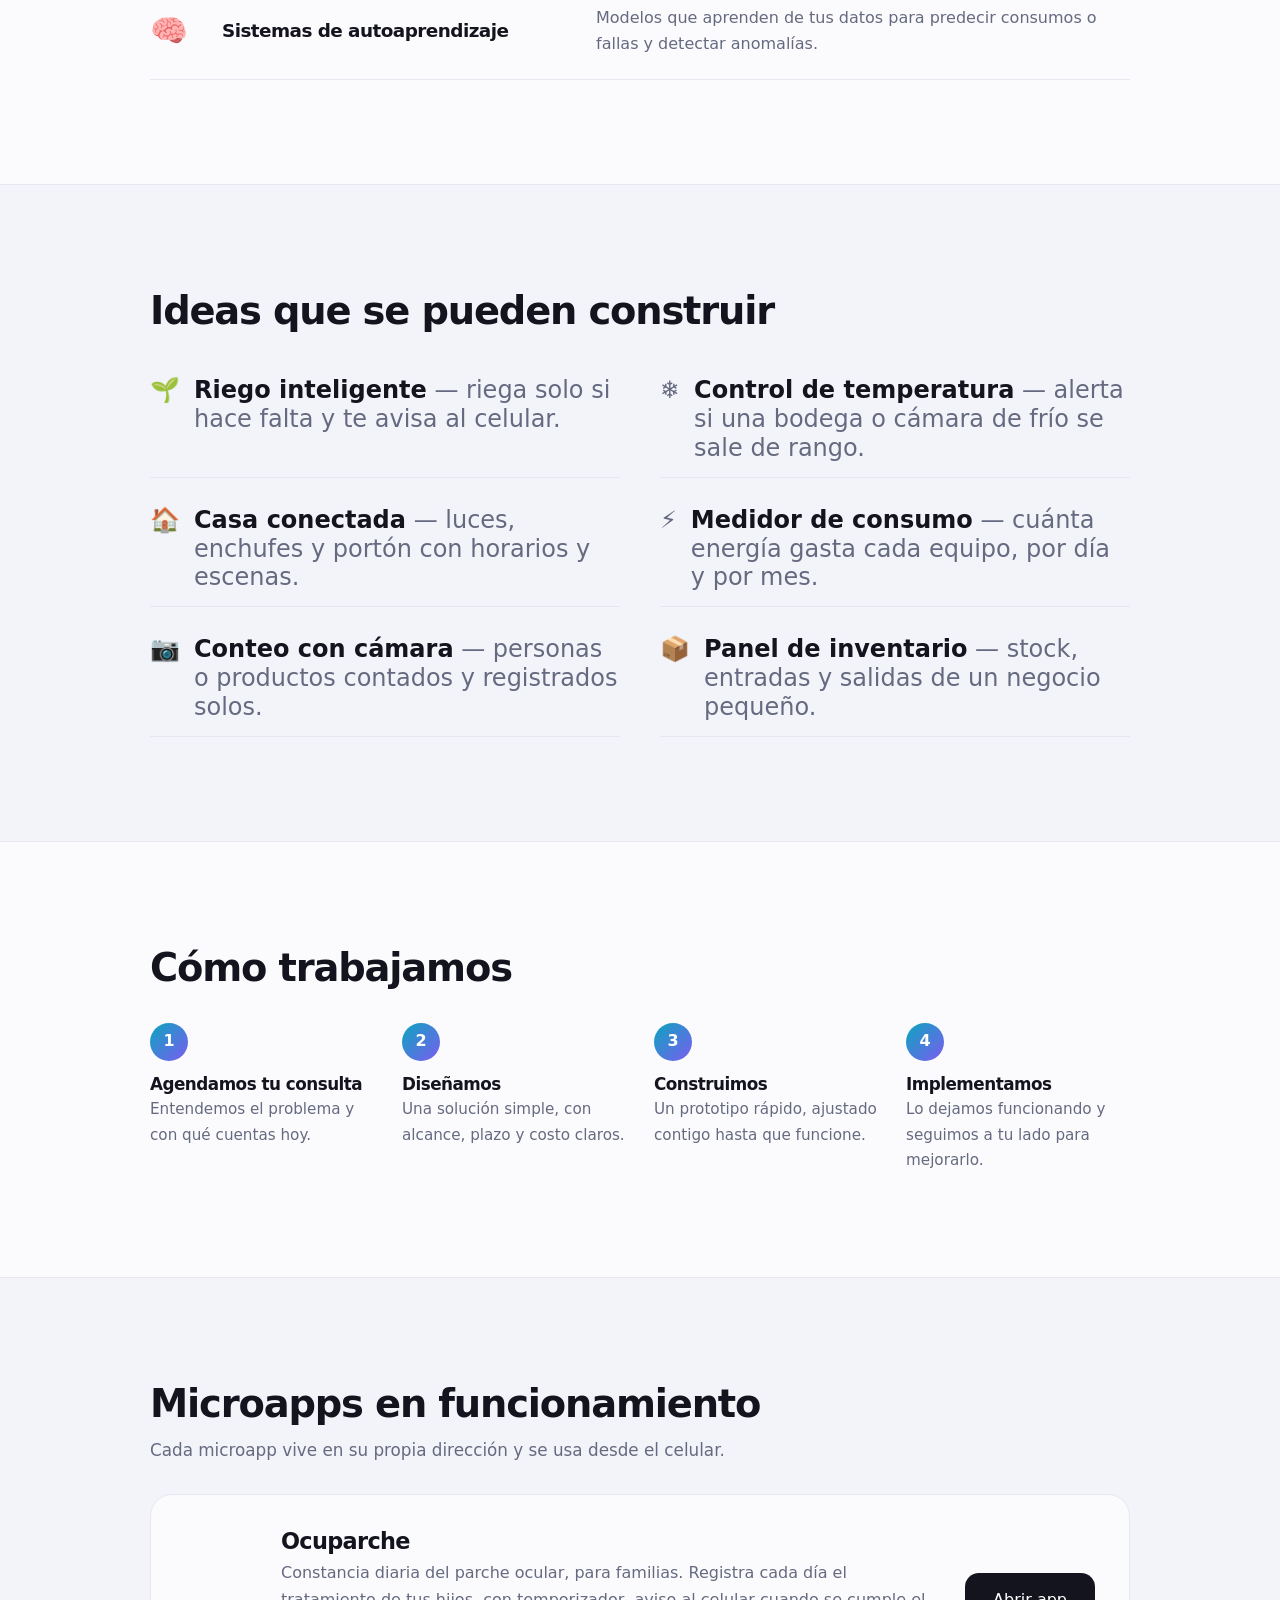
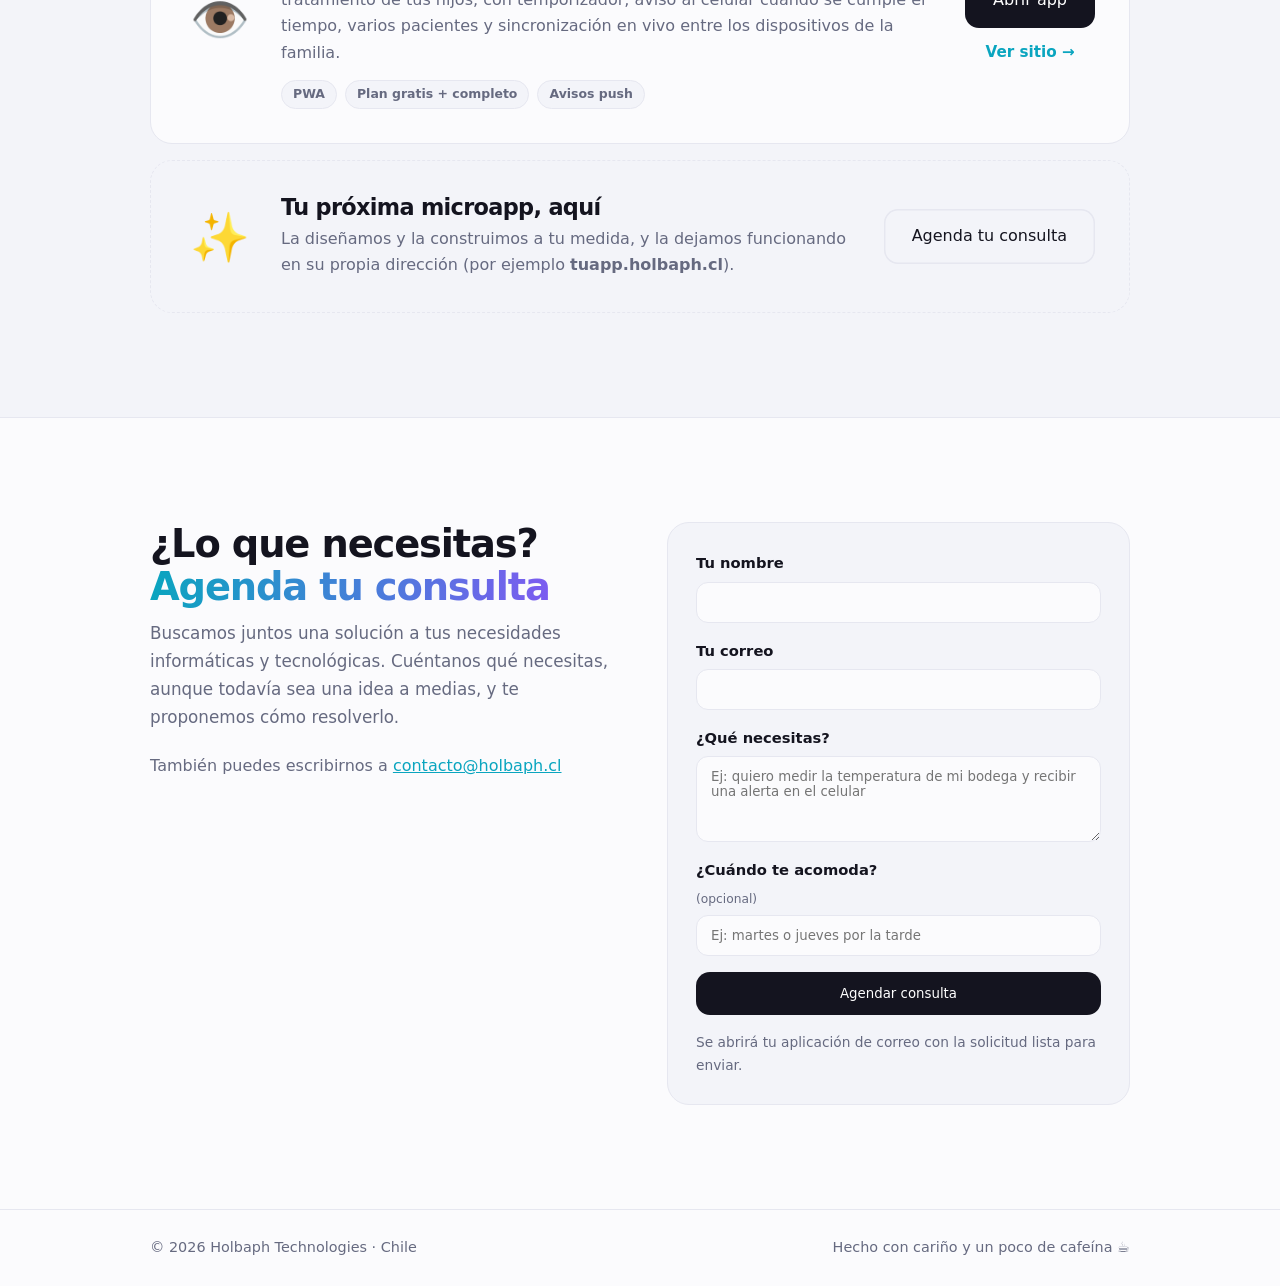
==== commit 8f0463b9: "Actualiza la landing" ====
--- a/index.html
+++ b/index.html
@@ -5,8 +5,9 @@
 <meta name="viewport" content="width=device-width, initial-scale=1">
 <title>Holbaph Technologies — Microapps y automatización con ESP32, Arduino, sensores e inteligencia visual</title>
 <meta name="description" content="Microapps a medida y automatización con ESP32, Arduino, sensores, actuadores, mediciones, inteligencia visual y sistemas de autoaprendizaje. Agenda tu consulta y buscamos una solución a tus necesidades informáticas y tecnológicas.">
-<meta name="theme-color" content="#070b14">
-<meta name="color-scheme" content="dark">
+<meta name="theme-color" content="#fbfbfd" media="(prefers-color-scheme: light)">
+<meta name="theme-color" content="#0d0f17" media="(prefers-color-scheme: dark)">
+<meta name="color-scheme" content="light dark">
 <meta http-equiv="Content-Security-Policy" content="default-src 'self'; script-src 'self'; style-src 'self' 'unsafe-inline'; img-src 'self' data:; font-src 'none'; connect-src 'none'; object-src 'none'; media-src 'none'; frame-src 'none'; base-uri 'none'; form-action 'none'">
 <meta name="referrer" content="strict-origin-when-cross-origin">
 <meta property="og:type" content="website">
@@ -30,22 +31,22 @@
 <body>
 
 <a class="saltar" href="#contenido">Saltar al contenido</a>
-<div class="progreso" id="progreso" aria-hidden="true"></div>
 
 <header class="cabecera">
-  <div class="contenedor cabecera-fila">
+  <div class="w cabecera-fila">
     <a class="marca" href="#inicio" aria-label="Holbaph Technologies, ir al inicio">
-      <img class="marca-img" src="logo/holbaph-compacto-oscuro.svg" alt="Holbaph Technologies" height="42">
+      <img class="logo-claro" src="logo/holbaph-compacto-claro.svg" alt="Holbaph Technologies" height="34">
+      <img class="logo-oscuro" src="logo/holbaph-compacto-oscuro.svg" alt="" height="34" aria-hidden="true">
     </a>
-    <button class="menu-boton" id="menuBoton" aria-label="Abrir menú" aria-expanded="false" aria-controls="menu">
-      <span></span><span></span><span></span>
-    </button>
-    <nav class="menu" id="menu" aria-label="Principal">
-      <a href="#servicios"><b>01</b> Servicios</a>
-      <a href="#ejemplos"><b>02</b> Ejemplos</a>
-      <a href="#proceso"><b>03</b> Proceso</a>
-      <a href="#proyectos"><b>04</b> Microapps</a>
-      <a class="boton boton-chico" href="#contacto">Agendar</a>
+    <nav class="menu" aria-label="Principal">
+      <a class="enlace" href="#servicios">Servicios</a>
+      <a class="enlace" href="#microapps">Microapps</a>
+      <a class="enlace" href="#contacto">Agendar</a>
+      <div class="tema" role="group" aria-label="Apariencia">
+        <button type="button" data-tema="claro" aria-label="Fondo claro" title="Fondo claro">☀️</button>
+        <button type="button" data-tema="auto" aria-label="Automático (según tu dispositivo)" title="Automático">🖥️</button>
+        <button type="button" data-tema="oscuro" aria-label="Fondo oscuro" title="Fondo oscuro">🌙</button>
+      </div>
     </nav>
   </div>
 </header>
@@ -54,250 +55,118 @@
 
   <!-- ===== Portada ===== -->
   <section class="portada" id="inicio">
-    <canvas class="circuitos" id="circuitos" aria-hidden="true"></canvas>
-    <div class="contenedor portada-grid">
-      <div class="portada-texto">
-        <p class="rotulo"><span class="led"></span> Tecnología a medida</p>
-        <h1>Microapps y automatización <span class="cian">a tu medida</span><span class="cursor" aria-hidden="true">_</span></h1>
-        <p class="bajada">Creamos <strong>microapps a medida</strong> y soluciones de automatización con <strong>ESP32</strong>, <strong>Arduino</strong>, <strong>sensores</strong> y <strong>actuadores</strong>, además de <strong>inteligencia visual</strong> y <strong>sistemas de autoaprendizaje</strong>. Sistemas pequeños, claros y bien hechos, que resuelven un problema real.</p>
-        <div class="acciones">
-          <a class="boton" href="#contacto">Agenda tu consulta <span aria-hidden="true">▸</span></a>
-          <a class="boton boton-borde" href="#servicios">Ver qué hacemos</a>
-        </div>
-        <p class="eslogan">¿Lo que necesitas? <b>Agenda tu consulta</b> y buscamos una solución a tus necesidades informáticas y tecnológicas.</p>
-        <ul class="specs" aria-label="Tecnologías">
-          <li>ESP32</li><li>Arduino</li><li>Sensores</li><li>Actuadores</li><li>Visión</li><li>Autoaprendizaje</li><li>PWA</li>
-        </ul>
-      </div>
+    <span class="flota f1" aria-hidden="true">🔌</span>
+    <span class="flota f2" aria-hidden="true">🌡️</span>
+    <span class="flota f3" aria-hidden="true">👁️</span>
+    <span class="flota f4" aria-hidden="true">🧠</span>
+    <span class="flota f5" aria-hidden="true">📱</span>
+    <div class="w portada-int">
+      <p class="mini aparece">Tecnología a medida</p>
+      <h1 class="aparece">Microapps y automatización <span class="grad">a tu medida</span></h1>
+      <p class="sub aparece">Apps simples, placas ESP32 y Arduino, sensores, cámaras y modelos que aprenden. Una solución clara para cada necesidad.</p>
+      <p class="rotor aparece" aria-live="off">Hoy puedo ayudarte con <b id="rotor">microapps</b></p>
+      <a class="boton aparece" href="#contacto">Agenda tu consulta</a>
+    </div>
+  </section>
 
-      <div class="portada-panel">
-        <div class="consola" role="img" aria-label="Ejemplo de monitor serial de una placa ESP32 enviando lecturas">
-          <div class="consola-barra"><i></i><i></i><i></i><span>serial monitor · esp32-holbaph · 115200 baud</span></div>
-          <pre class="consola-cuerpo" id="consola" aria-hidden="true"><span class="c-cmd">&gt; boot holbaph-esp32 v1.0</span>
-<span class="c-ok">[ OK ]</span> wifi conectado  →  holbaph.cl
-<span class="c-ok">[ OK ]</span> sensor DHT22   temp=23.4°C hum=48%
-<span class="c-ok">[ OK ]</span> relé canal 1   estado=ON
-<span class="c-ok">[ OK ]</span> POST /api/lectura  →  200
-<span class="c-cmd">&gt; sistema listo</span></pre>
-        </div>
-
-        <div class="lecturas" aria-label="Lecturas de ejemplo (simuladas)">
-          <div class="lectura" data-sensor="temp" data-base="23.4" data-var="0.25" data-dec="1">
-            <span class="lectura-nombre">TEMPERATURA</span>
-            <span class="lectura-valor"><b>23.4</b><small>°C</small></span>
-            <svg viewBox="0 0 120 34" preserveAspectRatio="none" aria-hidden="true"><polyline points=""/></svg>
-          </div>
-          <div class="lectura" data-sensor="hum" data-base="48" data-var="0.7" data-dec="0">
-            <span class="lectura-nombre">HUMEDAD</span>
-            <span class="lectura-valor"><b>48</b><small>%</small></span>
-            <svg viewBox="0 0 120 34" preserveAspectRatio="none" aria-hidden="true"><polyline points=""/></svg>
-          </div>
-          <div class="lectura" data-sensor="w" data-base="312" data-var="9" data-dec="0">
-            <span class="lectura-nombre">CONSUMO</span>
-            <span class="lectura-valor"><b>312</b><small>W</small></span>
-            <svg viewBox="0 0 120 34" preserveAspectRatio="none" aria-hidden="true"><polyline points=""/></svg>
-          </div>
-        </div>
-        <p class="demo-nota">Datos de demostración simulados</p>
+  <!-- ===== Servicios ===== -->
+  <section class="seccion" id="servicios">
+    <div class="w">
+      <h2 class="reveal">Qué hacemos</h2>
+      <p class="intro reveal">Software y hardware en un solo lugar: el sensor mide, el sistema decide y el actuador responde.</p>
+      <div class="lista">
+        <div class="fila reveal"><span class="emo">📱</span><h3>Microapps a medida</h3><p>Aplicaciones livianas que se instalan en el celular y se usan como una app nativa, hechas para tu proceso.</p></div>
+        <div class="fila reveal"><span class="emo">🔌</span><h3>Automatización con ESP32 y Arduino</h3><p>Placas que leen, deciden y accionan: automatizan tareas de tu casa, negocio o taller.</p></div>
+        <div class="fila reveal"><span class="emo">🌡️</span><h3>Sensores y mediciones</h3><p>Temperatura, humedad, nivel, consumo y más, con historial, gráficos y alertas.</p></div>
+        <div class="fila reveal"><span class="emo">⚙️</span><h3>Actuadores y control</h3><p>Relés, válvulas, motores y luces que responden a una medición, a un horario o a tu celular.</p></div>
+        <div class="fila reveal"><span class="emo">👁️</span><h3>Inteligencia visual</h3><p>Cámaras que entienden lo que ven: cuentan, detectan presencia o fallas y leen valores.</p></div>
+        <div class="fila reveal"><span class="emo">🧠</span><h3>Sistemas de autoaprendizaje</h3><p>Modelos que aprenden de tus datos para predecir consumos o fallas y detectar anomalías.</p></div>
       </div>
     </div>
   </section>
 
-  <!-- ===== Cinta de protocolos ===== -->
-  <div class="cinta" aria-hidden="true">
-    <div class="cinta-pista">
-      <span>ESP32</span><span>Arduino</span><span>WiFi</span><span>Bluetooth LE</span><span>MQTT</span><span>I²C</span><span>SPI</span><span>UART</span><span>PWM</span><span>ADC</span><span>GPIO</span><span>Visión por computador</span><span>Machine Learning</span><span>TinyML</span>
-      <span>ESP32</span><span>Arduino</span><span>WiFi</span><span>Bluetooth LE</span><span>MQTT</span><span>I²C</span><span>SPI</span><span>UART</span><span>PWM</span><span>ADC</span><span>GPIO</span><span>Visión por computador</span><span>Machine Learning</span><span>TinyML</span>
-    </div>
-  </div>
-
-  <!-- ===== Servicios ===== -->
-  <section class="seccion" id="servicios">
-    <div class="contenedor">
-      <header class="seccion-cab">
-        <p class="indice">01 // SERVICIOS</p>
-        <h2>De la placa a la pantalla</h2>
-        <p class="seccion-bajada">Software y hardware en un solo lugar: el sensor mide, el sistema decide y el actuador responde.</p>
-      </header>
-
-      <div class="modulos">
-        <article class="modulo reveal"><div class="modulo-int">
-          <span class="mod-id">MOD-01</span>
-          <div class="icono-caja"><svg viewBox="0 0 24 24" aria-hidden="true"><rect x="7" y="2.5" width="10" height="19" rx="2.5"/><path d="M11 18.5h2"/></svg></div>
-          <h3>Microapps a medida</h3>
-          <p>Aplicaciones web livianas que se instalan en el celular y se usan como una app nativa, hechas para tu proceso: registros, controles, formularios y paneles.</p>
-          <ul class="mod-tags"><li>PWA</li><li>Web</li><li>Offline</li></ul>
-        </div></article>
-
-        <article class="modulo reveal"><div class="modulo-int">
-          <span class="mod-id">MOD-02</span>
-          <div class="icono-caja"><svg viewBox="0 0 24 24" aria-hidden="true"><rect x="6" y="6" width="12" height="12" rx="2"/><path d="M9 3v3M12 3v3M15 3v3M9 18v3M12 18v3M15 18v3M3 9h3M3 12h3M3 15h3M18 9h3M18 12h3M18 15h3"/></svg></div>
-          <h3>Automatización con ESP32 y Arduino</h3>
-          <p>Placas ESP32 y Arduino que leen, deciden y accionan: automatizan tareas de tu casa, negocio o taller, con WiFi, Bluetooth o conexión directa.</p>
-          <ul class="mod-tags"><li>ESP32</li><li>Arduino</li><li>WiFi</li></ul>
-        </div></article>
-
-        <article class="modulo reveal"><div class="modulo-int">
-          <span class="mod-id">MOD-03</span>
-          <div class="icono-caja"><svg viewBox="0 0 24 24" aria-hidden="true"><path d="M4 16a8 8 0 1 1 16 0"/><path d="M12 16l4-5"/><circle cx="12" cy="16" r="1.2"/></svg></div>
-          <h3>Sensores y mediciones</h3>
-          <p>Temperatura, humedad, nivel, movimiento, consumo eléctrico y más. Medimos, guardamos el historial y te mostramos gráficos y alertas.</p>
-          <ul class="mod-tags"><li>Tiempo real</li><li>Historial</li><li>Alertas</li></ul>
-        </div></article>
-
-        <article class="modulo reveal"><div class="modulo-int">
-          <span class="mod-id">MOD-04</span>
-          <div class="icono-caja"><svg viewBox="0 0 24 24" aria-hidden="true"><circle cx="12" cy="12" r="3"/><path d="M12 2v3M12 19v3M2 12h3M19 12h3M4.9 4.9 7 7M17 17l2.1 2.1M4.9 19.1 7 17M17 7l2.1-2.1"/></svg></div>
-          <h3>Actuadores y control</h3>
-          <p>Relés, válvulas, motores y luces que responden a una medición, a un horario o a tu celular: riego, climatización, portones, iluminación.</p>
-          <ul class="mod-tags"><li>Relés</li><li>Motores</li><li>Horarios</li></ul>
-        </div></article>
-
-        <article class="modulo reveal"><div class="modulo-int">
-          <span class="mod-id">MOD-05</span>
-          <div class="icono-caja"><svg viewBox="0 0 24 24" aria-hidden="true"><path d="M2 12s3.6-7 10-7 10 7 10 7-3.6 7-10 7S2 12 2 12z"/><circle cx="12" cy="12" r="3"/></svg></div>
-          <h3>Inteligencia visual</h3>
-          <p>Cámaras que entienden lo que ven: contar personas o productos, detectar presencia o fallas y leer valores desde imágenes.</p>
-          <ul class="mod-tags"><li>Cámara</li><li>Detección</li><li>Conteo</li></ul>
-        </div></article>
-
-        <article class="modulo reveal"><div class="modulo-int">
-          <span class="mod-id">MOD-06</span>
-          <div class="icono-caja"><svg viewBox="0 0 24 24" aria-hidden="true"><circle cx="5" cy="6" r="2"/><circle cx="5" cy="18" r="2"/><circle cx="12" cy="12" r="2"/><circle cx="19" cy="6" r="2"/><circle cx="19" cy="18" r="2"/><path d="M7 6l3.2 4.6M7 18l3.2-4.6M14 11l3.3-3.7M14 13l3.3 3.7"/></svg></div>
-          <h3>Sistemas de autoaprendizaje</h3>
-          <p>Modelos que aprenden de tus propios datos: predicen consumos o fallas, detectan comportamientos anómalos y mejoran con el tiempo.</p>
-          <ul class="mod-tags"><li>Predicción</li><li>Anomalías</li><li>ML</li></ul>
-        </div></article>
-      </div>
-    </div>
-  </section>
-
-  <!-- ===== Ejemplos (hoja de datos) ===== -->
-  <section class="seccion seccion-alt" id="ejemplos">
-    <div class="contenedor">
-      <header class="seccion-cab">
-        <p class="indice">02 // EJEMPLOS</p>
-        <h2>Ideas que se pueden construir</h2>
-        <p class="seccion-bajada">Como en una hoja de datos: qué mide, qué controla y qué recibes. (Los pines son ilustrativos.)</p>
-      </header>
-
-      <div class="tabla-marco reveal">
-        <table class="datasheet">
-          <thead><tr><th>Pin</th><th>Caso de uso</th><th>Cómo funciona</th><th>Resultado</th></tr></thead>
-          <tbody>
-            <tr><td data-k="Pin"><code>GPIO 04</code></td><td data-k="Caso"><strong>Riego inteligente</strong></td><td data-k="Funciona">Sensor de humedad de suelo → relé de la bomba</td><td data-k="Resultado">Riega solo si hace falta y avisa al celular</td></tr>
-            <tr><td data-k="Pin"><code>GPIO 05</code></td><td data-k="Caso"><strong>Control de temperatura</strong></td><td data-k="Funciona">Sonda en bodega, sala o cámara de frío</td><td data-k="Resultado">Alerta si la temperatura sale de rango</td></tr>
-            <tr><td data-k="Pin"><code>GPIO 12</code></td><td data-k="Caso"><strong>Casa conectada</strong></td><td data-k="Funciona">Relés en luces, enchufes y portón</td><td data-k="Resultado">Escenas, horarios y control desde el celular</td></tr>
-            <tr><td data-k="Pin"><code>ADC 34</code></td><td data-k="Caso"><strong>Medidor de consumo</strong></td><td data-k="Funciona">Sensor de corriente por equipo</td><td data-k="Resultado">Gráficos de energía por día y por mes</td></tr>
-            <tr><td data-k="Pin"><code>CAM 0</code></td><td data-k="Caso"><strong>Inteligencia visual</strong></td><td data-k="Funciona">Cámara con un modelo que reconoce o cuenta</td><td data-k="Resultado">Conteo de personas o productos, o aviso ante una falla</td></tr>
-            <tr><td data-k="Pin"><code>ML</code></td><td data-k="Caso"><strong>Autoaprendizaje</strong></td><td data-k="Funciona">Modelo que aprende de tus datos históricos</td><td data-k="Resultado">Predice consumos, demanda o fallas antes de que ocurran</td></tr>
-            <tr><td data-k="Pin"><code>HTTPS 443</code></td><td data-k="Caso"><strong>Panel de inventario</strong></td><td data-k="Funciona">Microapp web instalable (PWA)</td><td data-k="Resultado">Stock, entradas y salidas de un negocio pequeño</td></tr>
-          </tbody>
-        </table>
+  <!-- ===== Ejemplos ===== -->
+  <section class="seccion alt" id="ejemplos">
+    <div class="w">
+      <h2 class="reveal">Ideas que se pueden construir</h2>
+      <div class="ideas">
+        <p class="reveal"><span>🌱</span><span><b>Riego inteligente</b> — riega solo si hace falta y te avisa al celular.</span></p>
+        <p class="reveal"><span>❄️</span><span><b>Control de temperatura</b> — alerta si una bodega o cámara de frío se sale de rango.</span></p>
+        <p class="reveal"><span>🏠</span><span><b>Casa conectada</b> — luces, enchufes y portón con horarios y escenas.</span></p>
+        <p class="reveal"><span>⚡</span><span><b>Medidor de consumo</b> — cuánta energía gasta cada equipo, por día y por mes.</span></p>
+        <p class="reveal"><span>📷</span><span><b>Conteo con cámara</b> — personas o productos contados y registrados solos.</span></p>
+        <p class="reveal"><span>📦</span><span><b>Panel de inventario</b> — stock, entradas y salidas de un negocio pequeño.</span></p>
       </div>
     </div>
   </section>
 
   <!-- ===== Proceso ===== -->
   <section class="seccion" id="proceso">
-    <div class="contenedor">
-      <header class="seccion-cab">
-        <p class="indice">03 // PROCESO</p>
-        <h2>Simple, rápido y contigo en el centro</h2>
-      </header>
-
-      <ol class="pipeline" id="pipeline">
-        <li><span class="pad">1</span><span class="fase">FASE 1 / 4</span><h3>Agendamos tu consulta</h3><p>Entendemos el problema, qué quieres lograr y con qué cuentas hoy.</p></li>
-        <li><span class="pad">2</span><span class="fase">FASE 2 / 4</span><h3>Diseñamos</h3><p>Te proponemos una solución simple, con alcance, plazo y costo claros.</p></li>
-        <li><span class="pad">3</span><span class="fase">FASE 3 / 4</span><h3>Construimos</h3><p>Armamos un prototipo rápido y lo ajustamos contigo hasta que funcione como necesitas.</p></li>
-        <li><span class="pad">4</span><span class="fase">FASE 4 / 4</span><h3>Implementamos y acompañamos</h3><p>Lo dejamos funcionando y seguimos disponibles para ajustarlo y mejorarlo.</p></li>
+    <div class="w">
+      <h2 class="reveal">Cómo trabajamos</h2>
+      <ol class="pasos">
+        <li class="reveal"><span class="n">1</span><h3>Agendamos tu consulta</h3><p>Entendemos el problema y con qué cuentas hoy.</p></li>
+        <li class="reveal"><span class="n">2</span><h3>Diseñamos</h3><p>Una solución simple, con alcance, plazo y costo claros.</p></li>
+        <li class="reveal"><span class="n">3</span><h3>Construimos</h3><p>Un prototipo rápido, ajustado contigo hasta que funcione.</p></li>
+        <li class="reveal"><span class="n">4</span><h3>Implementamos</h3><p>Lo dejamos funcionando y seguimos a tu lado para mejorarlo.</p></li>
       </ol>
-
-      <ul class="garantias">
-        <li class="reveal"><span class="led"></span><div><strong>Hecho a tu medida</strong><span>Sin pagar por funciones que no vas a usar.</span></div></li>
-        <li class="reveal"><span class="led"></span><div><strong>Primero conversamos</strong><span>La consulta aclara la necesidad antes de construir nada.</span></div></li>
-        <li class="reveal"><span class="led"></span><div><strong>Hardware + software</strong><span>Un solo equipo para todo el sistema, de punta a punta.</span></div></li>
-      </ul>
     </div>
   </section>
 
   <!-- ===== Microapps ===== -->
-  <section class="seccion seccion-alt" id="proyectos">
-    <div class="contenedor">
-      <header class="seccion-cab">
-        <p class="indice">04 // MICROAPPS</p>
-        <h2>Microapps en funcionamiento</h2>
-        <p class="seccion-bajada">Cada microapp vive en su propia dirección y se usa desde el celular. Estas son algunas; sumamos nuevas todo el tiempo.</p>
-      </header>
+  <section class="seccion alt" id="microapps">
+    <div class="w">
+      <h2 class="reveal">Microapps en funcionamiento</h2>
+      <p class="intro reveal">Cada microapp vive en su propia dirección y se usa desde el celular.</p>
 
-      <!-- Para agregar una microapp: duplica un bloque .app-ventana (y cambia título, texto, chips y enlace). -->
-      <div class="app-ventana reveal">
-        <div class="app-barra">
-          <span class="app-estado"><span class="led led-verde"></span> ONLINE</span>
-          <span class="app-url">holbaph.github.io/ocuparche</span>
-          <span class="app-tipo">PWA · plan gratis + plan completo</span>
+      <!-- Para agregar una microapp: duplica un bloque .app (y cambia emoji, título, texto y enlaces). -->
+      <div class="app reveal">
+        <span class="emo grande">👁️</span>
+        <div class="app-txt">
+          <h3>Ocuparche</h3>
+          <p>Constancia diaria del parche ocular, para familias. Registra cada día el tratamiento de tus hijos, con temporizador, aviso al celular cuando se cumple el tiempo, varios pacientes y sincronización en vivo entre los dispositivos de la familia.</p>
+          <p class="etiq"><span>PWA</span><span>Plan gratis + completo</span><span>Avisos push</span></p>
         </div>
-        <div class="app-cuerpo">
-          <div class="app-info">
-            <h3>Ocuparche</h3>
-            <p>Constancia diaria del parche ocular, para familias. Registra cada día el tratamiento de tus hijos, con temporizador, aviso al celular cuando se cumple el tiempo, varios pacientes y sincronización en vivo entre los dispositivos de la familia. Se instala en el celular como una app.</p>
-            <ul class="specs specs-chicos"><li>PWA</li><li>Cloudflare Workers</li><li>D1</li><li>WebSocket</li><li>Push</li></ul>
-            <div class="acciones">
-              <a class="boton boton-chico" href="https://ocuparche-api.pablo-hernandez003.workers.dev/app.html" rel="noopener">Abrir app <span aria-hidden="true">▸</span></a>
-              <a class="boton boton-borde boton-chico" href="https://holbaph.github.io/ocuparche/" rel="noopener">Ver sitio</a>
-            </div>
-          </div>
-          <div class="app-visual" aria-hidden="true">
-            <div class="telefono">
-              <div class="telefono-barra"></div>
-              <div class="mini-tarjeta"><span>Hoy</span><strong>2 h 30 min</strong></div>
-              <div class="mini-progreso"><i class="p62"></i></div>
-              <div class="semana"><b class="ok">L</b><b class="ok">M</b><b class="ok">M</b><b class="ok">J</b><b class="hoy">V</b><b>S</b><b>D</b></div>
-              <div class="mini-fila"><span>Temporizador</span><b class="ok">En curso</b></div>
-              <div class="mini-fila"><span>Aviso al celular</span><b class="ok">Activo</b></div>
-            </div>
-          </div>
+        <div class="app-acc">
+          <a class="boton" href="https://ocuparche-api.pablo-hernandez003.workers.dev/app.html" rel="noopener">Abrir app</a>
+          <a class="enlace-sec" href="https://holbaph.github.io/ocuparche/" rel="noopener">Ver sitio →</a>
         </div>
       </div>
 
-      <div class="slot reveal">
-        <div class="slot-chip" aria-hidden="true"><i></i><i></i><i></i><i></i></div>
-        <div class="slot-texto">
-          <p class="indice">SLOT LIBRE</p>
+      <div class="app libre reveal">
+        <span class="emo grande">✨</span>
+        <div class="app-txt">
           <h3>Tu próxima microapp, aquí</h3>
-          <p>La diseñamos y la construimos a tu medida, y la dejamos funcionando en su propia dirección (por ejemplo <strong>tuapp.holbaph.cl</strong>).</p>
+          <p>La diseñamos y la construimos a tu medida, y la dejamos funcionando en su propia dirección (por ejemplo <b>tuapp.holbaph.cl</b>).</p>
         </div>
-        <a class="boton" href="#contacto">Agenda tu consulta <span aria-hidden="true">▸</span></a>
+        <div class="app-acc"><a class="boton sec" href="#contacto">Agenda tu consulta</a></div>
       </div>
     </div>
   </section>
 
   <!-- ===== Contacto ===== -->
-  <section class="seccion contacto" id="contacto">
-    <div class="contenedor contacto-grid">
-      <div>
-        <p class="indice">05 // AGENDA</p>
-        <h2>¿Lo que necesitas? Agenda tu consulta</h2>
-        <p class="seccion-bajada">Buscamos juntos una solución a tus necesidades informáticas y tecnológicas. Cuéntanos qué necesitas, aunque todavía sea una idea a medias, y te proponemos cómo resolverlo.</p>
-        <p class="contacto-directo">También puedes escribirnos a <a id="correoDirecto" href="mailto:contacto@holbaph.cl">contacto@holbaph.cl</a></p>
+  <section class="seccion" id="contacto">
+    <div class="w contacto">
+      <div class="reveal">
+        <h2>¿Lo que necesitas? <span class="grad">Agenda tu consulta</span></h2>
+        <p class="intro">Buscamos juntos una solución a tus necesidades informáticas y tecnológicas. Cuéntanos qué necesitas, aunque todavía sea una idea a medias, y te proponemos cómo resolverlo.</p>
+        <p class="directo">También puedes escribirnos a <a id="correoDirecto" href="mailto:contacto@holbaph.cl">contacto@holbaph.cl</a></p>
       </div>
-
-      <form class="formulario" id="formContacto" novalidate>
-        <div class="formulario-barra"><i></i><i></i><i></i><span>agendar_consulta.sh</span></div>
-        <label><span>&gt; nombre</span>
+      <form class="form reveal" id="formContacto" novalidate>
+        <label>Tu nombre
           <input type="text" name="nombre" autocomplete="name" required>
         </label>
-        <label><span>&gt; correo</span>
+        <label>Tu correo
           <input type="email" name="correo" autocomplete="email" required>
         </label>
-        <label><span>&gt; que_necesitas</span>
-          <textarea name="mensaje" rows="5" placeholder="Ej: quiero medir la temperatura de mi bodega y recibir una alerta en el celular" required></textarea>
+        <label>¿Qué necesitas?
+          <textarea name="mensaje" rows="4" placeholder="Ej: quiero medir la temperatura de mi bodega y recibir una alerta en el celular" required></textarea>
         </label>
-        <label><span>&gt; cuando_te_acomoda (opcional)</span>
+        <label>¿Cuándo te acomoda? <small>(opcional)</small>
           <input type="text" name="cuando" placeholder="Ej: martes o jueves por la tarde">
         </label>
-        <button class="boton boton-ancho" type="submit">Agendar consulta <span aria-hidden="true">▸</span></button>
-        <p class="formulario-nota" id="formNota" role="status" aria-live="polite">Se abrirá tu aplicación de correo con la solicitud lista para enviar.</p>
+        <button class="boton ancho" type="submit">Agendar consulta</button>
+        <p class="nota" id="formNota" role="status" aria-live="polite">Se abrirá tu aplicación de correo con la solicitud lista para enviar.</p>
       </form>
     </div>
   </section>
@@ -305,9 +174,9 @@
 </main>
 
 <footer class="pie">
-  <div class="contenedor pie-fila">
+  <div class="w pie-fila">
     <span>© <span id="anio">2026</span> Holbaph Technologies · Chile</span>
-    <span class="pie-lema"><span class="led led-verde"></span> Microapps, ESP32, Arduino, visión y autoaprendizaje a medida</span>
+    <span>Hecho con cariño y un poco de cafeína ☕</span>
   </div>
 </footer>
 
--- a/css/landing.css
+++ b/css/landing.css
@@ -1,322 +1,165 @@
-/* Landing de Holbaph Technologies — estética de ingeniería electrónica (PCB, hoja de datos, monitor serial).
-   Sin librerías ni fuentes externas: carga rápida y compatible con una CSP estricta. */
+/* Landing de Holbaph Technologies — minimalista, con fondo elegible (claro / oscuro / automático) y
+   animaciones suaves. Sin librerías ni fuentes externas (carga rápida, compatible con una CSP estricta). */
 :root {
-  --bg: #070b14;
-  --bg2: #0a1020;
-  --panel: #0d1526;
-  --linea: #1a2740;
-  --cian: #22d3ee;
-  --violeta: #a78bfa;
-  --texto: #eef2fb;
-  --suave: #8fa0c2;
-  --ok: #34d399;
-  --pend: #fb7185;
-  --mono: ui-monospace, "Cascadia Code", "SF Mono", Menlo, Consolas, "Liberation Mono", monospace;
-  --ancho: 1140px;
-  --bisel: 20px;
+  --bg: #fbfbfd; --bg2: #f3f4f9; --tinta: #14141f; --suave: #666a80; --linea: #e6e7f0;
+  --cian: #0aa5bf; --violeta: #7c5cf0; --boton: #14141f; --boton-txt: #fff; --sombra: 0 14px 34px rgba(20, 20, 40, .10);
+  --ancho: 980px;
+}
+:root[data-tema="oscuro"] {
+  --bg: #0d0f17; --bg2: #11141f; --tinta: #eef0fa; --suave: #9aa0bd; --linea: #23273a;
+  --cian: #22d3ee; --violeta: #a78bfa; --boton: #eef0fa; --boton-txt: #0d0f17; --sombra: 0 14px 34px rgba(0, 0, 0, .45);
+}
+@media (prefers-color-scheme: dark) {
+  :root:not([data-tema="claro"]):not([data-tema="oscuro"]) {
+    --bg: #0d0f17; --bg2: #11141f; --tinta: #eef0fa; --suave: #9aa0bd; --linea: #23273a;
+    --cian: #22d3ee; --violeta: #a78bfa; --boton: #eef0fa; --boton-txt: #0d0f17; --sombra: 0 14px 34px rgba(0, 0, 0, .45);
+  }
 }
 
 * { box-sizing: border-box; }
-html { scroll-behavior: smooth; scroll-padding-top: 78px; -webkit-text-size-adjust: 100%; color-scheme: dark; }
+html { scroll-behavior: smooth; scroll-padding-top: 76px; -webkit-text-size-adjust: 100%; }
 body {
-  margin: 0; background: var(--bg); color: var(--texto);
-  font-family: system-ui, -apple-system, "Segoe UI", Roboto, "Helvetica Neue", Arial, sans-serif;
-  line-height: 1.6; -webkit-font-smoothing: antialiased; overflow-x: hidden;
+  margin: 0; background: var(--bg); color: var(--tinta);
+  font-family: ui-rounded, "SF Pro Rounded", "Nunito", "Segoe UI", system-ui, -apple-system, sans-serif;
+  line-height: 1.65; -webkit-font-smoothing: antialiased; overflow-x: hidden;
+  transition: background .35s ease, color .35s ease;
 }
-h1, h2, h3 { margin: 0; line-height: 1.12; letter-spacing: -0.02em; }
+h1, h2, h3 { margin: 0; line-height: 1.12; letter-spacing: -.03em; }
 p { margin: 0; }
 a { color: var(--cian); }
-img, svg, canvas { max-width: 100%; display: block; }
-::selection { background: var(--cian); color: #04222b; }
-:focus-visible { outline: 2px solid var(--cian); outline-offset: 3px; }
-.contenedor { width: min(100% - 40px, var(--ancho)); margin-inline: auto; }
-.saltar { position: absolute; left: -999px; top: 8px; background: var(--cian); color: #04222b; padding: 10px 14px; z-index: 100; font-weight: 700; }
+img { max-width: 100%; display: block; }
+::selection { background: var(--violeta); color: #fff; }
+:focus-visible { outline: 2px solid var(--cian); outline-offset: 3px; border-radius: 6px; }
+.w { width: min(100% - 44px, var(--ancho)); margin-inline: auto; }
+.saltar { position: absolute; left: -999px; top: 8px; background: var(--boton); color: var(--boton-txt); padding: 10px 14px; border-radius: 8px; z-index: 100; }
 .saltar:focus { left: 12px; }
-
-/* Barra de progreso de lectura */
-.progreso { position: fixed; inset: 0 0 auto 0; height: 3px; z-index: 80; background: linear-gradient(90deg, var(--cian), var(--violeta)); transform-origin: left; transform: scaleX(0); box-shadow: 0 0 12px var(--cian); }
-
-/* LED indicador */
-.led { display: inline-block; width: 8px; height: 8px; border-radius: 50%; background: var(--cian); box-shadow: 0 0 0 0 var(--cian); animation: latido 2s ease-out infinite; vertical-align: middle; flex: none; }
-.led-verde { background: var(--ok); --c: var(--ok); }
-@keyframes latido { 0% { box-shadow: 0 0 0 0 color-mix(in srgb, currentColor 0%, var(--cian)); } 70% { box-shadow: 0 0 0 7px rgba(34, 211, 238, 0); } 100% { box-shadow: 0 0 0 0 rgba(34, 211, 238, 0); } }
-.led-verde { animation-name: latido-verde; }
-@keyframes latido-verde { 0% { box-shadow: 0 0 0 0 rgba(52, 211, 153, .6); } 70% { box-shadow: 0 0 0 7px rgba(52, 211, 153, 0); } 100% { box-shadow: 0 0 0 0 rgba(52, 211, 153, 0); } }
+.grad { background: linear-gradient(90deg, var(--cian), var(--violeta)); -webkit-background-clip: text; background-clip: text; color: transparent; }
 
 /* ---------- Cabecera ---------- */
-.cabecera { position: sticky; top: 0; z-index: 60; background: color-mix(in srgb, var(--bg) 84%, transparent); backdrop-filter: blur(12px); border-bottom: 1px solid var(--linea); }
-.cabecera-fila { display: flex; align-items: center; justify-content: space-between; height: 72px; }
-.marca { display: flex; align-items: center; }
-.marca-img { height: 42px; width: auto; }
+.cabecera { position: sticky; top: 0; z-index: 50; background: color-mix(in srgb, var(--bg) 86%, transparent); backdrop-filter: blur(12px); border-bottom: 1px solid transparent; transition: border-color .3s; }
+.cabecera.borde { border-bottom-color: var(--linea); }
+.cabecera-fila { display: flex; align-items: center; justify-content: space-between; height: 68px; gap: 12px; }
+.marca img { height: 34px; width: auto; }
+.logo-oscuro { display: none; }
+:root[data-tema="oscuro"] .logo-claro { display: none; }
+:root[data-tema="oscuro"] .logo-oscuro { display: block; }
+@media (prefers-color-scheme: dark) {
+  :root:not([data-tema="claro"]):not([data-tema="oscuro"]) .logo-claro { display: none; }
+  :root:not([data-tema="claro"]):not([data-tema="oscuro"]) .logo-oscuro { display: block; }
+}
 .menu { display: flex; align-items: center; gap: 26px; }
-.menu a { color: var(--suave); text-decoration: none; font-family: var(--mono); font-size: .8rem; text-transform: uppercase; letter-spacing: .08em; }
-.menu a b { color: var(--cian); font-weight: 600; margin-right: 4px; }
-.menu a:hover { color: var(--texto); }
-.menu a.boton { color: #04222b; }
-.menu-boton { display: none; background: none; border: 0; padding: 10px; cursor: pointer; }
-.menu-boton span { display: block; width: 24px; height: 2.5px; margin: 5px 0; background: var(--texto); transition: transform .2s, opacity .2s; }
+.enlace { color: var(--suave); text-decoration: none; font-size: .95rem; font-weight: 600; transition: color .2s; }
+.enlace:hover { color: var(--tinta); }
+.tema { display: inline-flex; padding: 3px; border: 1px solid var(--linea); border-radius: 999px; background: var(--bg2); }
+.tema button { border: 0; background: transparent; width: 32px; height: 28px; border-radius: 999px; cursor: pointer; font-size: .95rem; line-height: 1; filter: grayscale(.8); opacity: .65; transition: .2s; }
+.tema button:hover { opacity: 1; }
+.tema button[aria-pressed="true"] { background: var(--bg); box-shadow: 0 1px 6px rgba(0, 0, 0, .18); filter: none; opacity: 1; }
 
-/* ---------- Botones (esquina biselada) ---------- */
+/* ---------- Botones ---------- */
 .boton {
-  display: inline-flex; align-items: center; justify-content: center; gap: 10px;
-  padding: 14px 24px; border: 0; cursor: pointer; text-decoration: none;
-  background: linear-gradient(135deg, var(--cian), var(--violeta)); color: #04222b;
-  font: 800 .92rem/1 var(--mono); text-transform: uppercase; letter-spacing: .05em;
-  clip-path: polygon(0 0, calc(100% - 12px) 0, 100% 12px, 100% 100%, 12px 100%, 0 calc(100% - 12px));
-  transition: filter .15s, transform .15s;
+  display: inline-block; background: var(--boton); color: var(--boton-txt); padding: 14px 28px; border: 0; border-radius: 14px;
+  font: 700 1rem inherit; font-family: inherit; text-decoration: none; cursor: pointer; transition: transform .2s, box-shadow .2s;
 }
-.boton:hover { filter: brightness(1.12); transform: translate(-1px, -1px); }
-.boton-borde { background: transparent; color: var(--texto); box-shadow: inset 0 0 0 1.5px var(--linea); clip-path: none; border-radius: 3px; }
-.boton-borde:hover { box-shadow: inset 0 0 0 1.5px var(--cian); color: var(--cian); transform: none; }
-.boton-chico { padding: 10px 16px; font-size: .78rem; }
-.boton-ancho { width: 100%; }
+.boton:hover { transform: translateY(-2px); box-shadow: var(--sombra); }
+.boton.sec { background: transparent; color: var(--tinta); box-shadow: inset 0 0 0 1.5px var(--linea); }
+.boton.sec:hover { box-shadow: inset 0 0 0 1.5px var(--cian); }
+.boton.ancho { width: 100%; }
 
 /* ---------- Portada ---------- */
-.portada {
-  position: relative; overflow: hidden; isolation: isolate;
-  padding: clamp(44px, 8vw, 100px) 0 clamp(50px, 8vw, 96px);
-  background:
-    radial-gradient(900px 500px at 88% -8%, rgba(167, 139, 250, .20), transparent 70%),
-    radial-gradient(760px 460px at 2% 6%, rgba(34, 211, 238, .14), transparent 70%),
-    linear-gradient(rgba(34, 211, 238, .045) 1px, transparent 1px) 0 0 / 44px 44px,
-    linear-gradient(90deg, rgba(34, 211, 238, .045) 1px, transparent 1px) 0 0 / 44px 44px,
-    var(--bg);
-}
-.portada::before { /* foco de luz que sigue al mouse */
-  content: ""; position: absolute; inset: 0; z-index: -1; pointer-events: none;
-  background: radial-gradient(420px circle at var(--mx, 62%) var(--my, 28%), rgba(34, 211, 238, .13), transparent 62%);
-}
-.circuitos { position: absolute; inset: 0; width: 100%; height: 100%; z-index: -1; pointer-events: none; -webkit-mask-image: linear-gradient(#000 70%, transparent); mask-image: linear-gradient(#000 70%, transparent); }
-.portada-grid { display: grid; grid-template-columns: 1.08fr .92fr; gap: 44px; align-items: center; }
-.rotulo { display: inline-flex; align-items: center; gap: 10px; font-family: var(--mono); font-size: .78rem; text-transform: uppercase; letter-spacing: .12em; color: var(--cian); padding: 7px 12px 7px 10px; border-left: 3px solid var(--cian); background: rgba(34, 211, 238, .07); margin-bottom: 22px; }
-.portada h1 { font-size: clamp(2.15rem, 5.2vw, 3.7rem); font-weight: 800; }
-.cian { color: var(--cian); text-shadow: 0 0 28px rgba(34, 211, 238, .45); }
-.cursor { color: var(--cian); animation: parpadeo 1s steps(1) infinite; margin-left: 2px; }
-@keyframes parpadeo { 50% { opacity: 0; } }
-.bajada { margin-top: 22px; font-size: clamp(1rem, 1.6vw, 1.15rem); color: var(--suave); max-width: 56ch; }
-.bajada strong { color: var(--texto); }
-.eslogan { margin-top: 24px; max-width: 54ch; padding: 12px 16px; border-left: 3px solid var(--violeta); background: rgba(167, 139, 250, .07); color: var(--suave); font-size: .98rem; }
-.eslogan b { color: var(--texto); }
-.acciones { display: flex; flex-wrap: wrap; gap: 14px; margin-top: 30px; }
-.specs { list-style: none; padding: 0; margin: 28px 0 0; display: flex; flex-wrap: wrap; gap: 8px; }
-.specs li { font-family: var(--mono); font-size: .74rem; color: var(--suave); padding: 5px 9px; border: 1px solid var(--linea); background: rgba(13, 21, 38, .7); }
-.specs li::before { content: "["; color: var(--cian); margin-right: 3px; }
-.specs li::after { content: "]"; color: var(--cian); margin-left: 3px; }
-.specs-chicos { margin-top: 18px; }
-
-/* Consola (monitor serial) */
-.consola { background: #050810; border: 1px solid var(--linea); box-shadow: 0 0 0 1px rgba(34, 211, 238, .07), 0 20px 50px rgba(0, 0, 0, .5); position: relative; overflow: hidden; }
-.consola::after { content: ""; position: absolute; inset: 0; pointer-events: none; background: repeating-linear-gradient(0deg, rgba(255, 255, 255, .025) 0 1px, transparent 1px 3px); }
-.consola-barra, .formulario-barra { display: flex; align-items: center; gap: 6px; padding: 9px 12px; background: #0a1120; border-bottom: 1px solid var(--linea); font-family: var(--mono); font-size: .7rem; color: var(--suave); }
-.consola-barra i, .formulario-barra i { width: 9px; height: 9px; border-radius: 50%; background: #2a3855; }
-.consola-barra i:first-child, .formulario-barra i:first-child { background: #fb7185; }
-.consola-barra i:nth-child(2), .formulario-barra i:nth-child(2) { background: #fbbf24; }
-.consola-barra i:nth-child(3), .formulario-barra i:nth-child(3) { background: #34d399; }
-.consola-barra span, .formulario-barra span { margin-left: 8px; white-space: nowrap; overflow: hidden; text-overflow: ellipsis; }
-.consola-cuerpo { margin: 0; padding: 16px 16px 18px; min-height: 196px; font: 400 .78rem/1.7 var(--mono); color: #b6c3df; white-space: pre-wrap; word-break: break-word; }
-.c-cmd { color: var(--cian); }
-.c-ok { color: var(--ok); }
-.c-dato { color: var(--violeta); }
-.cursor-bloque { display: inline-block; width: .55em; height: 1em; background: var(--cian); vertical-align: -2px; animation: parpadeo 1s steps(1) infinite; }
-
-.lecturas { display: grid; grid-template-columns: repeat(3, 1fr); gap: 10px; margin-top: 12px; }
-.lectura { position: relative; background: var(--panel); border: 1px solid var(--linea); padding: 10px 12px 8px; overflow: hidden; }
-.lectura-nombre { display: block; font: 600 .62rem var(--mono); letter-spacing: .12em; color: var(--suave); }
-.lectura-valor { display: block; margin: 2px 0 4px; font-family: var(--mono); }
-.lectura-valor b { font-size: 1.35rem; font-weight: 700; color: var(--texto); }
-.lectura-valor small { color: var(--cian); margin-left: 3px; font-size: .75rem; }
-.lectura svg { width: 100%; height: 30px; }
-.lectura polyline { fill: none; stroke: var(--cian); stroke-width: 1.6; vector-effect: non-scaling-stroke; stroke-linejoin: round; filter: drop-shadow(0 0 3px rgba(34, 211, 238, .7)); }
-.lectura:nth-child(2) polyline { stroke: var(--violeta); filter: drop-shadow(0 0 3px rgba(167, 139, 250, .7)); }
-.lectura:nth-child(3) polyline { stroke: var(--ok); filter: drop-shadow(0 0 3px rgba(52, 211, 153, .7)); }
-.demo-nota { margin-top: 8px; font: .66rem var(--mono); color: #5d6f93; letter-spacing: .06em; text-transform: uppercase; }
-
-/* ---------- Cinta de protocolos ---------- */
-.cinta { overflow: hidden; border-block: 1px solid var(--linea); background: var(--bg2); }
-.cinta-pista { display: flex; width: max-content; animation: cinta 38s linear infinite; }
-.cinta-pista span { font: 600 .78rem var(--mono); letter-spacing: .14em; text-transform: uppercase; color: var(--suave); padding: 14px 26px; white-space: nowrap; }
-.cinta-pista span::before { content: "◆"; color: var(--cian); margin-right: 26px; font-size: .55rem; vertical-align: 2px; }
-@keyframes cinta { to { transform: translateX(-50%); } }
+.portada { position: relative; overflow: hidden; padding: clamp(70px, 12vw, 130px) 0 clamp(70px, 10vw, 110px); text-align: center; }
+.portada::before { content: ""; position: absolute; inset: -20% -10% auto -10%; height: 420px; z-index: 0; pointer-events: none;
+  background: radial-gradient(500px 240px at 25% 40%, color-mix(in srgb, var(--cian) 16%, transparent), transparent 70%), radial-gradient(500px 240px at 75% 30%, color-mix(in srgb, var(--violeta) 16%, transparent), transparent 70%); }
+.portada-int { position: relative; z-index: 1; }
+.mini { color: var(--suave); letter-spacing: .16em; text-transform: uppercase; font-size: .74rem; font-weight: 700; }
+.portada h1 { font-size: clamp(2.4rem, 6.4vw, 4.4rem); max-width: 16ch; margin: 18px auto 22px; font-weight: 800; }
+.sub { color: var(--suave); font-size: clamp(1.02rem, 1.7vw, 1.2rem); max-width: 50ch; margin: 0 auto; }
+.rotor { margin: 22px 0 34px; font-size: .98rem; color: var(--suave); }
+.rotor b { display: inline-block; color: var(--tinta); background: var(--bg2); border: 1px solid var(--linea); padding: 3px 12px; border-radius: 999px; transition: opacity .3s, transform .3s; }
+.rotor b.sale { opacity: 0; transform: translateY(6px); }
+.flota { position: absolute; font-size: clamp(1.6rem, 3.4vw, 2.5rem); opacity: .9; z-index: 0; animation: flota 7s ease-in-out infinite; filter: drop-shadow(0 8px 12px rgba(0, 0, 0, .12)); user-select: none; }
+.f1 { left: 8%; top: 22%; } .f2 { right: 9%; top: 18%; animation-delay: -2s; } .f3 { left: 14%; bottom: 14%; animation-delay: -4s; }
+.f4 { right: 13%; bottom: 18%; animation-delay: -1s; } .f5 { left: 46%; top: 6%; animation-delay: -3s; font-size: 1.6rem; opacity: .6; }
+@keyframes flota { 50% { transform: translateY(-14px) rotate(4deg); } }
 
 /* ---------- Secciones ---------- */
-.seccion { padding: clamp(60px, 8vw, 104px) 0; position: relative; }
-.seccion-alt { background: var(--bg2); border-block: 1px solid var(--linea); }
-.seccion-alt::before { content: ""; position: absolute; inset: 0; pointer-events: none; opacity: .6;
-  background: linear-gradient(rgba(34, 211, 238, .035) 1px, transparent 1px) 0 0 / 44px 44px, linear-gradient(90deg, rgba(34, 211, 238, .035) 1px, transparent 1px) 0 0 / 44px 44px; }
-.seccion > .contenedor { position: relative; }
-.seccion-cab { max-width: 700px; margin-bottom: 46px; }
-.indice { font: 600 .78rem var(--mono); letter-spacing: .16em; color: var(--cian); text-transform: uppercase; margin-bottom: 14px; display: flex; align-items: center; gap: 12px; }
-.indice::after { content: ""; flex: 0 0 56px; height: 1px; background: linear-gradient(90deg, var(--cian), transparent); }
-.seccion-cab h2, .contacto h2 { font-size: clamp(1.8rem, 3.6vw, 2.6rem); font-weight: 800; }
-.seccion-bajada { margin-top: 14px; color: var(--suave); font-size: 1.04rem; }
+.seccion { padding: clamp(60px, 9vw, 104px) 0; }
+.alt { background: var(--bg2); border-block: 1px solid var(--linea); }
+h2 { font-size: clamp(1.7rem, 3.4vw, 2.4rem); font-weight: 800; margin-bottom: 12px; }
+.intro { color: var(--suave); max-width: 56ch; font-size: 1.05rem; }
 
-/* Módulos (esquinas biseladas + borde en degradado) */
-.modulos { display: grid; grid-template-columns: repeat(3, 1fr); gap: 20px; }
-.modulo {
-  padding: 1px; background: linear-gradient(140deg, rgba(34, 211, 238, .55), rgba(167, 139, 250, .22) 45%, rgba(34, 211, 238, .12));
-  clip-path: polygon(0 0, calc(100% - var(--bisel)) 0, 100% var(--bisel), 100% 100%, var(--bisel) 100%, 0 calc(100% - var(--bisel)));
-  transition: background .3s, transform .25s;
-}
-.modulo:hover { background: linear-gradient(140deg, var(--cian), var(--violeta)); transform: translateY(-3px); }
-.modulo-int {
-  position: relative; height: 100%; background: var(--panel); padding: 26px 24px 24px; overflow: hidden;
-  clip-path: polygon(0 0, calc(100% - var(--bisel) + 1px) 0, 100% calc(var(--bisel) - 1px), 100% 100%, calc(var(--bisel) - 1px) 100%, 0 calc(100% - var(--bisel) + 1px));
-}
-.modulo-int::after { content: ""; position: absolute; left: 0; right: 0; top: -40%; height: 40%; pointer-events: none; opacity: 0;
-  background: linear-gradient(180deg, transparent, rgba(34, 211, 238, .10), transparent); }
-.modulo:hover .modulo-int::after { opacity: 1; animation: barrido 1.4s linear infinite; }
-@keyframes barrido { to { top: 110%; } }
-.mod-id { position: absolute; top: 14px; right: 26px; font: 600 .66rem var(--mono); letter-spacing: .14em; color: #55688f; }
-.icono-caja { width: 46px; height: 46px; display: grid; place-items: center; border: 1px solid var(--linea); background: rgba(34, 211, 238, .06); position: relative; }
-.icono-caja::before, .icono-caja::after { content: ""; position: absolute; width: 7px; height: 7px; border: 2px solid var(--cian); }
-.icono-caja::before { top: -2px; left: -2px; border-right: 0; border-bottom: 0; }
-.icono-caja::after { bottom: -2px; right: -2px; border-left: 0; border-top: 0; }
-.icono-caja svg { width: 24px; height: 24px; fill: none; stroke: var(--cian); stroke-width: 1.8; stroke-linecap: round; stroke-linejoin: round; }
-.modulo h3 { font-size: 1.15rem; margin: 18px 0 8px; font-weight: 700; }
-.modulo p { color: var(--suave); font-size: .95rem; }
-.mod-tags { list-style: none; padding: 0; margin: 16px 0 0; display: flex; flex-wrap: wrap; gap: 6px; }
-.mod-tags li { font: .68rem var(--mono); color: var(--cian); padding: 3px 7px; background: rgba(34, 211, 238, .08); }
+.lista { margin-top: 34px; border-top: 1px solid var(--linea); }
+.fila { display: grid; grid-template-columns: 54px 1fr 1.5fr; gap: 18px; align-items: center; padding: 22px 0; border-bottom: 1px solid var(--linea); transition: transform .25s, background .25s; }
+.fila:hover { transform: translateX(8px); }
+.emo { font-size: 1.9rem; line-height: 1; transition: transform .3s; }
+.fila:hover .emo { transform: scale(1.18) rotate(-6deg); }
+.fila h3 { font-size: 1.15rem; font-weight: 700; }
+.fila p { color: var(--suave); }
 
-/* Hoja de datos */
-.tabla-marco { border: 1px solid var(--linea); background: var(--panel); overflow: hidden; position: relative; }
-.tabla-marco::before { content: ""; position: absolute; left: 0; top: 0; bottom: 0; width: 3px; background: linear-gradient(var(--cian), var(--violeta)); }
-.datasheet { width: 100%; border-collapse: collapse; font-size: .95rem; }
-.datasheet th { text-align: left; font: 600 .7rem var(--mono); letter-spacing: .14em; text-transform: uppercase; color: var(--cian); padding: 14px 20px; background: #0a1120; border-bottom: 1px solid var(--linea); }
-.datasheet td { padding: 16px 20px; border-bottom: 1px solid var(--linea); color: var(--suave); vertical-align: top; }
-.datasheet tr:last-child td { border-bottom: 0; }
-.datasheet tbody tr { transition: background .2s; }
-.datasheet tbody tr:hover { background: rgba(34, 211, 238, .05); }
-.datasheet strong { color: var(--texto); }
-.datasheet code { font: 600 .8rem var(--mono); color: var(--violeta); background: rgba(167, 139, 250, .1); padding: 3px 8px; white-space: nowrap; }
+.ideas { margin-top: 30px; display: grid; grid-template-columns: 1fr 1fr; gap: 14px 40px; }
+.ideas p { display: flex; gap: 14px; align-items: flex-start; color: var(--suave); padding: 14px 0; border-bottom: 1px solid var(--linea); }
+.ideas span { font-size: 1.5rem; line-height: 1.2; }
+.ideas b { color: var(--tinta); }
 
-/* Pipeline del proceso */
-.pipeline { list-style: none; padding: 0; margin: 0; display: grid; grid-template-columns: repeat(4, 1fr); gap: 24px; position: relative; counter-reset: x; }
-.pipeline::before, .pipeline::after { content: ""; position: absolute; left: 24px; right: calc(25% - 24px); top: 24px; height: 3px; }
-.pipeline::before { background: var(--linea); }
-.pipeline::after { background: linear-gradient(90deg, var(--cian), var(--violeta)); box-shadow: 0 0 12px var(--cian); transform: scaleX(0); transform-origin: left; transition: transform 2.2s ease .2s; }
-.pipeline.encendido::after { transform: scaleX(1); }
-.pipeline li { position: relative; padding-top: 70px; }
-.pad { position: absolute; top: 0; left: 0; width: 48px; height: 48px; display: grid; place-items: center; font: 800 1.1rem var(--mono); color: var(--suave); background: var(--bg); border: 3px solid var(--linea); transition: border-color .4s, color .4s, box-shadow .4s;
-  clip-path: polygon(25% 0, 75% 0, 100% 25%, 100% 75%, 75% 100%, 25% 100%, 0 75%, 0 25%); }
-.encendido li .pad { border-color: var(--cian); color: var(--cian); box-shadow: 0 0 18px rgba(34, 211, 238, .5); }
-.encendido li:nth-child(1) .pad { transition-delay: .2s; } .encendido li:nth-child(2) .pad { transition-delay: .8s; }
-.encendido li:nth-child(3) .pad { transition-delay: 1.4s; } .encendido li:nth-child(4) .pad { transition-delay: 2s; }
-.fase { display: block; font: 600 .68rem var(--mono); letter-spacing: .14em; color: #55688f; margin-bottom: 6px; }
-.pipeline h3 { font-size: 1.1rem; margin-bottom: 6px; }
-.pipeline p { color: var(--suave); font-size: .94rem; }
+.pasos { list-style: none; padding: 0; margin: 34px 0 0; display: grid; grid-template-columns: repeat(4, 1fr); gap: 28px; }
+.n { display: grid; place-items: center; width: 38px; height: 38px; border-radius: 50%; font-weight: 800; color: #fff; background: linear-gradient(135deg, var(--cian), var(--violeta)); margin-bottom: 14px; }
+.pasos h3 { font-size: 1.05rem; margin-bottom: 4px; }
+.pasos p { color: var(--suave); font-size: .95rem; }
 
-.garantias { list-style: none; padding: 0; margin: 48px 0 0; display: grid; grid-template-columns: repeat(3, 1fr); gap: 16px; }
-.garantias li { display: flex; gap: 14px; align-items: flex-start; padding: 18px 20px; border: 1px solid var(--linea); border-left: 3px solid var(--cian); background: var(--panel); }
-.garantias .led { margin-top: 8px; }
-.garantias strong { display: block; }
-.garantias span:not(.led) { color: var(--suave); font-size: .92rem; }
+/* ---------- Microapps ---------- */
+.app { margin-top: 30px; display: grid; grid-template-columns: 70px 1fr auto; gap: 26px; align-items: center; background: var(--bg); border: 1px solid var(--linea); border-radius: 22px; padding: clamp(22px, 3.4vw, 34px); transition: transform .25s, box-shadow .25s; }
+.app:hover { transform: translateY(-3px); box-shadow: var(--sombra); }
+.app + .app { margin-top: 16px; }
+.app.libre { border-style: dashed; background: transparent; }
+.grande { font-size: 3rem; text-align: center; }
+.app h3 { font-size: 1.4rem; margin-bottom: 6px; }
+.app p { color: var(--suave); }
+.etiq { margin-top: 14px; display: flex; flex-wrap: wrap; gap: 8px; }
+.etiq span { font-size: .78rem; font-weight: 700; color: var(--suave); background: var(--bg2); border: 1px solid var(--linea); padding: 3px 11px; border-radius: 999px; }
+.app-acc { display: grid; gap: 12px; justify-items: center; }
+.enlace-sec { font-weight: 700; text-decoration: none; font-size: .95rem; }
+.enlace-sec:hover { text-decoration: underline; }
 
-/* Microapps */
-.app-ventana { border: 1px solid var(--linea); background: var(--panel); box-shadow: 0 24px 60px rgba(0, 0, 0, .35); }
-.app-barra { display: flex; align-items: center; gap: 18px; flex-wrap: wrap; padding: 11px 18px; background: #0a1120; border-bottom: 1px solid var(--linea); font: .72rem var(--mono); letter-spacing: .06em; }
-.app-estado { color: var(--ok); display: inline-flex; align-items: center; gap: 8px; font-weight: 700; }
-.app-url { color: var(--texto); padding: 3px 10px; background: #060a13; border: 1px solid var(--linea); }
-.app-tipo { color: var(--suave); margin-left: auto; text-transform: uppercase; }
-.app-cuerpo { display: grid; grid-template-columns: 1.2fr .8fr; gap: 36px; align-items: center; padding: clamp(22px, 4vw, 40px); }
-.app-info h3 { font-size: clamp(1.5rem, 3vw, 2.1rem); font-weight: 800; margin-bottom: 12px; }
-.app-info p { color: var(--suave); }
-.app-visual { display: grid; place-items: center; }
-.telefono { width: min(100%, 250px); background: var(--bg); border: 2px solid var(--linea); border-radius: 26px; padding: 15px 13px 17px; display: grid; gap: 9px; box-shadow: 0 0 40px rgba(34, 211, 238, .12); }
-.telefono-barra { width: 64px; height: 5px; border-radius: 4px; background: var(--linea); margin: 0 auto 3px; }
-.mini-tarjeta { background: var(--panel); border: 1px solid var(--linea); padding: 9px 11px; display: grid; }
-.mini-tarjeta span { font-size: .7rem; color: var(--suave); }
-.mini-tarjeta strong { font: 700 1.05rem var(--mono); }
-.mini-progreso { height: 6px; background: var(--linea); overflow: hidden; }
-.mini-progreso i { display: block; width: 72%; height: 100%; background: linear-gradient(90deg, var(--cian), var(--violeta)); }
-.mini-fila { display: flex; justify-content: space-between; align-items: center; font-size: .78rem; background: var(--panel); border: 1px solid var(--linea); padding: 8px 11px; }
-.mini-fila b { font: 700 .68rem var(--mono); padding: 2px 7px; }
-.mini-fila .ok { color: var(--ok); background: rgba(52, 211, 153, .14); }
-.mini-fila .pend { color: var(--pend); background: rgba(251, 113, 133, .14); }
+/* ---------- Contacto ---------- */
+.contacto { display: grid; grid-template-columns: 1fr 1fr; gap: 54px; align-items: start; }
+.directo { margin-top: 22px; color: var(--suave); }
+.form { background: var(--bg2); border: 1px solid var(--linea); border-radius: 22px; padding: 28px; display: grid; gap: 16px; }
+.form label { display: grid; gap: 6px; font-weight: 700; font-size: .92rem; }
+.form small { font-weight: 500; color: var(--suave); }
+.form input, .form textarea { width: 100%; padding: 12px 14px; border-radius: 12px; border: 1.5px solid var(--linea); background: var(--bg); color: var(--tinta); font: 400 1rem inherit; font-family: inherit; transition: border-color .2s, box-shadow .2s; }
+.form input:focus, .form textarea:focus { outline: none; border-color: var(--cian); box-shadow: 0 0 0 3px color-mix(in srgb, var(--cian) 22%, transparent); }
+.form [aria-invalid="true"] { border-color: #e5484d; }
+.nota { font-size: .86rem; color: var(--suave); }
+.nota.error { color: #e5484d; }
 
-.app-ventana + .app-ventana { margin-top: 22px; }
-.mini-progreso i.p62 { width: 62%; }
-.semana { display: grid; grid-template-columns: repeat(7, 1fr); gap: 5px; }
-.semana b { display: grid; place-items: center; aspect-ratio: 1; font: 700 .68rem var(--mono); color: #55688f; background: var(--panel); border: 1px solid var(--linea); }
-.semana b.ok { color: var(--ok); background: rgba(52, 211, 153, .14); border-color: rgba(52, 211, 153, .35); }
-.semana b.hoy { color: var(--cian); border-color: var(--cian); box-shadow: 0 0 10px rgba(34, 211, 238, .35); }
-.slot { margin-top: 22px; display: flex; align-items: center; gap: 28px; flex-wrap: wrap; padding: clamp(22px, 3.5vw, 32px); border: 2px dashed #2a3a5c; background: rgba(34, 211, 238, .03); }
-.slot-chip { position: relative; width: 62px; height: 62px; border: 2px solid var(--linea); background: #0a1120; flex: none; }
-.slot-chip::before { content: "?"; position: absolute; inset: 0; display: grid; place-items: center; font: 800 1.5rem var(--mono); color: var(--cian); }
-.slot-chip i { position: absolute; background: var(--linea); }
-.slot-chip i:nth-child(1) { left: 16px; right: 16px; top: -9px; height: 6px; }
-.slot-chip i:nth-child(2) { left: 16px; right: 16px; bottom: -9px; height: 6px; }
-.slot-chip i:nth-child(3) { top: 16px; bottom: 16px; left: -9px; width: 6px; }
-.slot-chip i:nth-child(4) { top: 16px; bottom: 16px; right: -9px; width: 6px; }
-.slot-texto { flex: 1 1 320px; }
-.slot-texto .indice { margin-bottom: 6px; }
-.slot-texto .indice::after { display: none; }
-.slot h3 { font-size: 1.3rem; margin-bottom: 6px; }
-.slot p:last-child { color: var(--suave); max-width: 60ch; }
-.slot strong { color: var(--texto); }
+.pie { border-top: 1px solid var(--linea); padding: 26px 0; color: var(--suave); font-size: .9rem; }
+.pie-fila { display: flex; justify-content: space-between; gap: 10px; flex-wrap: wrap; }
 
-/* Contacto */
-.contacto-grid { display: grid; grid-template-columns: 1fr 1fr; gap: 48px; align-items: start; }
-.contacto-directo { margin-top: 22px; color: var(--suave); }
-.formulario { background: var(--panel); border: 1px solid var(--linea); box-shadow: 0 24px 60px rgba(0, 0, 0, .35); padding-bottom: 24px; }
-.formulario > :not(.formulario-barra) { margin-inline: 24px; }
-.formulario > label { display: grid; gap: 6px; margin-top: 18px; }
-.formulario label > span { font: 600 .8rem var(--mono); color: var(--cian); }
-.formulario input, .formulario textarea { width: 100%; padding: 12px 14px; border: 1px solid var(--linea); border-radius: 0; background: #060a13; color: var(--texto); font: 400 1rem var(--mono); }
-.formulario input:focus, .formulario textarea:focus { outline: none; border-color: var(--cian); box-shadow: 0 0 0 3px rgba(34, 211, 238, .18); }
-.formulario [aria-invalid="true"] { border-color: var(--pend); }
-.formulario .boton { margin-top: 22px; width: calc(100% - 48px); }
-.formulario-nota { margin-top: 12px; font-size: .84rem; color: var(--suave); }
-.formulario-nota.error { color: var(--pend); }
-
-/* ---------- Pie ---------- */
-.pie { border-top: 1px solid var(--linea); padding: 26px 0; color: var(--suave); font: .78rem var(--mono); }
-.pie-fila { display: flex; justify-content: space-between; gap: 12px; flex-wrap: wrap; }
-.pie-lema { display: inline-flex; align-items: center; gap: 8px; }
-
-/* ---------- Aparición suave (solo con JS) ---------- */
-.js .reveal { opacity: 0; transform: translateY(18px); transition: opacity .6s ease, transform .6s ease; }
+/* ---------- Animaciones suaves (solo con JS) ---------- */
+.js .aparece { opacity: 0; transform: translateY(14px); animation: sube .7s ease forwards; }
+.js .aparece:nth-child(1) { animation-delay: .05s; } .js .aparece:nth-child(2) { animation-delay: .15s; } .js .aparece:nth-child(3) { animation-delay: .25s; }
+.js .aparece:nth-child(4) { animation-delay: .35s; } .js .aparece:nth-child(5) { animation-delay: .45s; }
+@keyframes sube { to { opacity: 1; transform: none; } }
+.js .reveal { opacity: 0; transform: translateY(16px); transition: opacity .6s ease, transform .6s ease; }
 .js .reveal.visible { opacity: 1; transform: none; }
 
 /* ---------- Responsive ---------- */
-@media (max-width: 1000px) {
-  .modulos { grid-template-columns: repeat(2, 1fr); }
-  .pipeline { grid-template-columns: repeat(2, 1fr); row-gap: 36px; }
-  .pipeline::before, .pipeline::after { display: none; }
-  .garantias { grid-template-columns: 1fr; }
+@media (max-width: 860px) {
+  .contacto { grid-template-columns: 1fr; gap: 34px; }
+  .pasos { grid-template-columns: 1fr 1fr; }
+  .app { grid-template-columns: 1fr; text-align: center; }
+  .etiq { justify-content: center; }
+  .ideas { grid-template-columns: 1fr; }
 }
-.portada-grid > *, .app-cuerpo > *, .contacto-grid > *, .modulos > *, .garantias > *, .pipeline > * { min-width: 0; }
-@media (max-width: 860px) {
-  .portada-grid, .app-cuerpo, .contacto-grid { grid-template-columns: minmax(0, 1fr); }
-  .menu-boton { display: block; }
-  .menu { position: absolute; top: 72px; left: 0; right: 0; flex-direction: column; align-items: stretch; gap: 0; background: var(--bg); border-bottom: 1px solid var(--linea); padding: 8px 20px 18px; display: none; }
-  .menu.abierto { display: flex; }
-  .menu a { padding: 15px 4px; border-bottom: 1px solid var(--linea); }
-  .menu a.boton { margin-top: 14px; border: 0; text-align: center; padding: 14px; }
-  .menu-boton[aria-expanded="true"] span:nth-child(1) { transform: translateY(7.5px) rotate(45deg); }
-  .menu-boton[aria-expanded="true"] span:nth-child(2) { opacity: 0; }
-  .menu-boton[aria-expanded="true"] span:nth-child(3) { transform: translateY(-7.5px) rotate(-45deg); }
-  .app-tipo { margin-left: 0; }
+@media (max-width: 700px) {
+  .enlace { display: none; }
+  .fila { grid-template-columns: 44px 1fr; gap: 4px 14px; }
+  .fila p { grid-column: 2; }
+  .flota { opacity: .55; }
 }
-@media (max-width: 680px) {
-  .modulos, .pipeline { grid-template-columns: minmax(0, 1fr); }
-  .lecturas { grid-template-columns: minmax(0, 1fr); }
-  .lectura { display: grid; grid-template-columns: auto auto 1fr; align-items: center; gap: 12px; }
-  .lectura-valor { margin: 0; }
-  .acciones .boton { width: 100%; }
-  /* La hoja de datos se apila como fichas */
-  .datasheet thead { display: none; }
-  .datasheet, .datasheet tbody, .datasheet tr, .datasheet td { display: block; width: 100%; }
-  .datasheet tr { padding: 14px 0; border-bottom: 1px solid var(--linea); }
-  .datasheet tr:last-child { border-bottom: 0; }
-  .datasheet td { border: 0; padding: 4px 18px; }
-  .datasheet td::before { content: attr(data-k); display: block; font: 600 .62rem var(--mono); letter-spacing: .14em; text-transform: uppercase; color: #55688f; }
-  .pipeline li { padding-top: 0; padding-left: 68px; }
-  .pipeline::before { display: block; left: 23px; right: auto; top: 20px; bottom: 20px; width: 3px; height: auto; }
-}
+@media (max-width: 460px) { .pasos { grid-template-columns: 1fr; } }
 @media (prefers-reduced-motion: reduce) {
   html { scroll-behavior: auto; }
-  .cinta-pista, .led, .cursor, .cursor-bloque { animation: none; }
-  .js .reveal { opacity: 1; transform: none; transition: none; }
-  .pipeline::after { transition: none; transform: scaleX(1); }
-  .boton, .modulo { transition: none; }
+  .flota { animation: none; }
+  .js .aparece, .js .reveal { opacity: 1; transform: none; animation: none; transition: none; }
+  .fila:hover, .app:hover, .boton:hover { transform: none; }
 }
